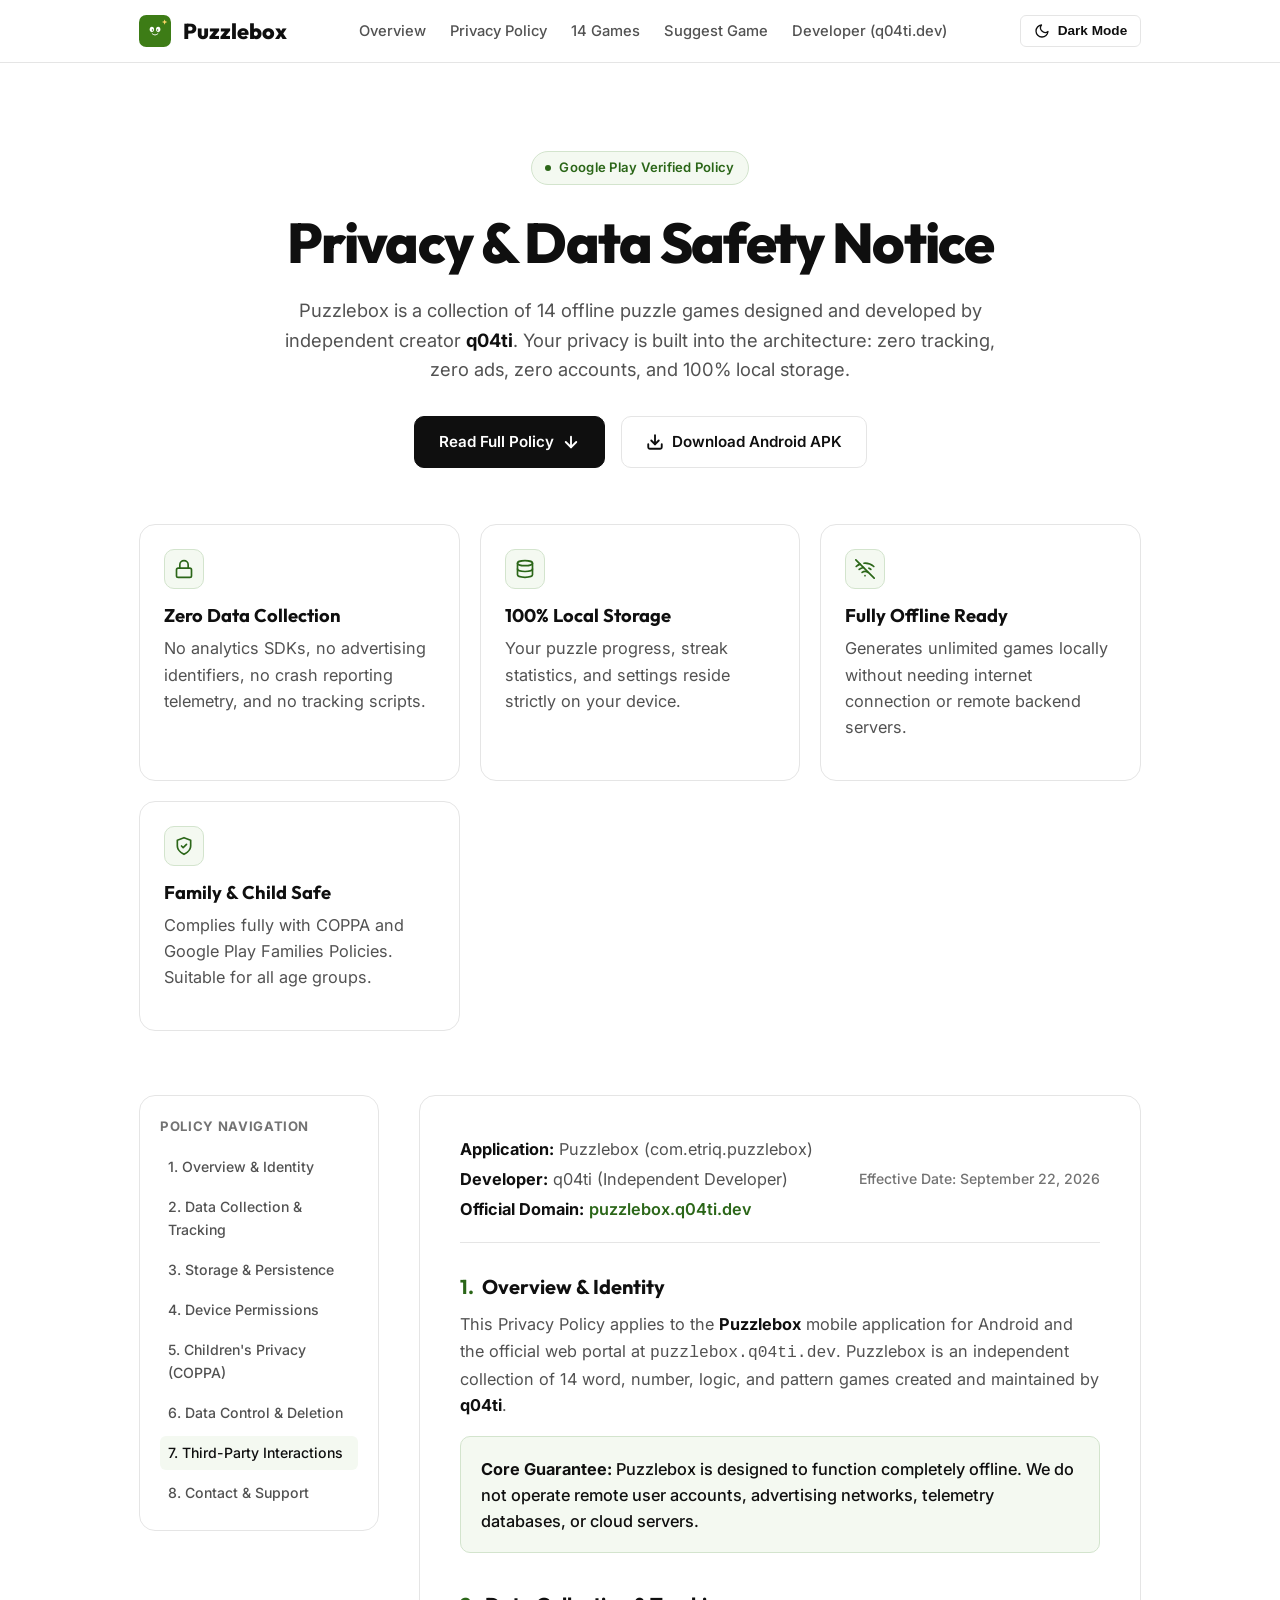
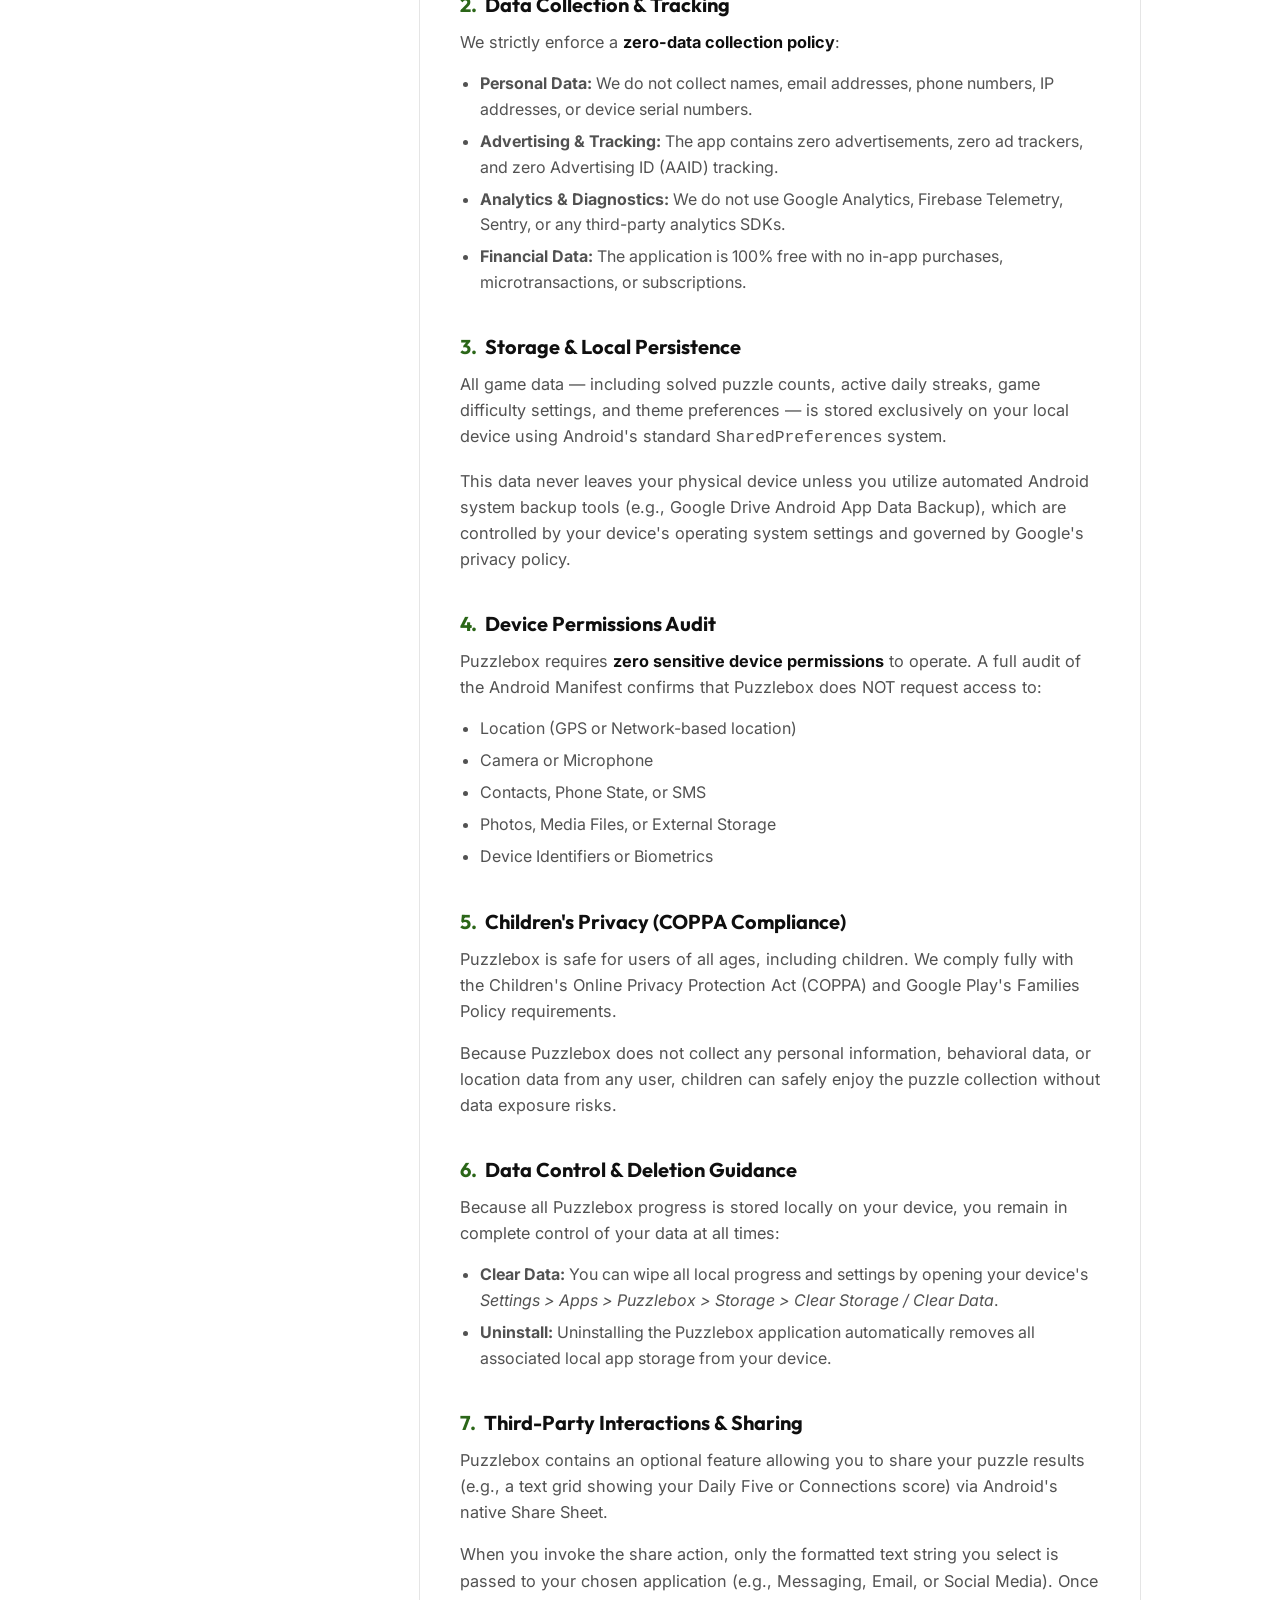
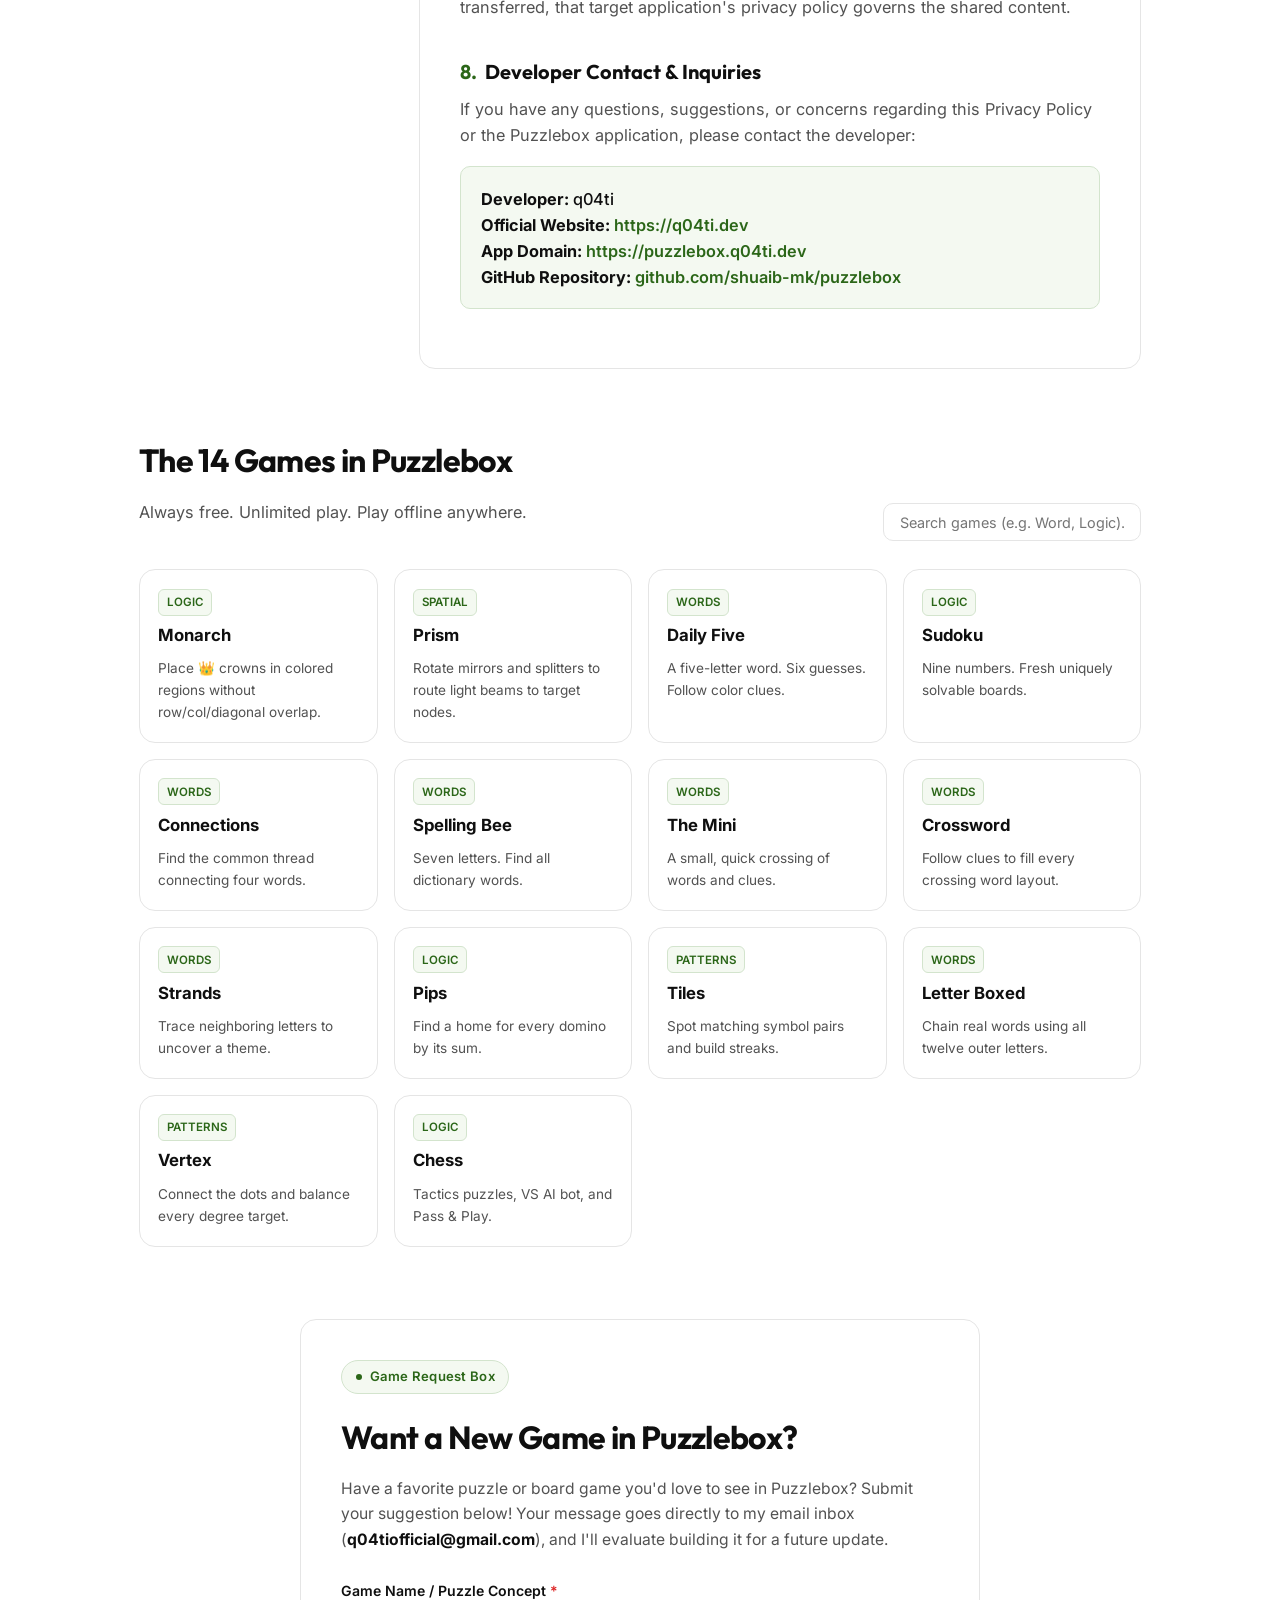
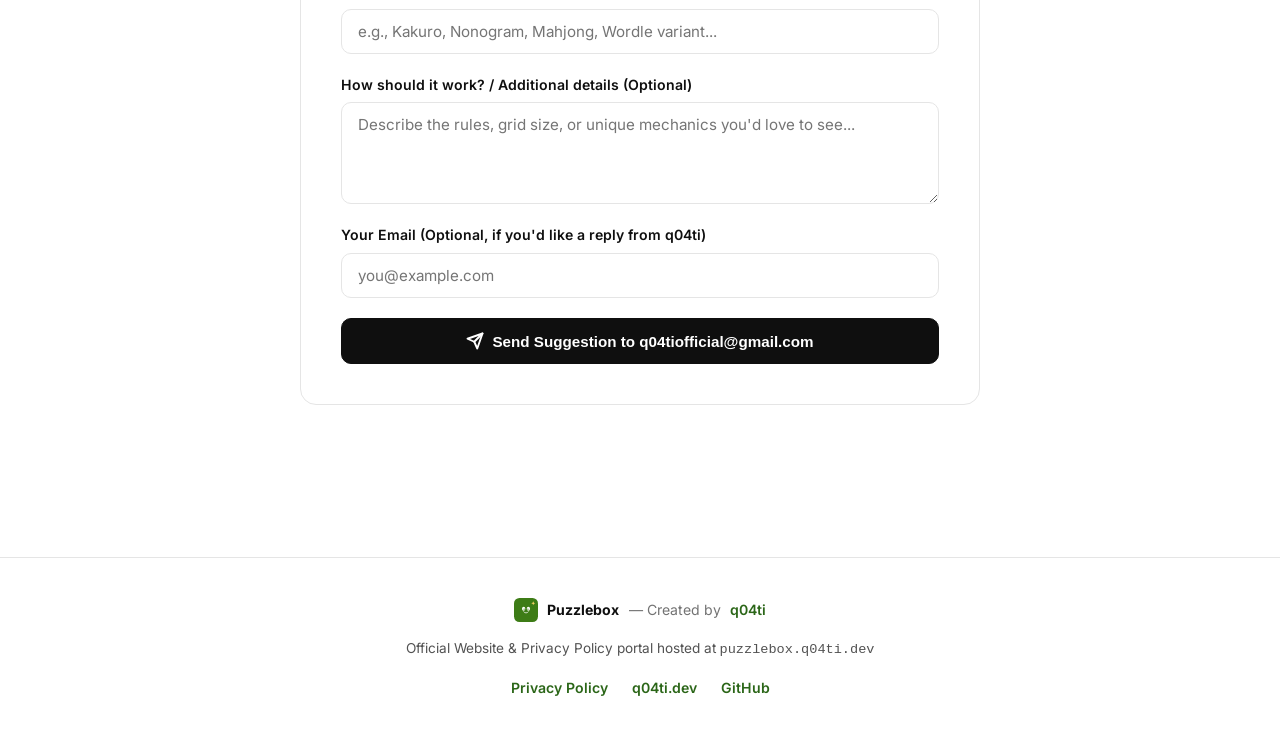
==== index.html @ fc62a551 "feat: keep privacy policy website only and configure for Vercel deployment" ====
﻿<!DOCTYPE html>
<html lang="en">
<head>
  <meta charset="UTF-8">
  <meta name="viewport" content="width=device-width, initial-scale=1.0">
  
  <!-- Primary Meta Tags -->
  <title>Puzzlebox — Official Privacy Policy & Data Safety | puzzlebox.q04ti.dev</title>
  <meta name="title" content="Puzzlebox — Official Privacy Policy & Data Safety | puzzlebox.q04ti.dev">
  <meta name="description" content="Official Privacy Policy for Puzzlebox by q04ti. 14 free offline word, logic, and pattern games with zero tracking, zero ads, and 100% local device storage.">
  <meta name="author" content="q04ti">
  <meta name="robots" content="index, follow">
  <link rel="canonical" href="https://puzzlebox.q04ti.dev/">

  <!-- Open Graph / Facebook -->
  <meta property="og:type" content="website">
  <meta property="og:url" content="https://puzzlebox.q04ti.dev/">
  <meta property="og:title" content="Puzzlebox — Privacy Policy & Data Safety">
  <meta property="og:description" content="14 free offline word, number, and logic games. Zero ads. Zero tracking. 100% local storage.">
  <meta property="og:image" content="https://puzzlebox.q04ti.dev/assets/puzzlebox-logo.svg">

  <!-- Twitter -->
  <meta property="twitter:card" content="summary_large_image">
  <meta property="twitter:url" content="https://puzzlebox.q04ti.dev/">
  <meta property="twitter:title" content="Puzzlebox — Privacy Policy & Data Safety">
  <meta property="twitter:description" content="14 free offline word, number, and logic games. Zero ads. Zero tracking. 100% local storage.">
  <meta property="twitter:image" content="https://puzzlebox.q04ti.dev/assets/puzzlebox-logo.svg">

  <!-- Favicon -->
  <link rel="icon" type="image/svg+xml" href="assets/puzzlebox-logo.svg">
  <link rel="apple-touch-icon" href="assets/puzzlebox-logo.svg">

  <!-- Stylesheet -->
  <link rel="stylesheet" href="style.css">
</head>
<body>

  <!-- Sticky Header Navigation -->
  <header>
    <div class="nav-container">
      <a href="https://puzzlebox.q04ti.dev/" class="brand" id="brand-link">
        <img src="assets/puzzlebox-logo.svg" alt="Puzzlebox Logo" class="brand-logo" id="header-logo">
        <span>Puzzlebox</span>
      </a>

      <nav>
        <ul class="nav-links">
          <li><a href="#overview">Overview</a></li>
          <li><a href="#privacy-policy">Privacy Policy</a></li>
          <li><a href="#games">14 Games</a></li>
          <li><a href="#suggest-game">Suggest Game</a></li>
          <li><a href="https://q04ti.dev" target="_blank" rel="noopener">Developer (q04ti.dev)</a></li>
        </ul>
      </nav>

      <button class="theme-toggle" id="theme-toggle-btn" aria-label="Toggle Light and Dark Mode">
        <svg class="theme-svg sun-icon" width="16" height="16" viewBox="0 0 24 24" fill="none" stroke="currentColor" stroke-width="2" stroke-linecap="round" stroke-linejoin="round"><circle cx="12" cy="12" r="5"/><line x1="12" y1="1" x2="12" y2="3"/><line x1="12" y1="21" x2="12" y2="23"/><line x1="4.22" y1="4.22" x2="5.64" y2="5.64"/><line x1="18.36" y1="18.36" x2="19.78" y2="19.78"/><line x1="1" y1="12" x2="3" y2="12"/><line x1="21" y1="12" x2="23" y2="12"/><line x1="4.22" y1="19.78" x2="5.64" y2="18.36"/><line x1="18.36" y1="5.64" x2="19.78" y2="4.22"/></svg>
        <svg class="theme-svg moon-icon" width="16" height="16" viewBox="0 0 24 24" fill="none" stroke="currentColor" stroke-width="2" stroke-linecap="round" stroke-linejoin="round" style="display:none;"><path d="M21 12.79A9 9 0 1 1 11.21 3 7 7 0 0 0 21 12.79z"/></svg>
        <span id="theme-text">Dark Mode</span>
      </button>
    </div>
  </header>

  <main>
    <!-- Hero Section -->
    <section class="hero" id="overview">
      <div class="badge">
        <span class="badge-dot"></span>
        Google Play Verified Policy
      </div>
      <h1>Privacy & Data Safety Notice</h1>
      <p>
        Puzzlebox is a collection of 14 offline puzzle games designed and developed by independent creator <strong>q04ti</strong>.
        Your privacy is built into the architecture: zero tracking, zero ads, zero accounts, and 100% local storage.
      </p>

      <div class="hero-actions">
        <a href="#privacy-policy" class="btn btn-primary" id="btn-read-policy">
          <span>Read Full Policy</span>
          <svg width="18" height="18" viewBox="0 0 24 24" fill="none" stroke="currentColor" stroke-width="2.5" stroke-linecap="round" stroke-linejoin="round"><line x1="12" y1="5" x2="12" y2="19"></line><polyline points="19 12 12 19 5 12"></polyline></svg>
        </a>
        <a href="https://github.com/shuaib-mk/puzzlebox/releases/latest/download/puzzlebox.apk" class="btn btn-secondary" id="btn-download-apk">
          <svg width="18" height="18" viewBox="0 0 24 24" fill="none" stroke="currentColor" stroke-width="2.5" stroke-linecap="round" stroke-linejoin="round"><path d="M21 15v4a2 2 0 0 1-2 2H5a2 2 0 0 1-2-2v-4"></path><polyline points="7 10 12 15 17 10"></polyline><line x1="12" y1="15" x2="12" y2="3"></line></svg>
          <span>Download Android APK</span>
        </a>
      </div>
    </section>

    <!-- Key Privacy Highlights Grid -->
    <section class="features-grid">
      <div class="feature-card">
        <div class="feature-icon">
          <svg width="20" height="20" viewBox="0 0 24 24" fill="none" stroke="currentColor" stroke-width="2" stroke-linecap="round" stroke-linejoin="round"><rect x="3" y="11" width="18" height="11" rx="2" ry="2"/><path d="M7 11V7a5 5 0 0 1 10 0v4"/></svg>
        </div>
        <h3>Zero Data Collection</h3>
        <p>No analytics SDKs, no advertising identifiers, no crash reporting telemetry, and no tracking scripts.</p>
      </div>

      <div class="feature-card">
        <div class="feature-icon">
          <svg width="20" height="20" viewBox="0 0 24 24" fill="none" stroke="currentColor" stroke-width="2" stroke-linecap="round" stroke-linejoin="round"><ellipse cx="12" cy="5" rx="9" ry="3"/><path d="M21 12c0 1.66-4 3-9 3s-9-1.34-9-3"/><path d="M3 5v14c0 1.66 4 3 9 3s9-1.34 9-3V5"/></svg>
        </div>
        <h3>100% Local Storage</h3>
        <p>Your puzzle progress, streak statistics, and settings reside strictly on your device.</p>
      </div>

      <div class="feature-card">
        <div class="feature-icon">
          <svg width="20" height="20" viewBox="0 0 24 24" fill="none" stroke="currentColor" stroke-width="2" stroke-linecap="round" stroke-linejoin="round"><path d="M1 1l22 22"/><path d="M16.72 11.06A10.94 10.94 0 0 1 19 12.55"/><path d="M5 12.55a10.94 10.94 0 0 1 5.17-2.39"/><path d="M10.71 5.05A16 16 0 0 1 22.58 9"/><path d="M1.42 9a15.91 15.91 0 0 1 4.7-2.88"/><path d="M8.53 16.11a6 6 0 0 1 6.95 0"/><line x1="12" y1="20" x2="12.01" y2="20"/></svg>
        </div>
        <h3>Fully Offline Ready</h3>
        <p>Generates unlimited games locally without needing internet connection or remote backend servers.</p>
      </div>

      <div class="feature-card">
        <div class="feature-icon">
          <svg width="20" height="20" viewBox="0 0 24 24" fill="none" stroke="currentColor" stroke-width="2" stroke-linecap="round" stroke-linejoin="round"><path d="M12 22s8-4 8-10V5l-8-3-8 3v7c0 6 8 10 8 10z"/><polyline points="9 12 11 14 15 10"/></svg>
        </div>
        <h3>Family & Child Safe</h3>
        <p>Complies fully with COPPA and Google Play Families Policies. Suitable for all age groups.</p>
      </div>
    </section>

    <!-- Main Policy Section Layout -->
    <div class="policy-layout">
      
      <!-- Sticky Table of Contents Sidebar -->
      <aside class="toc-sidebar">
        <div class="toc-title">Policy Navigation</div>
        <ul class="toc-links">
          <li><a href="#sec-overview" class="active">1. Overview & Identity</a></li>
          <li><a href="#sec-data-collection">2. Data Collection & Tracking</a></li>
          <li><a href="#sec-storage">3. Storage & Persistence</a></li>
          <li><a href="#sec-permissions">4. Device Permissions</a></li>
          <li><a href="#sec-children">5. Children's Privacy (COPPA)</a></li>
          <li><a href="#sec-deletion">6. Data Control & Deletion</a></li>
          <li><a href="#sec-third-party">7. Third-Party Interactions</a></li>
          <li><a href="#sec-contact">8. Contact & Support</a></li>
        </ul>
      </aside>

      <!-- Main Privacy Policy Document -->
      <article class="policy-content" id="privacy-policy">
        <div class="meta-info">
          <div>
            <p style="margin-bottom:0.25rem;"><strong>Application:</strong> Puzzlebox (com.etriq.puzzlebox)</p>
            <p style="margin-bottom:0.25rem;"><strong>Developer:</strong> q04ti (Independent Developer)</p>
            <p style="margin-bottom:0;"><strong>Official Domain:</strong> <a href="https://puzzlebox.q04ti.dev">puzzlebox.q04ti.dev</a></p>
          </div>
          <div class="meta-date">
            Effective Date: September 22, 2026
          </div>
        </div>

        <!-- Section 1 -->
        <section class="policy-section" id="sec-overview">
          <h3><span class="section-number">1.</span> Overview & Identity</h3>
          <p>
            This Privacy Policy applies to the <strong>Puzzlebox</strong> mobile application for Android and the official web portal at <code>puzzlebox.q04ti.dev</code>.
            Puzzlebox is an independent collection of 14 word, number, logic, and pattern games created and maintained by <strong>q04ti</strong>.
          </p>
          <div class="policy-box">
            <p><strong>Core Guarantee:</strong> Puzzlebox is designed to function completely offline. We do not operate remote user accounts, advertising networks, telemetry databases, or cloud servers.</p>
          </div>
        </section>

        <!-- Section 2 -->
        <section class="policy-section" id="sec-data-collection">
          <h3><span class="section-number">2.</span> Data Collection & Tracking</h3>
          <p>
            We strictly enforce a <strong>zero-data collection policy</strong>:
          </p>
          <ul class="policy-list">
            <li><strong>Personal Data:</strong> We do not collect names, email addresses, phone numbers, IP addresses, or device serial numbers.</li>
            <li><strong>Advertising & Tracking:</strong> The app contains zero advertisements, zero ad trackers, and zero Advertising ID (AAID) tracking.</li>
            <li><strong>Analytics & Diagnostics:</strong> We do not use Google Analytics, Firebase Telemetry, Sentry, or any third-party analytics SDKs.</li>
            <li><strong>Financial Data:</strong> The application is 100% free with no in-app purchases, microtransactions, or subscriptions.</li>
          </ul>
        </section>

        <!-- Section 3 -->
        <section class="policy-section" id="sec-storage">
          <h3><span class="section-number">3.</span> Storage & Local Persistence</h3>
          <p>
            All game data — including solved puzzle counts, active daily streaks, game difficulty settings, and theme preferences — is stored exclusively on your local device using Android's standard <code>SharedPreferences</code> system.
          </p>
          <p>
            This data never leaves your physical device unless you utilize automated Android system backup tools (e.g., Google Drive Android App Data Backup), which are controlled by your device's operating system settings and governed by Google's privacy policy.
          </p>
        </section>

        <!-- Section 4 -->
        <section class="policy-section" id="sec-permissions">
          <h3><span class="section-number">4.</span> Device Permissions Audit</h3>
          <p>
            Puzzlebox requires <strong>zero sensitive device permissions</strong> to operate. A full audit of the Android Manifest confirms that Puzzlebox does NOT request access to:
          </p>
          <ul class="policy-list">
            <li>Location (GPS or Network-based location)</li>
            <li>Camera or Microphone</li>
            <li>Contacts, Phone State, or SMS</li>
            <li>Photos, Media Files, or External Storage</li>
            <li>Device Identifiers or Biometrics</li>
          </ul>
        </section>

        <!-- Section 5 -->
        <section class="policy-section" id="sec-children">
          <h3><span class="section-number">5.</span> Children's Privacy (COPPA Compliance)</h3>
          <p>
            Puzzlebox is safe for users of all ages, including children. We comply fully with the Children's Online Privacy Protection Act (COPPA) and Google Play's Families Policy requirements.
          </p>
          <p>
            Because Puzzlebox does not collect any personal information, behavioral data, or location data from any user, children can safely enjoy the puzzle collection without data exposure risks.
          </p>
        </section>

        <!-- Section 6 -->
        <section class="policy-section" id="sec-deletion">
          <h3><span class="section-number">6.</span> Data Control & Deletion Guidance</h3>
          <p>
            Because all Puzzlebox progress is stored locally on your device, you remain in complete control of your data at all times:
          </p>
          <ul class="policy-list">
            <li><strong>Clear Data:</strong> You can wipe all local progress and settings by opening your device's <em>Settings &gt; Apps &gt; Puzzlebox &gt; Storage &gt; Clear Storage / Clear Data</em>.</li>
            <li><strong>Uninstall:</strong> Uninstalling the Puzzlebox application automatically removes all associated local app storage from your device.</li>
          </ul>
        </section>

        <!-- Section 7 -->
        <section class="policy-section" id="sec-third-party">
          <h3><span class="section-number">7.</span> Third-Party Interactions & Sharing</h3>
          <p>
            Puzzlebox contains an optional feature allowing you to share your puzzle results (e.g., a text grid showing your Daily Five or Connections score) via Android's native Share Sheet.
          </p>
          <p>
            When you invoke the share action, only the formatted text string you select is passed to your chosen application (e.g., Messaging, Email, or Social Media). Once transferred, that target application's privacy policy governs the shared content.
          </p>
        </section>

        <!-- Section 8 -->
        <section class="policy-section" id="sec-contact">
          <h3><span class="section-number">8.</span> Developer Contact & Inquiries</h3>
          <p>
            If you have any questions, suggestions, or concerns regarding this Privacy Policy or the Puzzlebox application, please contact the developer:
          </p>
          <div class="policy-box">
            <p><strong>Developer:</strong> q04ti</p>
            <p><strong>Official Website:</strong> <a href="https://q04ti.dev" target="_blank" rel="noopener">https://q04ti.dev</a></p>
            <p><strong>App Domain:</strong> <a href="https://puzzlebox.q04ti.dev">https://puzzlebox.q04ti.dev</a></p>
            <p><strong>GitHub Repository:</strong> <a href="https://github.com/shuaib-mk/puzzlebox" target="_blank" rel="noopener">github.com/shuaib-mk/puzzlebox</a></p>
          </div>
        </section>

      </article>

    </div>

    <!-- 14 Games Showcase Section -->
    <section class="games-section" id="games">
      <div style="display:flex; justify-content:space-between; align-items:flex-end; flex-wrap:wrap; gap:1rem; margin-bottom:1.5rem;">
        <div>
          <h2>The 14 Games in Puzzlebox</h2>
          <p>Always free. Unlimited play. Play offline anywhere.</p>
        </div>
        <div style="min-width: 240px;">
          <input type="text" id="game-search-input" placeholder="Search games (e.g. Word, Logic)..." style="width:100%; padding:0.6rem 1rem; border-radius:var(--radius-md); border:1px solid var(--surface-border); background:var(--card-bg); color:var(--text-main); font-family:var(--font-body); font-size:0.9rem;">
        </div>
      </div>

            <div class="games-grid">
        <div class="game-card">
          <div class="game-header">
            <span class="game-tag">Logic</span>
          </div>
          <div class="game-title">Monarch</div>
          <div class="game-desc">Place 👑 crowns in colored regions without row/col/diagonal overlap.</div>
        </div>

        <div class="game-card">
          <div class="game-header">
            <span class="game-tag">Spatial</span>
          </div>
          <div class="game-title">Prism</div>
          <div class="game-desc">Rotate mirrors and splitters to route light beams to target nodes.</div>
        </div>
        <div class="game-card">
          <div class="game-header">
            <span class="game-tag">Words</span>
          </div>
          <div class="game-title">Daily Five</div>
          <div class="game-desc">A five-letter word. Six guesses. Follow color clues.</div>
        </div>

        <div class="game-card">
          <div class="game-header">
            <span class="game-tag">Logic</span>
          </div>
          <div class="game-title">Sudoku</div>
          <div class="game-desc">Nine numbers. Fresh uniquely solvable boards.</div>
        </div>

        <div class="game-card">
          <div class="game-header">
            <span class="game-tag">Words</span>
          </div>
          <div class="game-title">Connections</div>
          <div class="game-desc">Find the common thread connecting four words.</div>
        </div>

        <div class="game-card">
          <div class="game-header">
            <span class="game-tag">Words</span>
          </div>
          <div class="game-title">Spelling Bee</div>
          <div class="game-desc">Seven letters. Find all dictionary words.</div>
        </div>

        <div class="game-card">
          <div class="game-header">
            <span class="game-tag">Words</span>
          </div>
          <div class="game-title">The Mini</div>
          <div class="game-desc">A small, quick crossing of words and clues.</div>
        </div>

        <div class="game-card">
          <div class="game-header">
            <span class="game-tag">Words</span>
          </div>
          <div class="game-title">Crossword</div>
          <div class="game-desc">Follow clues to fill every crossing word layout.</div>
        </div>

        <div class="game-card">
          <div class="game-header">
            <span class="game-tag">Words</span>
          </div>
          <div class="game-title">Strands</div>
          <div class="game-desc">Trace neighboring letters to uncover a theme.</div>
        </div>

        <div class="game-card">
          <div class="game-header">
            <span class="game-tag">Logic</span>
          </div>
          <div class="game-title">Pips</div>
          <div class="game-desc">Find a home for every domino by its sum.</div>
        </div>

        <div class="game-card">
          <div class="game-header">
            <span class="game-tag">Patterns</span>
          </div>
          <div class="game-title">Tiles</div>
          <div class="game-desc">Spot matching symbol pairs and build streaks.</div>
        </div>

        <div class="game-card">
          <div class="game-header">
            <span class="game-tag">Words</span>
          </div>
          <div class="game-title">Letter Boxed</div>
          <div class="game-desc">Chain real words using all twelve outer letters.</div>
        </div>

        <div class="game-card">
          <div class="game-header">
            <span class="game-tag">Patterns</span>
          </div>
          <div class="game-title">Vertex</div>
          <div class="game-desc">Connect the dots and balance every degree target.</div>
        </div>

        <div class="game-card">
          <div class="game-header">
            <span class="game-tag">Logic</span>
          </div>
          <div class="game-title">Chess</div>
          <div class="game-desc">Tactics puzzles, VS AI bot, and Pass &amp; Play.</div>
        </div>
      </div>
    </section>

    <!-- Game Suggestion Box Section -->
    <section class="suggestion-section" id="suggest-game">
      <div class="suggestion-card">
        <div class="suggestion-header">
          <div class="badge">
            <span class="badge-dot"></span>
            Game Request Box
          </div>
          <h2>Want a New Game in Puzzlebox?</h2>
          <p>
            Have a favorite puzzle or board game you'd love to see in Puzzlebox? Submit your suggestion below! 
            Your message goes directly to my email inbox (<strong>q04tiofficial@gmail.com</strong>), and I'll evaluate building it for a future update.
          </p>
        </div>

        <form id="suggestion-form" action="https://formsubmit.co/q04tiofficial@gmail.com" method="POST">
          <!-- FormSubmit Configuration -->
          <input type="hidden" name="_subject" value="Puzzlebox Game Suggestion">
          <input type="hidden" name="_captcha" value="false">
          <input type="hidden" name="_template" value="table">

          <div class="form-group">
            <label for="game-name">Game Name / Puzzle Concept <span class="required">*</span></label>
            <input type="text" id="game-name" name="Game Suggestion" placeholder="e.g., Kakuro, Nonogram, Mahjong, Wordle variant..." required>
          </div>

          <div class="form-group">
            <label for="suggestion-details">How should it work? / Additional details (Optional)</label>
            <textarea id="suggestion-details" name="Game Details" rows="4" placeholder="Describe the rules, grid size, or unique mechanics you'd love to see..."></textarea>
          </div>

          <div class="form-group">
            <label for="user-email">Your Email (Optional, if you'd like a reply from q04ti)</label>
            <input type="email" id="user-email" name="User Email" placeholder="you@example.com">
          </div>

          <button type="submit" class="btn btn-primary" id="btn-submit-suggestion" style="width: 100%;">
            <svg width="18" height="18" viewBox="0 0 24 24" fill="none" stroke="currentColor" stroke-width="2.5" stroke-linecap="round" stroke-linejoin="round"><line x1="22" y1="2" x2="11" y2="13"></line><polygon points="22 2 15 22 11 13 2 9 22 2"></polygon></svg>
            <span>Send Suggestion to q04tiofficial@gmail.com</span>
          </button>

          <div id="form-status-message" class="form-status" style="display: none;"></div>
        </form>
      </div>
    </section>

  </main>

  <!-- Footer -->
  <footer>
    <div class="footer-container">
      <div style="display:flex; align-items:center; gap:0.6rem;">
        <img src="assets/puzzlebox-logo.svg" alt="Puzzlebox" style="width:24px; height:24px;">
        <strong style="color:var(--text-main);">Puzzlebox</strong> — Created by <a href="https://q04ti.dev" target="_blank" rel="noopener">q04ti</a>
      </div>
      <p style="margin-bottom:0; font-size:0.85rem;">
        Official Website &amp; Privacy Policy portal hosted at <code>puzzlebox.q04ti.dev</code>
      </p>
      <ul class="footer-links">
        <li><a href="#privacy-policy">Privacy Policy</a></li>
        <li><a href="https://q04ti.dev" target="_blank" rel="noopener">q04ti.dev</a></li>
        <li><a href="https://github.com/shuaib-mk/puzzlebox" target="_blank" rel="noopener">GitHub</a></li>
      </ul>
    </div>
  </footer>

  <!-- Interactivity Script -->
  <script src="script.js"></script>
</body>
</html>
---- style.css ----
﻿/* Puzzlebox Official Website & Privacy Policy Stylesheet */

@import url('https://fonts.googleapis.com/css2?family=Inter:wght@400;500;600;700&family=Outfit:wght@600;700;800;900&display=swap');

:root {
  /* Minimal Color Palette - Light Theme */
  --bg-color: #FFFFFF;
  --bg-gradient: none;
  --surface-color: #FFFFFF;
  --surface-border: #E5E5E5;
  --surface-shadow: 0 1px 3px rgba(0, 0, 0, 0.04);
  
  --text-main: #0F0F0F;
  --text-muted: #525252;
  --text-subtle: #737373;

  --primary: #2B6618;
  --primary-hover: #1F4A11;
  --primary-light: #F4F9F1;
  --primary-border: #D3E4CD;
  
  --accent-badge: #2B6618;
  --accent-badge-bg: #F4F9F1;

  --card-bg: #FFFFFF;
  --card-hover-border: #171717;
  
  --glass-bg: rgba(255, 255, 255, 0.9);
  --glass-border: #E5E5E5;

  --radius-sm: 6px;
  --radius-md: 10px;
  --radius-lg: 16px;
  --radius-xl: 20px;

  --font-display: 'Outfit', -apple-system, BlinkMacSystemFont, 'Segoe UI', Roboto, sans-serif;
  --font-body: 'Inter', -apple-system, BlinkMacSystemFont, 'Segoe UI', Roboto, sans-serif;

  --transition-fast: 0.15s ease;
  --transition-normal: 0.2s ease;
}

[data-theme="dark"] {
  /* Minimal Color Palette - Dark Theme */
  --bg-color: #0A0A0A;
  --bg-gradient: none;
  --surface-color: #121212;
  --surface-border: #262626;
  --surface-shadow: 0 1px 3px rgba(0, 0, 0, 0.2);

  --text-main: #F5F5F5;
  --text-muted: #A3A3A3;
  --text-subtle: #737373;

  --primary: #4EAD2A;
  --primary-hover: #5FCA35;
  --primary-light: #142410;
  --primary-border: #244417;

  --card-bg: #121212;
  --card-hover-border: #525252;

  --glass-bg: rgba(10, 10, 10, 0.9);
  --glass-border: #262626;

  --accent-badge-bg: #142410;
  --accent-badge: #4EAD2A;
}

/* Reset & Base Styles */
*, *::before, *::after {
  box-sizing: border-box;
  margin: 0;
  padding: 0;
}

html {
  scroll-behavior: smooth;
  font-size: 16px;
}

body {
  font-family: var(--font-body);
  background: var(--bg-color);
  color: var(--text-main);
  line-height: 1.6;
  min-height: 100vh;
  -webkit-font-smoothing: antialiased;
  -moz-osx-font-smoothing: grayscale;
}

/* Typography */
h1, h2, h3, h4, h5, h6 {
  font-family: var(--font-display);
  color: var(--text-main);
  line-height: 1.2;
}

h1 {
  font-size: clamp(2.4rem, 4.5vw, 3.5rem);
  font-weight: 800;
  letter-spacing: -0.03em;
}

h2 {
  font-size: clamp(1.5rem, 3vw, 2rem);
  font-weight: 700;
  letter-spacing: -0.02em;
  margin-bottom: 1.25rem;
}

h3 {
  font-size: 1.15rem;
  font-weight: 700;
  margin-bottom: 0.5rem;
}

p {
  color: var(--text-muted);
  margin-bottom: 1rem;
  font-size: 1.02rem;
}

p strong {
  color: var(--text-main);
}

a {
  color: var(--primary);
  text-decoration: none;
  font-weight: 600;
  transition: color var(--transition-fast);
}

a:hover {
  text-decoration: underline;
}

/* Header & Navigation */
header {
  position: sticky;
  top: 0;
  z-index: 100;
  background: var(--glass-bg);
  backdrop-filter: blur(12px);
  -webkit-backdrop-filter: blur(12px);
  border-bottom: 1px solid var(--glass-border);
}

.nav-container {
  max-width: 1050px;
  margin: 0 auto;
  padding: 0.85rem 1.5rem;
  display: flex;
  align-items: center;
  justify-content: space-between;
}

.brand {
  display: flex;
  align-items: center;
  gap: 0.75rem;
  font-family: var(--font-display);
  font-size: 1.35rem;
  font-weight: 800;
  color: var(--text-main);
  text-decoration: none !important;
}

.brand-logo {
  width: 32px;
  height: 32px;
  object-fit: contain;
}

.nav-links {
  display: flex;
  align-items: center;
  gap: 1.5rem;
  list-style: none;
}

.nav-links a {
  color: var(--text-muted);
  font-size: 0.92rem;
  font-weight: 500;
}

.nav-links a:hover, .nav-links a.active {
  color: var(--text-main);
  text-decoration: none;
}

/* Theme Toggle Button */
.theme-toggle {
  background: transparent;
  border: 1px solid var(--surface-border);
  color: var(--text-main);
  padding: 0.45rem 0.8rem;
  border-radius: var(--radius-sm);
  cursor: pointer;
  display: flex;
  align-items: center;
  gap: 0.5rem;
  font-size: 0.85rem;
  font-weight: 600;
  transition: all var(--transition-fast);
}

.theme-toggle:hover {
  background: var(--primary-light);
  border-color: var(--primary-border);
}

/* Main Container */
main {
  max-width: 1050px;
  margin: 0 auto;
  padding: 2.5rem 1.5rem 5rem;
}

/* Hero Section */
.hero {
  text-align: center;
  padding: 3rem 1rem 3.5rem;
  max-width: 780px;
  margin: 0 auto;
}

.badge {
  display: inline-flex;
  align-items: center;
  gap: 0.5rem;
  padding: 0.35rem 0.85rem;
  background: var(--accent-badge-bg);
  color: var(--accent-badge);
  border: 1px solid var(--primary-border);
  border-radius: 999px;
  font-size: 0.82rem;
  font-weight: 600;
  letter-spacing: 0.02em;
  margin-bottom: 1.5rem;
}

.badge-dot {
  width: 6px;
  height: 6px;
  border-radius: 50%;
  background-color: currentColor;
  display: inline-block;
}

.hero p {
  font-size: 1.15rem;
  margin-top: 1.25rem;
  color: var(--text-muted);
}

.hero-actions {
  display: flex;
  align-items: center;
  justify-content: center;
  gap: 1rem;
  margin-top: 2rem;
  flex-wrap: wrap;
}

.btn {
  display: inline-flex;
  align-items: center;
  justify-content: center;
  gap: 0.5rem;
  padding: 0.8rem 1.5rem;
  border-radius: var(--radius-md);
  font-weight: 600;
  font-size: 0.95rem;
  transition: all var(--transition-normal);
  cursor: pointer;
  text-decoration: none !important;
}

.btn-primary {
  background: var(--text-main);
  color: var(--bg-color) !important;
  border: 1px solid var(--text-main);
}

.btn-primary:hover {
  opacity: 0.9;
  transform: translateY(-1px);
}

.btn-secondary {
  background: transparent;
  color: var(--text-main) !important;
  border: 1px solid var(--surface-border);
}

.btn-secondary:hover {
  border-color: var(--text-main);
  transform: translateY(-1px);
}

/* Feature Highlights Grid */
.features-grid {
  display: grid;
  grid-template-columns: repeat(auto-fit, minmax(240px, 1fr));
  gap: 1.25rem;
  margin-bottom: 4rem;
}

.feature-card {
  background: var(--card-bg);
  border: 1px solid var(--surface-border);
  border-radius: var(--radius-lg);
  padding: 1.5rem;
  transition: border-color var(--transition-normal);
}

.feature-card:hover {
  border-color: var(--card-hover-border);
}

.feature-icon {
  width: 40px;
  height: 40px;
  border-radius: var(--radius-md);
  background: var(--primary-light);
  border: 1px solid var(--primary-border);
  color: var(--primary);
  display: flex;
  align-items: center;
  justify-content: center;
  font-size: 1.25rem;
  margin-bottom: 1rem;
}

/* Layout Split for Privacy Policy & TOC */
.policy-layout {
  display: grid;
  grid-template-columns: 240px 1fr;
  gap: 2.5rem;
  align-items: start;
}

/* Table of Contents Sticky Sidebar */
.toc-sidebar {
  position: sticky;
  top: 85px;
  background: var(--card-bg);
  border: 1px solid var(--surface-border);
  border-radius: var(--radius-lg);
  padding: 1.25rem;
}

.toc-title {
  font-size: 0.82rem;
  font-weight: 700;
  text-transform: uppercase;
  letter-spacing: 0.05em;
  color: var(--text-subtle);
  margin-bottom: 0.85rem;
}

.toc-links {
  list-style: none;
  display: flex;
  flex-direction: column;
  gap: 0.4rem;
}

.toc-links a {
  font-size: 0.88rem;
  color: var(--text-muted);
  font-weight: 500;
  display: block;
  padding: 0.35rem 0.5rem;
  border-radius: var(--radius-sm);
  transition: all var(--transition-fast);
}

.toc-links a:hover, .toc-links a.active {
  color: var(--text-main);
  background: var(--primary-light);
  text-decoration: none;
}

/* Policy Content Document */
.policy-content {
  background: var(--card-bg);
  border: 1px solid var(--surface-border);
  border-radius: var(--radius-lg);
  padding: 2.5rem;
}

.meta-info {
  display: flex;
  align-items: center;
  justify-content: space-between;
  padding-bottom: 1.25rem;
  margin-bottom: 2rem;
  border-bottom: 1px solid var(--surface-border);
  flex-wrap: wrap;
  gap: 1rem;
}

.meta-date {
  font-size: 0.88rem;
  font-weight: 500;
  color: var(--text-subtle);
}

.policy-section {
  margin-bottom: 2.5rem;
  scroll-margin-top: 90px;
}

.policy-section:last-child {
  margin-bottom: 0;
}

.policy-section h3 {
  font-size: 1.25rem;
  font-weight: 700;
  margin-bottom: 0.75rem;
  color: var(--text-main);
  display: flex;
  align-items: center;
  gap: 0.5rem;
}

.section-number {
  color: var(--primary);
  font-weight: 700;
}

.policy-box {
  background: var(--primary-light);
  border: 1px solid var(--primary-border);
  border-radius: var(--radius-md);
  padding: 1.15rem 1.25rem;
  margin: 1.15rem 0;
}

.policy-box p {
  margin-bottom: 0;
  color: var(--text-main);
  font-weight: 500;
}

ul.policy-list {
  margin: 0.85rem 0 1.15rem 1.25rem;
  color: var(--text-muted);
}

ul.policy-list li {
  margin-bottom: 0.4rem;
}

/* Games Grid Section */
.games-section {
  margin-top: 4.5rem;
}

.games-grid {
  display: grid;
  grid-template-columns: repeat(auto-fill, minmax(220px, 1fr));
  gap: 1rem;
  margin-top: 1.75rem;
}

.game-card {
  background: var(--card-bg);
  border: 1px solid var(--surface-border);
  border-radius: var(--radius-lg);
  padding: 1.15rem;
  display: flex;
  flex-direction: column;
  gap: 0.4rem;
  transition: border-color var(--transition-normal);
}

.game-card:hover {
  border-color: var(--card-hover-border);
}

.game-header {
  display: flex;
  align-items: center;
  justify-content: space-between;
}

.game-tag {
  font-size: 0.72rem;
  font-weight: 600;
  padding: 0.2rem 0.5rem;
  background: var(--primary-light);
  color: var(--primary);
  border: 1px solid var(--primary-border);
  border-radius: var(--radius-sm);
  text-transform: uppercase;
}

.game-title {
  font-size: 1.05rem;
  font-weight: 700;
  margin-bottom: 0.2rem;
}

.game-desc {
  font-size: 0.85rem;
  color: var(--text-muted);
  margin-bottom: 0;
}

/* Suggestion Section & Form */
.suggestion-section {
  margin-top: 4.5rem;
  scroll-margin-top: 90px;
}

.suggestion-card {
  background: var(--card-bg);
  border: 1px solid var(--surface-border);
  border-radius: var(--radius-lg);
  padding: 2.5rem;
  max-width: 680px;
  margin: 0 auto;
}

.suggestion-header {
  margin-bottom: 1.75rem;
}

.suggestion-header p {
  font-size: 0.98rem;
  margin-top: 0.5rem;
}

.form-group {
  margin-bottom: 1.25rem;
  display: flex;
  flex-direction: column;
  gap: 0.4rem;
}

.form-group label {
  font-size: 0.88rem;
  font-weight: 600;
  color: var(--text-main);
}

.required {
  color: #DC2626;
}

.form-group input[type="text"],
.form-group input[type="email"],
.form-group textarea {
  width: 100%;
  padding: 0.75rem 1rem;
  border-radius: var(--radius-md);
  border: 1px solid var(--surface-border);
  background: var(--bg-color);
  color: var(--text-main);
  font-family: var(--font-body);
  font-size: 0.95rem;
  transition: border-color var(--transition-fast);
}

.form-group input[type="text"]:focus,
.form-group input[type="email"]:focus,
.form-group textarea:focus {
  outline: none;
  border-color: var(--text-main);
}

.form-status {
  margin-top: 1rem;
  padding: 0.85rem 1rem;
  border-radius: var(--radius-md);
  font-size: 0.9rem;
  font-weight: 600;
  text-align: center;
}

.form-status.success {
  background: var(--primary-light);
  color: var(--primary);
  border: 1px solid var(--primary-border);
}

.form-status.error {
  background: #FEF2F2;
  color: #DC2626;
  border: 1px solid #FCA5A5;
}

/* Footer */
footer {
  margin-top: 4.5rem;
  padding: 2.5rem 1.5rem;
  border-top: 1px solid var(--surface-border);
  text-align: center;
  color: var(--text-subtle);
  font-size: 0.88rem;
}

.footer-container {
  max-width: 1050px;
  margin: 0 auto;
  display: flex;
  flex-direction: column;
  align-items: center;
  gap: 1rem;
}

.footer-links {
  display: flex;
  gap: 1.5rem;
  list-style: none;
}

/* Responsive Media Queries */
@media (max-width: 900px) {
  .policy-layout {
    grid-template-columns: 1fr;
    gap: 2rem;
  }

  .toc-sidebar {
    position: relative;
    top: 0;
  }

  .policy-content {
    padding: 1.75rem 1.25rem;
  }
}

@media (max-width: 600px) {
  .nav-links {
    display: none;
  }

  .hero {
    padding: 2rem 0 2.5rem;
  }

  .btn {
    width: 100%;
  }

  .games-grid {
    grid-template-columns: 1fr;
  }
}

/* Print Optimization */
@media print {
  header, footer, .toc-sidebar, .hero-actions, .theme-toggle {
    display: none !important;
  }

  body {
    background: #FFFFFF !important;
    color: #000000 !important;
  }

  .policy-content {
    border: none !important;
    box-shadow: none !important;
    padding: 0 !important;
  }

  .policy-layout {
    grid-template-columns: 1fr !important;
  }
}
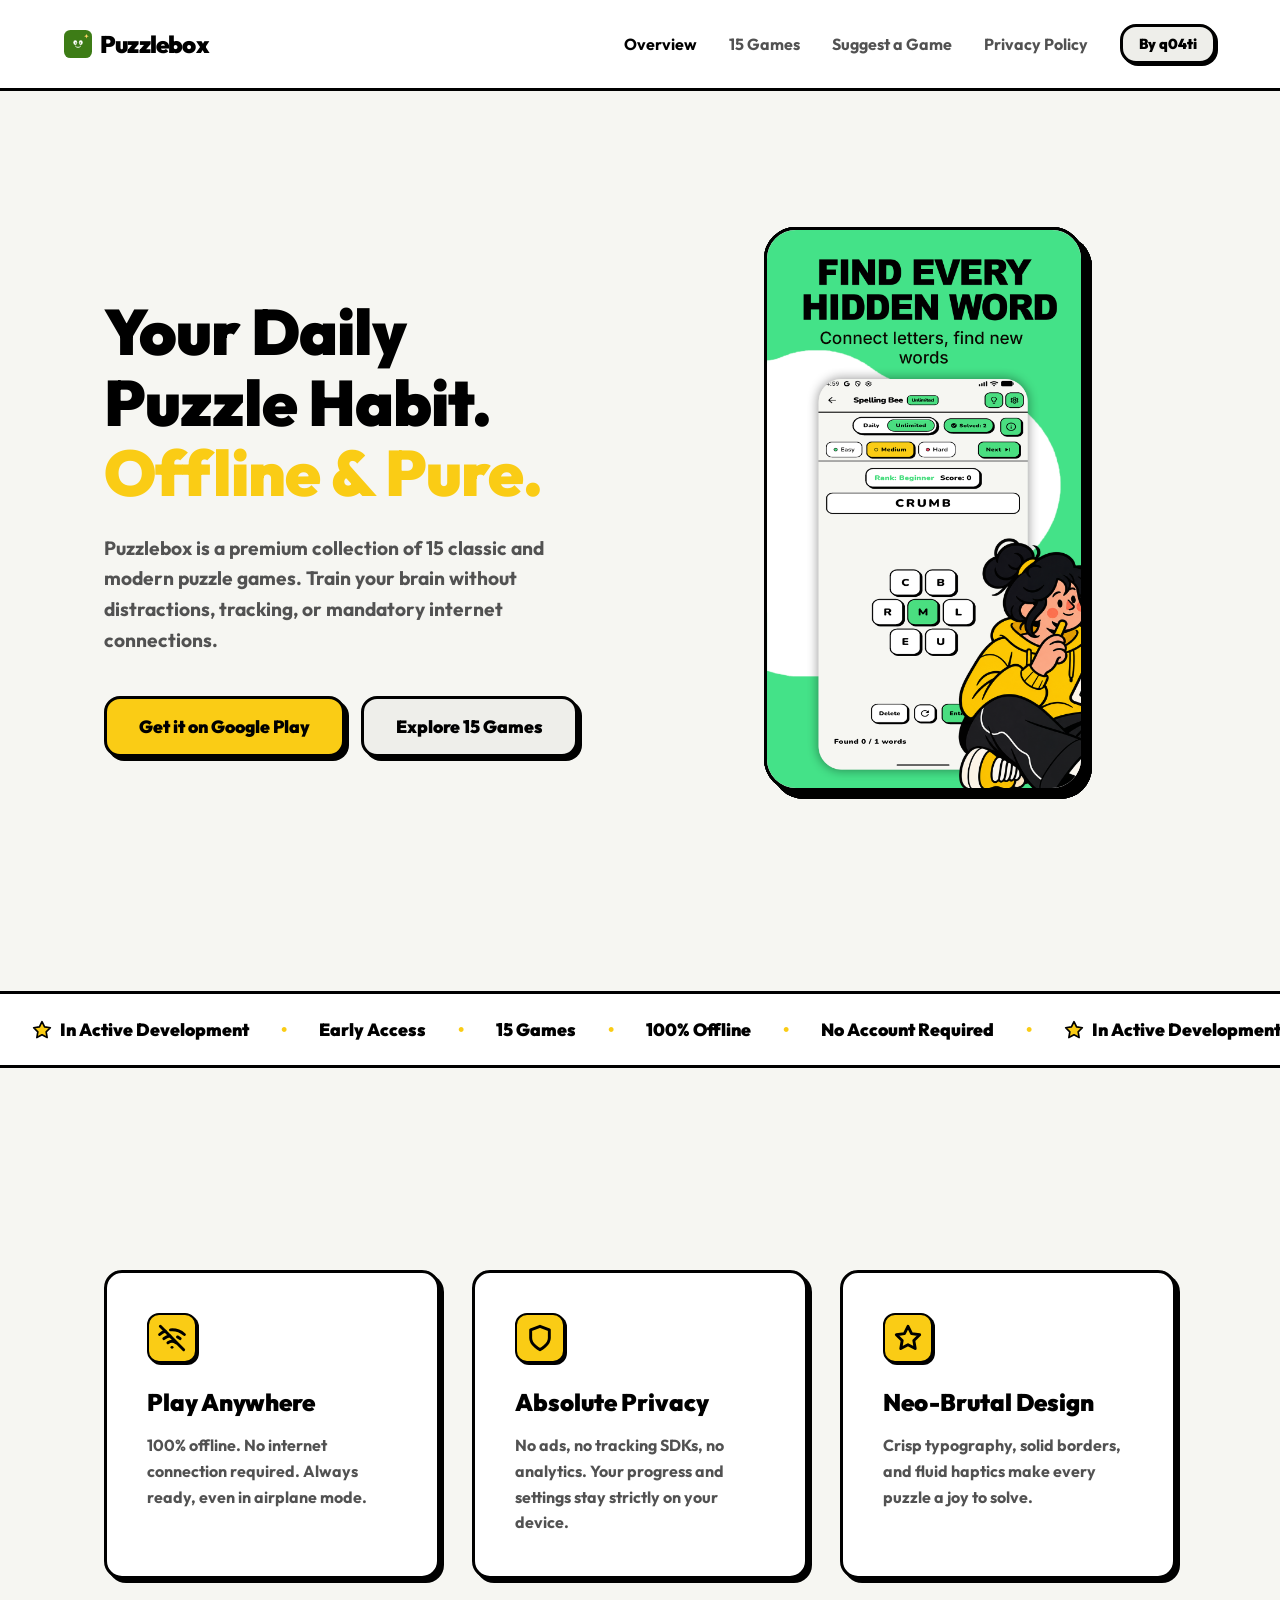
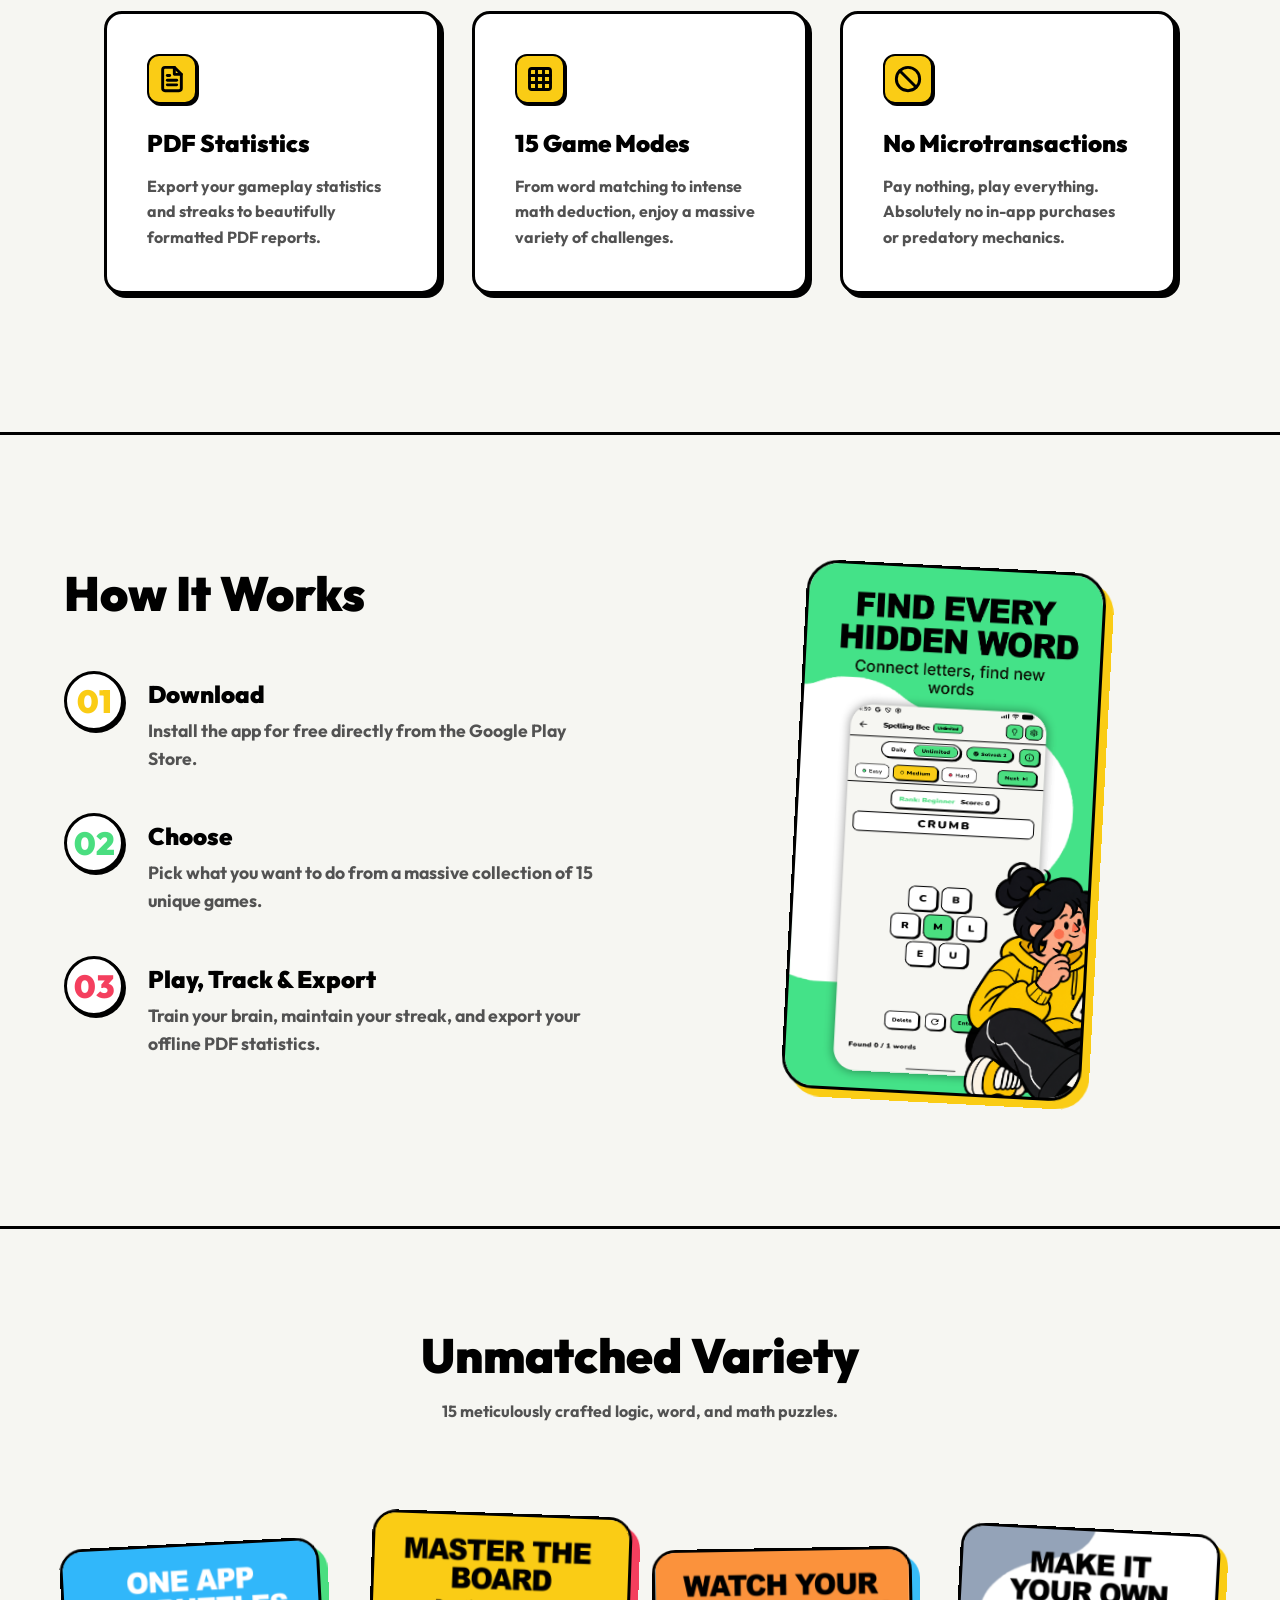
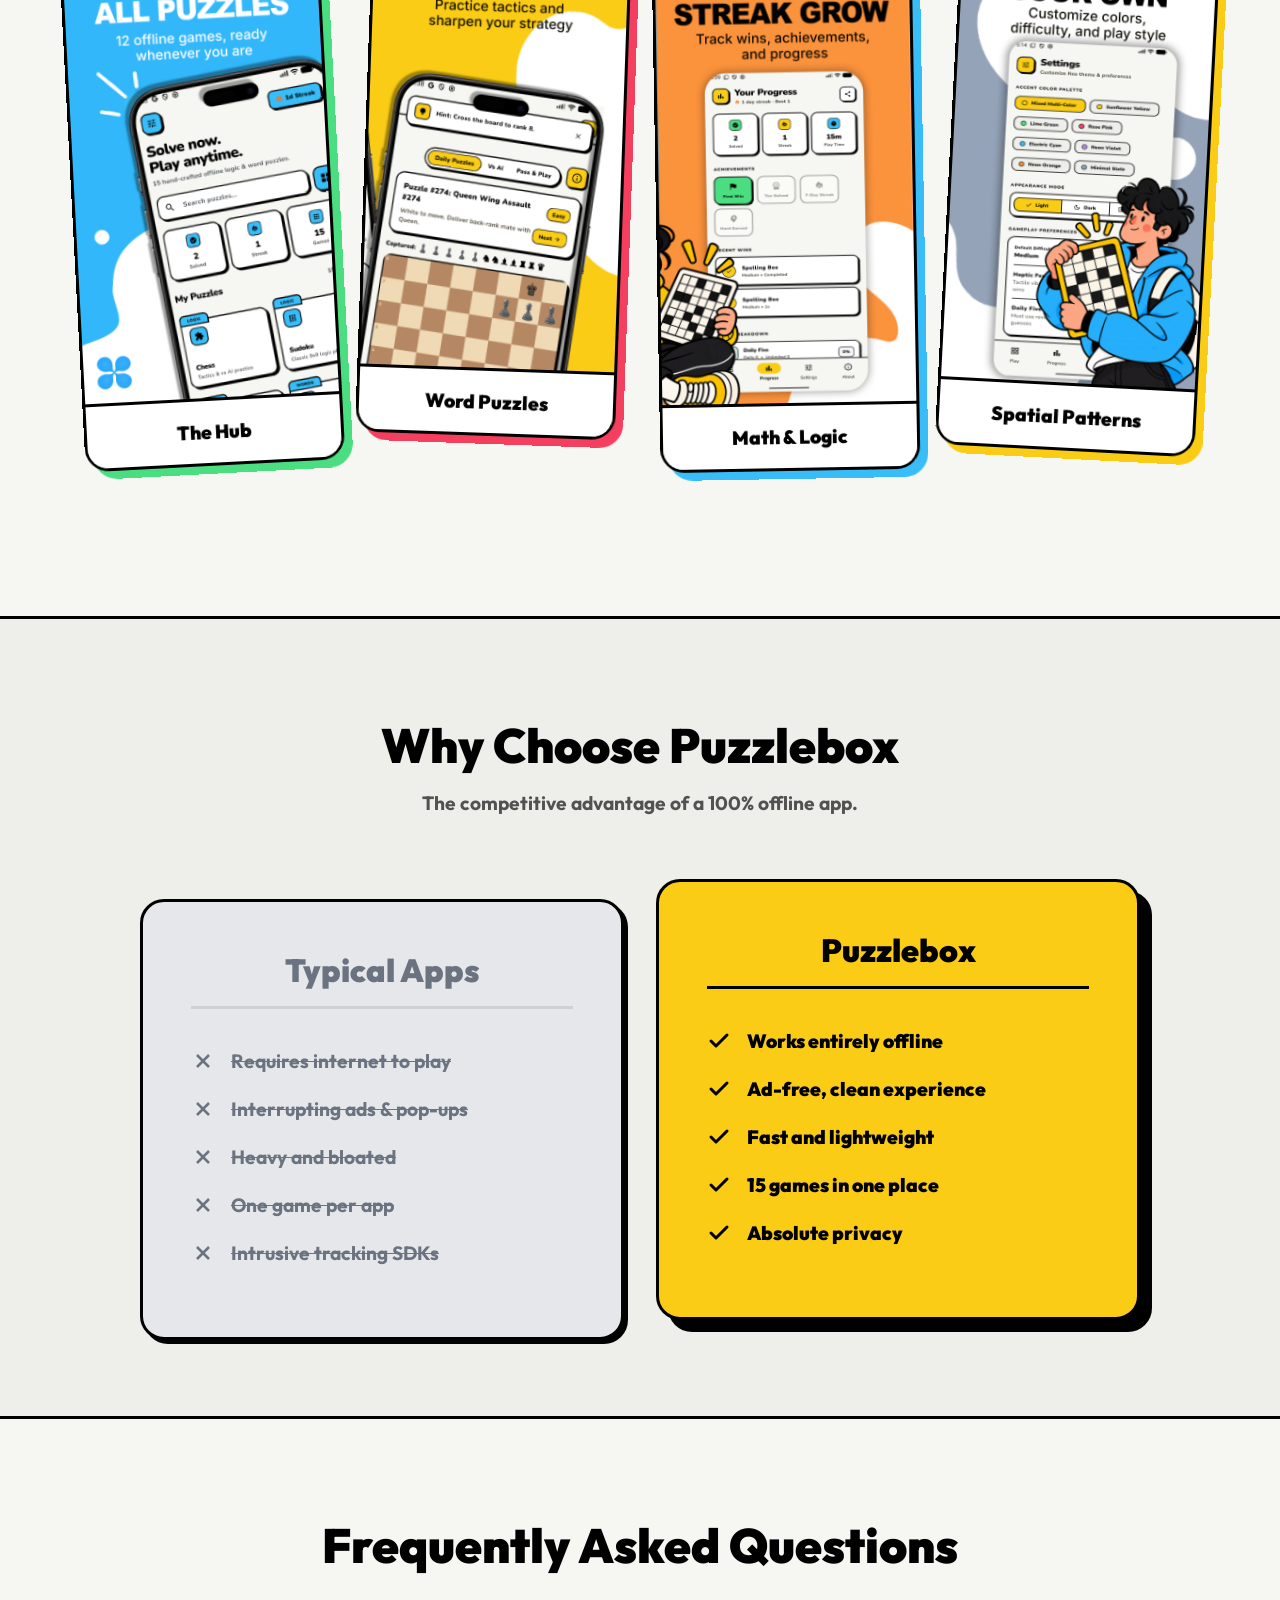
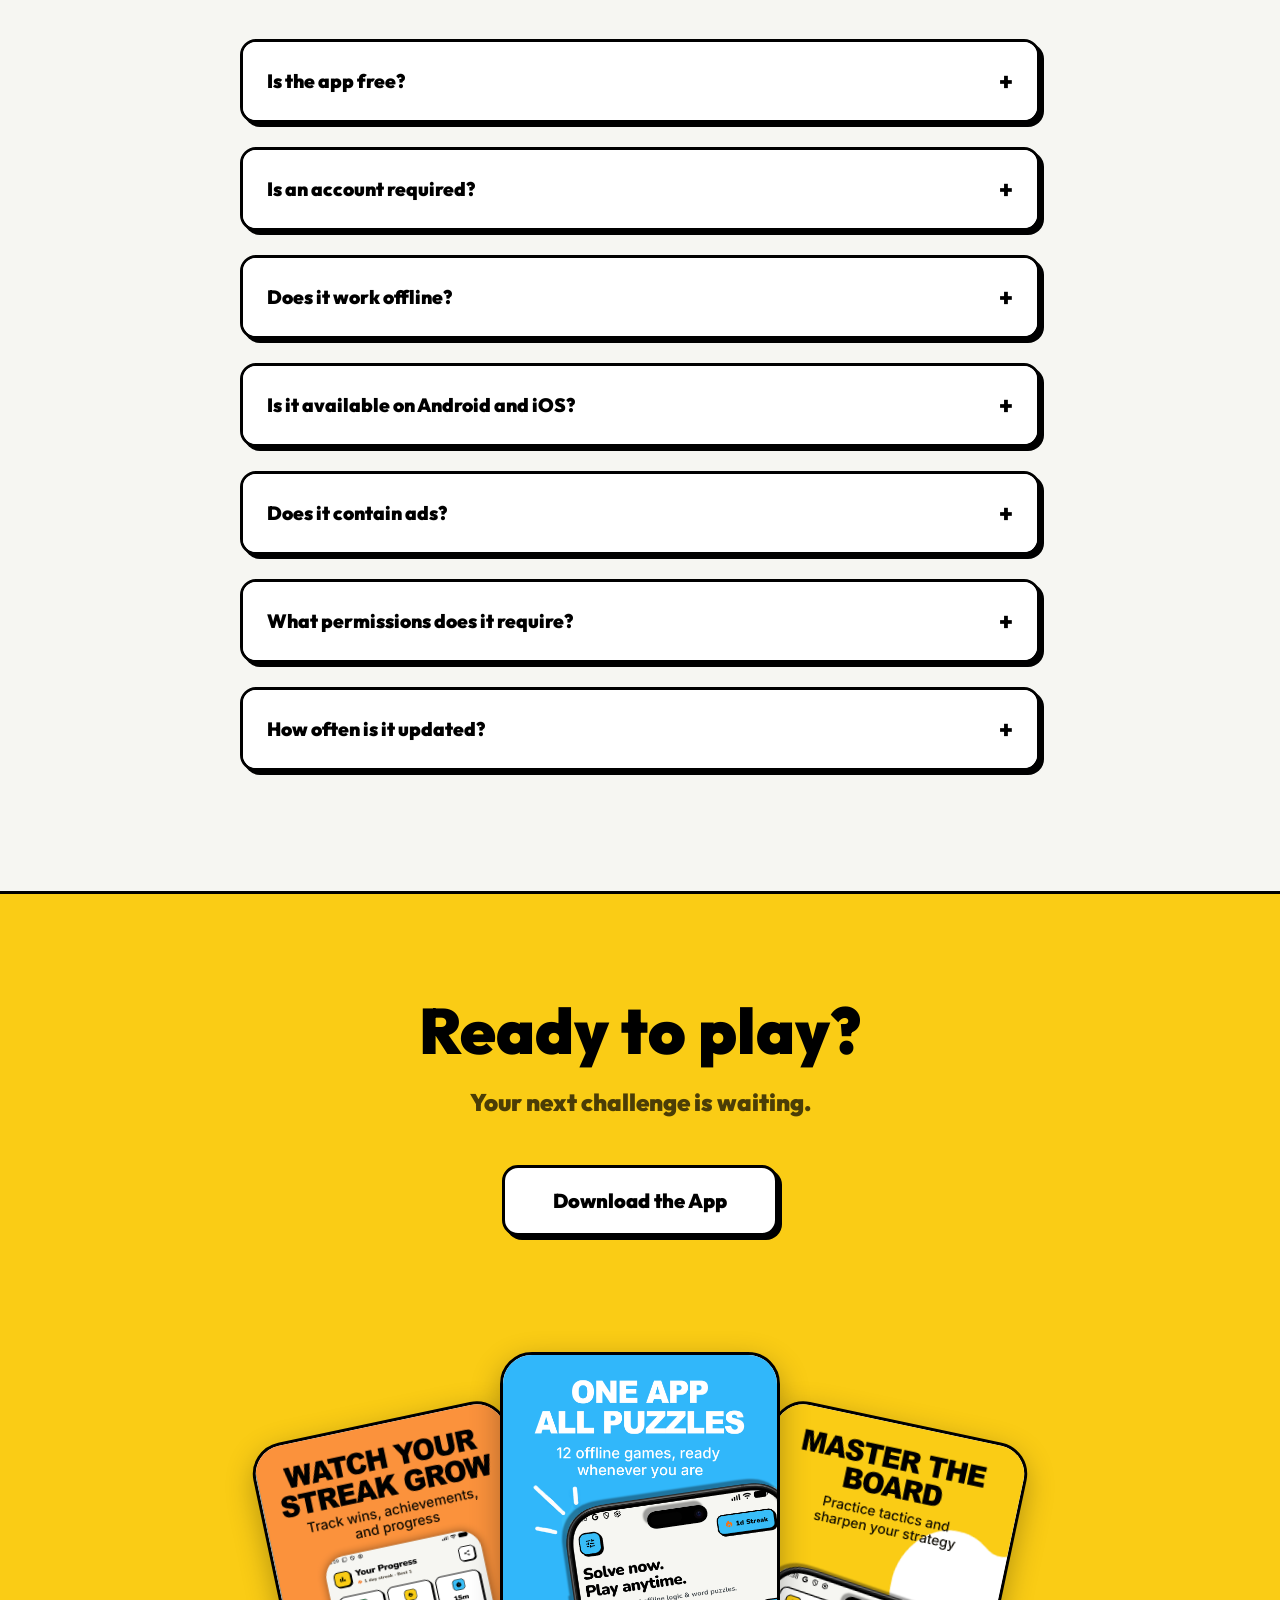
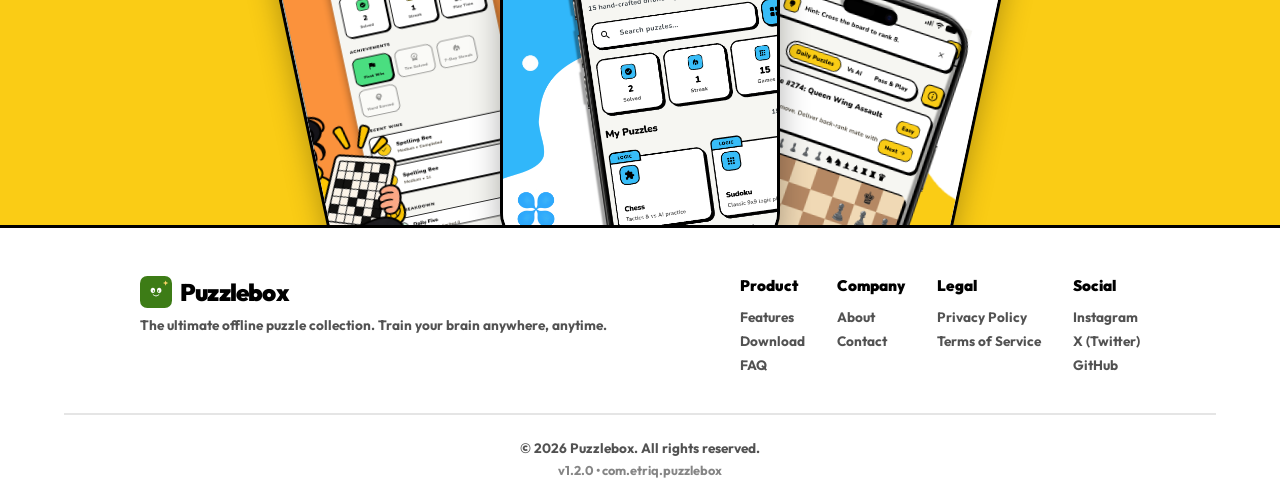
==== commit 8449652d: "feat: update to redesigned 15-game neo-brutalist website from web folder" ====
--- a/index.html
+++ b/index.html
@@ -1,455 +1,345 @@
-﻿<!DOCTYPE html>
+<!DOCTYPE html>
 <html lang="en">
 <head>
   <meta charset="UTF-8">
   <meta name="viewport" content="width=device-width, initial-scale=1.0">
-  
-  <!-- Primary Meta Tags -->
-  <title>Puzzlebox — Official Privacy Policy & Data Safety | puzzlebox.q04ti.dev</title>
-  <meta name="title" content="Puzzlebox — Official Privacy Policy & Data Safety | puzzlebox.q04ti.dev">
-  <meta name="description" content="Official Privacy Policy for Puzzlebox by q04ti. 14 free offline word, logic, and pattern games with zero tracking, zero ads, and 100% local device storage.">
-  <meta name="author" content="q04ti">
-  <meta name="robots" content="index, follow">
-  <link rel="canonical" href="https://puzzlebox.q04ti.dev/">
-
-  <!-- Open Graph / Facebook -->
-  <meta property="og:type" content="website">
-  <meta property="og:url" content="https://puzzlebox.q04ti.dev/">
-  <meta property="og:title" content="Puzzlebox — Privacy Policy & Data Safety">
-  <meta property="og:description" content="14 free offline word, number, and logic games. Zero ads. Zero tracking. 100% local storage.">
-  <meta property="og:image" content="https://puzzlebox.q04ti.dev/assets/puzzlebox-logo.svg">
-
-  <!-- Twitter -->
-  <meta property="twitter:card" content="summary_large_image">
-  <meta property="twitter:url" content="https://puzzlebox.q04ti.dev/">
-  <meta property="twitter:title" content="Puzzlebox — Privacy Policy & Data Safety">
-  <meta property="twitter:description" content="14 free offline word, number, and logic games. Zero ads. Zero tracking. 100% local storage.">
-  <meta property="twitter:image" content="https://puzzlebox.q04ti.dev/assets/puzzlebox-logo.svg">
-
-  <!-- Favicon -->
-  <link rel="icon" type="image/svg+xml" href="assets/puzzlebox-logo.svg">
-  <link rel="apple-touch-icon" href="assets/puzzlebox-logo.svg">
-
-  <!-- Stylesheet -->
-  <link rel="stylesheet" href="style.css">
+  <title>Puzzlebox - Offline Neo-Brutal Puzzles</title>
+  <meta name="description" content="Discover 15 powerful, clean, offline logic and word puzzles in one application.">
+  <link rel="icon" type="image/svg+xml" href="favicon.svg"/>
+  <link rel="stylesheet" href="styles.css">
 </head>
 <body>
-
-  <!-- Sticky Header Navigation -->
   <header>
-    <div class="nav-container">
-      <a href="https://puzzlebox.q04ti.dev/" class="brand" id="brand-link">
-        <img src="assets/puzzlebox-logo.svg" alt="Puzzlebox Logo" class="brand-logo" id="header-logo">
-        <span>Puzzlebox</span>
-      </a>
-
-      <nav>
-        <ul class="nav-links">
-          <li><a href="#overview">Overview</a></li>
-          <li><a href="#privacy-policy">Privacy Policy</a></li>
-          <li><a href="#games">14 Games</a></li>
-          <li><a href="#suggest-game">Suggest Game</a></li>
-          <li><a href="https://q04ti.dev" target="_blank" rel="noopener">Developer (q04ti.dev)</a></li>
+    <a href="index.html" class="logo">
+      <img src="assets/puzzlebox-logo.svg" alt="Puzzlebox Logo" style="width: 28px; height: 28px;">
+      Puzzlebox
+    </a>
+    <nav>
+      <a href="index.html" class="active">Overview</a>
+      <a href="games.html">15 Games</a>
+      <a href="suggest.html">Suggest a Game</a>
+      <a href="privacy-policy.html">Privacy Policy</a>
+      <a href="https://q04ti.dev" target="_blank" class="developer-link">By q04ti</a>
+    </nav>
+  </header>
+
+  <main>
+    <section class="hero">
+      <div class="hero-text">
+        <h1>Your Daily Puzzle Habit. <br><span style="color: var(--primary);">Offline & Pure.</span></h1>
+        <p>Puzzlebox is a premium collection of 15 classic and modern puzzle games. Train your brain without distractions, tracking, or mandatory internet connections.</p>
+        <div class="cta-group">
+          <a href="https://play.google.com/store/apps/details?id=com.etriq.puzzlebox" class="btn-primary">Get it on Google Play</a>
+          <a href="games.html" class="btn-secondary">Explore 15 Games</a>
+        </div>
+      </div>
+      <div class="hero-visual">
+        <div class="stacked-mockup mockup-1">
+          <img src="assets/screenshots/Artboard 1.png" alt="Puzzlebox Home Screen">
+        </div>
+        <div class="stacked-mockup mockup-2">
+          <img src="assets/screenshots/Artboard 4.png" alt="Math Puzzle Gameplay">
+        </div>
+        <div class="stacked-mockup mockup-3">
+          <img src="assets/screenshots/Artboard 2.png" alt="Word Puzzle Gameplay">
+        </div>
+        <div class="stacked-mockup mockup-4">
+          <img src="assets/screenshots/Artboard 5.png" alt="Connections Puzzle">
+        </div>
+        <div class="stacked-mockup mockup-5">
+          <img src="assets/screenshots/Artboard 3.png" alt="Tile Puzzle Gameplay">
+        </div>
+      </div>
+    </section>
+
+    <div class="trust-bar">
+      <div class="trust-bar-content">
+        <!-- First set -->
+        <div class="trust-item">
+          <svg width="20" height="20" viewBox="0 0 24 24" fill="var(--primary)" stroke="var(--border-color)" stroke-width="2" stroke-linecap="round" stroke-linejoin="round"><polygon points="12 2 15.09 8.26 22 9.27 17 14.14 18.18 21.02 12 17.77 5.82 21.02 7 14.14 2 9.27 8.91 8.26 12 2"></polygon></svg>
+          In Active Development
+        </div>
+        <div class="trust-dot">•</div>
+        <div class="trust-item">Early Access</div>
+        <div class="trust-dot">•</div>
+        <div class="trust-item">15 Games</div>
+        <div class="trust-dot">•</div>
+        <div class="trust-item">100% Offline</div>
+        <div class="trust-dot">•</div>
+        <div class="trust-item">No Account Required</div>
+        <div class="trust-dot">•</div>
+        
+        <!-- Second set for infinite loop -->
+        <div class="trust-item">
+          <svg width="20" height="20" viewBox="0 0 24 24" fill="var(--primary)" stroke="var(--border-color)" stroke-width="2" stroke-linecap="round" stroke-linejoin="round"><polygon points="12 2 15.09 8.26 22 9.27 17 14.14 18.18 21.02 12 17.77 5.82 21.02 7 14.14 2 9.27 8.91 8.26 12 2"></polygon></svg>
+          In Active Development
+        </div>
+        <div class="trust-dot">•</div>
+        <div class="trust-item">Early Access</div>
+        <div class="trust-dot">•</div>
+        <div class="trust-item">15 Games</div>
+        <div class="trust-dot">•</div>
+        <div class="trust-item">100% Offline</div>
+        <div class="trust-dot">•</div>
+        <div class="trust-item">No Account Required</div>
+        <div class="trust-dot">•</div>
+      </div>
+    </div>
+
+    <section class="features">
+      <div class="features-container">
+        <div class="feature-card">
+          <div class="feature-icon">
+            <svg width="28" height="28" viewBox="0 0 24 24" fill="none" stroke="currentColor" stroke-width="2.5" stroke-linecap="round" stroke-linejoin="round"><line x1="2" y1="2" x2="22" y2="22"></line><path d="M16.72 11.06A10.94 10.94 0 0 1 19 12.55"></path><path d="M5 12.55a10.94 10.94 0 0 1 5.17-2.39"></path><path d="M10.71 5.05A16 16 0 0 1 22.58 9"></path><path d="M1.42 9a15.91 15.91 0 0 1 4.7-2.88"></path><path d="M8.53 16.11a6 6 0 0 1 6.95 0"></path><line x1="12" y1="20" x2="12.01" y2="20"></line></svg>
+          </div>
+          <h3>Play Anywhere</h3>
+          <p>100% offline. No internet connection required. Always ready, even in airplane mode.</p>
+        </div>
+        <div class="feature-card">
+          <div class="feature-icon">
+            <svg width="28" height="28" viewBox="0 0 24 24" fill="none" stroke="currentColor" stroke-width="2.5" stroke-linecap="round" stroke-linejoin="round"><path d="M12 22s8-4 8-10V5l-8-3-8 3v7c0 6 8 10 8 10z"></path></svg>
+          </div>
+          <h3>Absolute Privacy</h3>
+          <p>No ads, no tracking SDKs, no analytics. Your progress and settings stay strictly on your device.</p>
+        </div>
+        <div class="feature-card">
+          <div class="feature-icon">
+            <svg width="28" height="28" viewBox="0 0 24 24" fill="none" stroke="currentColor" stroke-width="2.5" stroke-linecap="round" stroke-linejoin="round"><polygon points="12 2 15.09 8.26 22 9.27 17 14.14 18.18 21.02 12 17.77 5.82 21.02 7 14.14 2 9.27 8.91 8.26 12 2"></polygon></svg>
+          </div>
+          <h3>Neo-Brutal Design</h3>
+          <p>Crisp typography, solid borders, and fluid haptics make every puzzle a joy to solve.</p>
+        </div>
+        <div class="feature-card">
+          <div class="feature-icon">
+            <svg width="28" height="28" viewBox="0 0 24 24" fill="none" stroke="currentColor" stroke-width="2.5" stroke-linecap="round" stroke-linejoin="round"><path d="M14 2H6a2 2 0 0 0-2 2v16a2 2 0 0 0 2 2h12a2 2 0 0 0 2-2V8z"></path><polyline points="14 2 14 8 20 8"></polyline><line x1="16" y1="13" x2="8" y2="13"></line><line x1="16" y1="17" x2="8" y2="17"></line><polyline points="10 9 9 9 8 9"></polyline></svg>
+          </div>
+          <h3>PDF Statistics</h3>
+          <p>Export your gameplay statistics and streaks to beautifully formatted PDF reports.</p>
+        </div>
+        <div class="feature-card">
+          <div class="feature-icon">
+            <svg width="28" height="28" viewBox="0 0 24 24" fill="none" stroke="currentColor" stroke-width="2.5" stroke-linecap="round" stroke-linejoin="round"><rect x="3" y="3" width="18" height="18" rx="2" ry="2"></rect><line x1="9" y1="3" x2="9" y2="21"></line><line x1="15" y1="3" x2="15" y2="21"></line><line x1="3" y1="9" x2="21" y2="9"></line><line x1="3" y1="15" x2="21" y2="15"></line></svg>
+          </div>
+          <h3>15 Game Modes</h3>
+          <p>From word matching to intense math deduction, enjoy a massive variety of challenges.</p>
+        </div>
+        <div class="feature-card">
+          <div class="feature-icon">
+            <svg width="28" height="28" viewBox="0 0 24 24" fill="none" stroke="currentColor" stroke-width="2.5" stroke-linecap="round" stroke-linejoin="round"><circle cx="12" cy="12" r="10"></circle><line x1="4.93" y1="4.93" x2="19.07" y2="19.07"></line></svg>
+          </div>
+          <h3>No Microtransactions</h3>
+          <p>Pay nothing, play everything. Absolutely no in-app purchases or predatory mechanics.</p>
+        </div>
+      </div>
+    </section>
+
+    <section class="how-it-works">
+      <div class="how-container">
+        <div class="how-steps">
+          <h2>How It Works</h2>
+          
+          <div class="step">
+            <div class="step-number">01</div>
+            <div class="step-content">
+              <h3>Download</h3>
+              <p>Install the app for free directly from the Google Play Store.</p>
+            </div>
+          </div>
+
+          <div class="step">
+            <div class="step-number" style="color: #4ADE80;">02</div>
+            <div class="step-content">
+              <h3>Choose</h3>
+              <p>Pick what you want to do from a massive collection of 15 unique games.</p>
+            </div>
+          </div>
+
+          <div class="step">
+            <div class="step-number" style="color: #F43F5E;">03</div>
+            <div class="step-content">
+              <h3>Play, Track & Export</h3>
+              <p>Train your brain, maintain your streak, and export your offline PDF statistics.</p>
+            </div>
+          </div>
+        </div>
+        
+        <div class="how-visual">
+          <div class="how-mockup">
+            <img src="assets/screenshots/Artboard 3.png" alt="How It Works Screen">
+          </div>
+        </div>
+      </div>
+    </section>
+
+    <section class="showcase">
+      <div class="showcase-header">
+        <h2>Unmatched Variety</h2>
+        <p style="color: var(--text-secondary); font-weight: 700;">15 meticulously crafted logic, word, and math puzzles.</p>
+      </div>
+      
+      <div class="showcase-gallery">
+        <div class="showcase-item" style="--accent: #4ADE80; --rot: -3deg; --y: 10px;">
+          <img src="assets/screenshots/Artboard 1.png" alt="Game Select">
+          <div class="showcase-caption">The Hub</div>
+        </div>
+        
+        <div class="showcase-item" style="--accent: #F43F5E; --rot: 2deg; --y: -20px;">
+          <img src="assets/screenshots/Artboard 2.png" alt="Word Games">
+          <div class="showcase-caption">Word Puzzles</div>
+        </div>
+        
+        <div class="showcase-item" style="--accent: #38BDF8; --rot: -1deg; --y: 15px;">
+          <img src="assets/screenshots/Artboard 4.png" alt="Math Games">
+          <div class="showcase-caption">Math & Logic</div>
+        </div>
+        
+        <div class="showcase-item" style="--accent: #FACC15; --rot: 3deg; --y: -5px;">
+          <img src="assets/screenshots/Artboard 5.png" alt="Spatial Games">
+          <div class="showcase-caption">Spatial Patterns</div>
+        </div>
+      </div>
+    </section>
+
+    <section class="comparison-section">
+      <div class="comparison-container">
+        <div class="comparison-header">
+          <h2>Why Choose Puzzlebox</h2>
+          <p>The competitive advantage of a 100% offline app.</p>
+        </div>
+        
+        <div class="comparison-cards">
+          <div class="comp-card typical-card">
+            <h3>Typical Apps</h3>
+            <ul class="comp-list">
+              <li><svg class="comp-icon" width="24" height="24" viewBox="0 0 24 24" fill="none" stroke="currentColor" stroke-width="2.5"><line x1="18" y1="6" x2="6" y2="18"></line><line x1="6" y1="6" x2="18" y2="18"></line></svg> Requires internet to play</li>
+              <li><svg class="comp-icon" width="24" height="24" viewBox="0 0 24 24" fill="none" stroke="currentColor" stroke-width="2.5"><line x1="18" y1="6" x2="6" y2="18"></line><line x1="6" y1="6" x2="18" y2="18"></line></svg> Interrupting ads & pop-ups</li>
+              <li><svg class="comp-icon" width="24" height="24" viewBox="0 0 24 24" fill="none" stroke="currentColor" stroke-width="2.5"><line x1="18" y1="6" x2="6" y2="18"></line><line x1="6" y1="6" x2="18" y2="18"></line></svg> Heavy and bloated</li>
+              <li><svg class="comp-icon" width="24" height="24" viewBox="0 0 24 24" fill="none" stroke="currentColor" stroke-width="2.5"><line x1="18" y1="6" x2="6" y2="18"></line><line x1="6" y1="6" x2="18" y2="18"></line></svg> One game per app</li>
+              <li><svg class="comp-icon" width="24" height="24" viewBox="0 0 24 24" fill="none" stroke="currentColor" stroke-width="2.5"><line x1="18" y1="6" x2="6" y2="18"></line><line x1="6" y1="6" x2="18" y2="18"></line></svg> Intrusive tracking SDKs</li>
+            </ul>
+          </div>
+          
+          <div class="comp-card puzzlebox-card">
+            <h3>Puzzlebox</h3>
+            <ul class="comp-list">
+              <li><svg class="comp-icon" width="24" height="24" viewBox="0 0 24 24" fill="none" stroke="currentColor" stroke-width="3" stroke-linecap="round" stroke-linejoin="round"><polyline points="20 6 9 17 4 12"></polyline></svg> Works entirely offline</li>
+              <li><svg class="comp-icon" width="24" height="24" viewBox="0 0 24 24" fill="none" stroke="currentColor" stroke-width="3" stroke-linecap="round" stroke-linejoin="round"><polyline points="20 6 9 17 4 12"></polyline></svg> Ad-free, clean experience</li>
+              <li><svg class="comp-icon" width="24" height="24" viewBox="0 0 24 24" fill="none" stroke="currentColor" stroke-width="3" stroke-linecap="round" stroke-linejoin="round"><polyline points="20 6 9 17 4 12"></polyline></svg> Fast and lightweight</li>
+              <li><svg class="comp-icon" width="24" height="24" viewBox="0 0 24 24" fill="none" stroke="currentColor" stroke-width="3" stroke-linecap="round" stroke-linejoin="round"><polyline points="20 6 9 17 4 12"></polyline></svg> 15 games in one place</li>
+              <li><svg class="comp-icon" width="24" height="24" viewBox="0 0 24 24" fill="none" stroke="currentColor" stroke-width="3" stroke-linecap="round" stroke-linejoin="round"><polyline points="20 6 9 17 4 12"></polyline></svg> Absolute privacy</li>
+            </ul>
+          </div>
+        </div>
+      </div>
+    </section>
+
+    <section class="faq-section">
+      <div class="faq-container">
+        <div class="faq-header">
+          <h2>Frequently Asked Questions</h2>
+        </div>
+        
+        <details class="faq-item">
+          <summary>Is the app free?</summary>
+          <div class="faq-content">Yes. Puzzlebox is completely free to download and play. There are no hidden fees, subscriptions, or microtransactions.</div>
+        </details>
+        
+        <details class="faq-item">
+          <summary>Is an account required?</summary>
+          <div class="faq-content">No. You can open the app and start playing instantly. We don't ask for your email, and there are no login screens.</div>
+        </details>
+        
+        <details class="faq-item">
+          <summary>Does it work offline?</summary>
+          <div class="faq-content">Absolutely. Puzzlebox is a 100% offline experience. You can play anywhere, whether you're on an airplane or deep underground on the subway.</div>
+        </details>
+        
+        <details class="faq-item">
+          <summary>Is it available on Android and iOS?</summary>
+          <div class="faq-content">Puzzlebox is currently available exclusively for Android devices via the Google Play Store.</div>
+        </details>
+        
+        <details class="faq-item">
+          <summary>Does it contain ads?</summary>
+          <div class="faq-content">No. We believe puzzle games require deep focus. There are no banner ads, video ads, or interrupting pop-ups anywhere in the app.</div>
+        </details>
+        
+        <details class="faq-item">
+          <summary>What permissions does it require?</summary>
+          <div class="faq-content">Puzzlebox respects your privacy and requires zero sensitive permissions (no camera, location, or contacts). The only standard permission it uses is vibration for tactile haptic feedback.</div>
+        </details>
+        
+        <details class="faq-item">
+          <summary>How often is it updated?</summary>
+          <div class="faq-content">We are in active development and update the app regularly with new puzzle games, performance improvements, and community suggestions.</div>
+        </details>
+      </div>
+    </section>
+
+    <section class="final-cta">
+      <h2>Ready to play?</h2>
+      <p>Your next challenge is waiting.</p>
+      
+      <a href="https://play.google.com/store/apps/details?id=com.etriq.puzzlebox" class="btn-primary">Download the App</a>
+      
+      <div class="final-mockup-wrapper">
+        <div class="final-mockup mockup-left">
+          <img src="assets/screenshots/Artboard 4.png" alt="Math Puzzle Gameplay">
+        </div>
+        <div class="final-mockup mockup-center">
+          <img src="assets/screenshots/Artboard 1.png" alt="Puzzlebox Games Hub">
+        </div>
+        <div class="final-mockup mockup-right">
+          <img src="assets/screenshots/Artboard 2.png" alt="Word Puzzle Gameplay">
+        </div>
+      </div>
+    </section>
+
+  </main>
+
+  <footer>
+    <div class="footer-links">
+      <div class="footer-col footer-brand" style="flex: 1 1 250px; margin-bottom: 2rem;">
+        <a href="#" class="logo" style="display: flex; align-items: center; gap: 8px; font-weight: 900; font-size: 1.5rem; color: #000; text-decoration: none; margin-bottom: 0.5rem;">
+          <img src="assets/puzzlebox-logo.svg" alt="Puzzlebox Logo" style="width: 32px; height: 32px;">
+          Puzzlebox
+        </a>
+        <p style="color: var(--text-secondary); font-weight: 700;">The ultimate offline puzzle collection. Train your brain anywhere, anytime.</p>
+      </div>
+      <div class="footer-col">
+        <h4>Product</h4>
+        <ul>
+          <li><a href="#">Features</a></li>
+          <li><a href="https://play.google.com/store/apps/details?id=com.etriq.puzzlebox">Download</a></li>
+          <li><a href="#">FAQ</a></li>
         </ul>
-      </nav>
-
-      <button class="theme-toggle" id="theme-toggle-btn" aria-label="Toggle Light and Dark Mode">
-        <svg class="theme-svg sun-icon" width="16" height="16" viewBox="0 0 24 24" fill="none" stroke="currentColor" stroke-width="2" stroke-linecap="round" stroke-linejoin="round"><circle cx="12" cy="12" r="5"/><line x1="12" y1="1" x2="12" y2="3"/><line x1="12" y1="21" x2="12" y2="23"/><line x1="4.22" y1="4.22" x2="5.64" y2="5.64"/><line x1="18.36" y1="18.36" x2="19.78" y2="19.78"/><line x1="1" y1="12" x2="3" y2="12"/><line x1="21" y1="12" x2="23" y2="12"/><line x1="4.22" y1="19.78" x2="5.64" y2="18.36"/><line x1="18.36" y1="5.64" x2="19.78" y2="4.22"/></svg>
-        <svg class="theme-svg moon-icon" width="16" height="16" viewBox="0 0 24 24" fill="none" stroke="currentColor" stroke-width="2" stroke-linecap="round" stroke-linejoin="round" style="display:none;"><path d="M21 12.79A9 9 0 1 1 11.21 3 7 7 0 0 0 21 12.79z"/></svg>
-        <span id="theme-text">Dark Mode</span>
-      </button>
+      </div>
+      <div class="footer-col">
+        <h4>Company</h4>
+        <ul>
+          <li><a href="#">About</a></li>
+          <li><a href="#">Contact</a></li>
+        </ul>
+      </div>
+      <div class="footer-col">
+        <h4>Legal</h4>
+        <ul>
+          <li><a href="privacy-policy.html">Privacy Policy</a></li>
+          <li><a href="#">Terms of Service</a></li>
+        </ul>
+      </div>
+      <div class="footer-col">
+        <h4>Social</h4>
+        <ul>
+          <li><a href="#">Instagram</a></li>
+          <li><a href="#">X (Twitter)</a></li>
+          <li><a href="https://github.com/etriq/puzzlebox">GitHub</a></li>
+        </ul>
+      </div>
     </div>
-  </header>
-
-  <main>
-    <!-- Hero Section -->
-    <section class="hero" id="overview">
-      <div class="badge">
-        <span class="badge-dot"></span>
-        Google Play Verified Policy
-      </div>
-      <h1>Privacy & Data Safety Notice</h1>
-      <p>
-        Puzzlebox is a collection of 14 offline puzzle games designed and developed by independent creator <strong>q04ti</strong>.
-        Your privacy is built into the architecture: zero tracking, zero ads, zero accounts, and 100% local storage.
-      </p>
-
-      <div class="hero-actions">
-        <a href="#privacy-policy" class="btn btn-primary" id="btn-read-policy">
-          <span>Read Full Policy</span>
-          <svg width="18" height="18" viewBox="0 0 24 24" fill="none" stroke="currentColor" stroke-width="2.5" stroke-linecap="round" stroke-linejoin="round"><line x1="12" y1="5" x2="12" y2="19"></line><polyline points="19 12 12 19 5 12"></polyline></svg>
-        </a>
-        <a href="https://github.com/shuaib-mk/puzzlebox/releases/latest/download/puzzlebox.apk" class="btn btn-secondary" id="btn-download-apk">
-          <svg width="18" height="18" viewBox="0 0 24 24" fill="none" stroke="currentColor" stroke-width="2.5" stroke-linecap="round" stroke-linejoin="round"><path d="M21 15v4a2 2 0 0 1-2 2H5a2 2 0 0 1-2-2v-4"></path><polyline points="7 10 12 15 17 10"></polyline><line x1="12" y1="15" x2="12" y2="3"></line></svg>
-          <span>Download Android APK</span>
-        </a>
-      </div>
-    </section>
-
-    <!-- Key Privacy Highlights Grid -->
-    <section class="features-grid">
-      <div class="feature-card">
-        <div class="feature-icon">
-          <svg width="20" height="20" viewBox="0 0 24 24" fill="none" stroke="currentColor" stroke-width="2" stroke-linecap="round" stroke-linejoin="round"><rect x="3" y="11" width="18" height="11" rx="2" ry="2"/><path d="M7 11V7a5 5 0 0 1 10 0v4"/></svg>
-        </div>
-        <h3>Zero Data Collection</h3>
-        <p>No analytics SDKs, no advertising identifiers, no crash reporting telemetry, and no tracking scripts.</p>
-      </div>
-
-      <div class="feature-card">
-        <div class="feature-icon">
-          <svg width="20" height="20" viewBox="0 0 24 24" fill="none" stroke="currentColor" stroke-width="2" stroke-linecap="round" stroke-linejoin="round"><ellipse cx="12" cy="5" rx="9" ry="3"/><path d="M21 12c0 1.66-4 3-9 3s-9-1.34-9-3"/><path d="M3 5v14c0 1.66 4 3 9 3s9-1.34 9-3V5"/></svg>
-        </div>
-        <h3>100% Local Storage</h3>
-        <p>Your puzzle progress, streak statistics, and settings reside strictly on your device.</p>
-      </div>
-
-      <div class="feature-card">
-        <div class="feature-icon">
-          <svg width="20" height="20" viewBox="0 0 24 24" fill="none" stroke="currentColor" stroke-width="2" stroke-linecap="round" stroke-linejoin="round"><path d="M1 1l22 22"/><path d="M16.72 11.06A10.94 10.94 0 0 1 19 12.55"/><path d="M5 12.55a10.94 10.94 0 0 1 5.17-2.39"/><path d="M10.71 5.05A16 16 0 0 1 22.58 9"/><path d="M1.42 9a15.91 15.91 0 0 1 4.7-2.88"/><path d="M8.53 16.11a6 6 0 0 1 6.95 0"/><line x1="12" y1="20" x2="12.01" y2="20"/></svg>
-        </div>
-        <h3>Fully Offline Ready</h3>
-        <p>Generates unlimited games locally without needing internet connection or remote backend servers.</p>
-      </div>
-
-      <div class="feature-card">
-        <div class="feature-icon">
-          <svg width="20" height="20" viewBox="0 0 24 24" fill="none" stroke="currentColor" stroke-width="2" stroke-linecap="round" stroke-linejoin="round"><path d="M12 22s8-4 8-10V5l-8-3-8 3v7c0 6 8 10 8 10z"/><polyline points="9 12 11 14 15 10"/></svg>
-        </div>
-        <h3>Family & Child Safe</h3>
-        <p>Complies fully with COPPA and Google Play Families Policies. Suitable for all age groups.</p>
-      </div>
-    </section>
-
-    <!-- Main Policy Section Layout -->
-    <div class="policy-layout">
-      
-      <!-- Sticky Table of Contents Sidebar -->
-      <aside class="toc-sidebar">
-        <div class="toc-title">Policy Navigation</div>
-        <ul class="toc-links">
-          <li><a href="#sec-overview" class="active">1. Overview & Identity</a></li>
-          <li><a href="#sec-data-collection">2. Data Collection & Tracking</a></li>
-          <li><a href="#sec-storage">3. Storage & Persistence</a></li>
-          <li><a href="#sec-permissions">4. Device Permissions</a></li>
-          <li><a href="#sec-children">5. Children's Privacy (COPPA)</a></li>
-          <li><a href="#sec-deletion">6. Data Control & Deletion</a></li>
-          <li><a href="#sec-third-party">7. Third-Party Interactions</a></li>
-          <li><a href="#sec-contact">8. Contact & Support</a></li>
-        </ul>
-      </aside>
-
-      <!-- Main Privacy Policy Document -->
-      <article class="policy-content" id="privacy-policy">
-        <div class="meta-info">
-          <div>
-            <p style="margin-bottom:0.25rem;"><strong>Application:</strong> Puzzlebox (com.etriq.puzzlebox)</p>
-            <p style="margin-bottom:0.25rem;"><strong>Developer:</strong> q04ti (Independent Developer)</p>
-            <p style="margin-bottom:0;"><strong>Official Domain:</strong> <a href="https://puzzlebox.q04ti.dev">puzzlebox.q04ti.dev</a></p>
-          </div>
-          <div class="meta-date">
-            Effective Date: September 22, 2026
-          </div>
-        </div>
-
-        <!-- Section 1 -->
-        <section class="policy-section" id="sec-overview">
-          <h3><span class="section-number">1.</span> Overview & Identity</h3>
-          <p>
-            This Privacy Policy applies to the <strong>Puzzlebox</strong> mobile application for Android and the official web portal at <code>puzzlebox.q04ti.dev</code>.
-            Puzzlebox is an independent collection of 14 word, number, logic, and pattern games created and maintained by <strong>q04ti</strong>.
-          </p>
-          <div class="policy-box">
-            <p><strong>Core Guarantee:</strong> Puzzlebox is designed to function completely offline. We do not operate remote user accounts, advertising networks, telemetry databases, or cloud servers.</p>
-          </div>
-        </section>
-
-        <!-- Section 2 -->
-        <section class="policy-section" id="sec-data-collection">
-          <h3><span class="section-number">2.</span> Data Collection & Tracking</h3>
-          <p>
-            We strictly enforce a <strong>zero-data collection policy</strong>:
-          </p>
-          <ul class="policy-list">
-            <li><strong>Personal Data:</strong> We do not collect names, email addresses, phone numbers, IP addresses, or device serial numbers.</li>
-            <li><strong>Advertising & Tracking:</strong> The app contains zero advertisements, zero ad trackers, and zero Advertising ID (AAID) tracking.</li>
-            <li><strong>Analytics & Diagnostics:</strong> We do not use Google Analytics, Firebase Telemetry, Sentry, or any third-party analytics SDKs.</li>
-            <li><strong>Financial Data:</strong> The application is 100% free with no in-app purchases, microtransactions, or subscriptions.</li>
-          </ul>
-        </section>
-
-        <!-- Section 3 -->
-        <section class="policy-section" id="sec-storage">
-          <h3><span class="section-number">3.</span> Storage & Local Persistence</h3>
-          <p>
-            All game data — including solved puzzle counts, active daily streaks, game difficulty settings, and theme preferences — is stored exclusively on your local device using Android's standard <code>SharedPreferences</code> system.
-          </p>
-          <p>
-            This data never leaves your physical device unless you utilize automated Android system backup tools (e.g., Google Drive Android App Data Backup), which are controlled by your device's operating system settings and governed by Google's privacy policy.
-          </p>
-        </section>
-
-        <!-- Section 4 -->
-        <section class="policy-section" id="sec-permissions">
-          <h3><span class="section-number">4.</span> Device Permissions Audit</h3>
-          <p>
-            Puzzlebox requires <strong>zero sensitive device permissions</strong> to operate. A full audit of the Android Manifest confirms that Puzzlebox does NOT request access to:
-          </p>
-          <ul class="policy-list">
-            <li>Location (GPS or Network-based location)</li>
-            <li>Camera or Microphone</li>
-            <li>Contacts, Phone State, or SMS</li>
-            <li>Photos, Media Files, or External Storage</li>
-            <li>Device Identifiers or Biometrics</li>
-          </ul>
-        </section>
-
-        <!-- Section 5 -->
-        <section class="policy-section" id="sec-children">
-          <h3><span class="section-number">5.</span> Children's Privacy (COPPA Compliance)</h3>
-          <p>
-            Puzzlebox is safe for users of all ages, including children. We comply fully with the Children's Online Privacy Protection Act (COPPA) and Google Play's Families Policy requirements.
-          </p>
-          <p>
-            Because Puzzlebox does not collect any personal information, behavioral data, or location data from any user, children can safely enjoy the puzzle collection without data exposure risks.
-          </p>
-        </section>
-
-        <!-- Section 6 -->
-        <section class="policy-section" id="sec-deletion">
-          <h3><span class="section-number">6.</span> Data Control & Deletion Guidance</h3>
-          <p>
-            Because all Puzzlebox progress is stored locally on your device, you remain in complete control of your data at all times:
-          </p>
-          <ul class="policy-list">
-            <li><strong>Clear Data:</strong> You can wipe all local progress and settings by opening your device's <em>Settings &gt; Apps &gt; Puzzlebox &gt; Storage &gt; Clear Storage / Clear Data</em>.</li>
-            <li><strong>Uninstall:</strong> Uninstalling the Puzzlebox application automatically removes all associated local app storage from your device.</li>
-          </ul>
-        </section>
-
-        <!-- Section 7 -->
-        <section class="policy-section" id="sec-third-party">
-          <h3><span class="section-number">7.</span> Third-Party Interactions & Sharing</h3>
-          <p>
-            Puzzlebox contains an optional feature allowing you to share your puzzle results (e.g., a text grid showing your Daily Five or Connections score) via Android's native Share Sheet.
-          </p>
-          <p>
-            When you invoke the share action, only the formatted text string you select is passed to your chosen application (e.g., Messaging, Email, or Social Media). Once transferred, that target application's privacy policy governs the shared content.
-          </p>
-        </section>
-
-        <!-- Section 8 -->
-        <section class="policy-section" id="sec-contact">
-          <h3><span class="section-number">8.</span> Developer Contact & Inquiries</h3>
-          <p>
-            If you have any questions, suggestions, or concerns regarding this Privacy Policy or the Puzzlebox application, please contact the developer:
-          </p>
-          <div class="policy-box">
-            <p><strong>Developer:</strong> q04ti</p>
-            <p><strong>Official Website:</strong> <a href="https://q04ti.dev" target="_blank" rel="noopener">https://q04ti.dev</a></p>
-            <p><strong>App Domain:</strong> <a href="https://puzzlebox.q04ti.dev">https://puzzlebox.q04ti.dev</a></p>
-            <p><strong>GitHub Repository:</strong> <a href="https://github.com/shuaib-mk/puzzlebox" target="_blank" rel="noopener">github.com/shuaib-mk/puzzlebox</a></p>
-          </div>
-        </section>
-
-      </article>
-
-    </div>
-
-    <!-- 14 Games Showcase Section -->
-    <section class="games-section" id="games">
-      <div style="display:flex; justify-content:space-between; align-items:flex-end; flex-wrap:wrap; gap:1rem; margin-bottom:1.5rem;">
-        <div>
-          <h2>The 14 Games in Puzzlebox</h2>
-          <p>Always free. Unlimited play. Play offline anywhere.</p>
-        </div>
-        <div style="min-width: 240px;">
-          <input type="text" id="game-search-input" placeholder="Search games (e.g. Word, Logic)..." style="width:100%; padding:0.6rem 1rem; border-radius:var(--radius-md); border:1px solid var(--surface-border); background:var(--card-bg); color:var(--text-main); font-family:var(--font-body); font-size:0.9rem;">
-        </div>
-      </div>
-
-            <div class="games-grid">
-        <div class="game-card">
-          <div class="game-header">
-            <span class="game-tag">Logic</span>
-          </div>
-          <div class="game-title">Monarch</div>
-          <div class="game-desc">Place 👑 crowns in colored regions without row/col/diagonal overlap.</div>
-        </div>
-
-        <div class="game-card">
-          <div class="game-header">
-            <span class="game-tag">Spatial</span>
-          </div>
-          <div class="game-title">Prism</div>
-          <div class="game-desc">Rotate mirrors and splitters to route light beams to target nodes.</div>
-        </div>
-        <div class="game-card">
-          <div class="game-header">
-            <span class="game-tag">Words</span>
-          </div>
-          <div class="game-title">Daily Five</div>
-          <div class="game-desc">A five-letter word. Six guesses. Follow color clues.</div>
-        </div>
-
-        <div class="game-card">
-          <div class="game-header">
-            <span class="game-tag">Logic</span>
-          </div>
-          <div class="game-title">Sudoku</div>
-          <div class="game-desc">Nine numbers. Fresh uniquely solvable boards.</div>
-        </div>
-
-        <div class="game-card">
-          <div class="game-header">
-            <span class="game-tag">Words</span>
-          </div>
-          <div class="game-title">Connections</div>
-          <div class="game-desc">Find the common thread connecting four words.</div>
-        </div>
-
-        <div class="game-card">
-          <div class="game-header">
-            <span class="game-tag">Words</span>
-          </div>
-          <div class="game-title">Spelling Bee</div>
-          <div class="game-desc">Seven letters. Find all dictionary words.</div>
-        </div>
-
-        <div class="game-card">
-          <div class="game-header">
-            <span class="game-tag">Words</span>
-          </div>
-          <div class="game-title">The Mini</div>
-          <div class="game-desc">A small, quick crossing of words and clues.</div>
-        </div>
-
-        <div class="game-card">
-          <div class="game-header">
-            <span class="game-tag">Words</span>
-          </div>
-          <div class="game-title">Crossword</div>
-          <div class="game-desc">Follow clues to fill every crossing word layout.</div>
-        </div>
-
-        <div class="game-card">
-          <div class="game-header">
-            <span class="game-tag">Words</span>
-          </div>
-          <div class="game-title">Strands</div>
-          <div class="game-desc">Trace neighboring letters to uncover a theme.</div>
-        </div>
-
-        <div class="game-card">
-          <div class="game-header">
-            <span class="game-tag">Logic</span>
-          </div>
-          <div class="game-title">Pips</div>
-          <div class="game-desc">Find a home for every domino by its sum.</div>
-        </div>
-
-        <div class="game-card">
-          <div class="game-header">
-            <span class="game-tag">Patterns</span>
-          </div>
-          <div class="game-title">Tiles</div>
-          <div class="game-desc">Spot matching symbol pairs and build streaks.</div>
-        </div>
-
-        <div class="game-card">
-          <div class="game-header">
-            <span class="game-tag">Words</span>
-          </div>
-          <div class="game-title">Letter Boxed</div>
-          <div class="game-desc">Chain real words using all twelve outer letters.</div>
-        </div>
-
-        <div class="game-card">
-          <div class="game-header">
-            <span class="game-tag">Patterns</span>
-          </div>
-          <div class="game-title">Vertex</div>
-          <div class="game-desc">Connect the dots and balance every degree target.</div>
-        </div>
-
-        <div class="game-card">
-          <div class="game-header">
-            <span class="game-tag">Logic</span>
-          </div>
-          <div class="game-title">Chess</div>
-          <div class="game-desc">Tactics puzzles, VS AI bot, and Pass &amp; Play.</div>
-        </div>
-      </div>
-    </section>
-
-    <!-- Game Suggestion Box Section -->
-    <section class="suggestion-section" id="suggest-game">
-      <div class="suggestion-card">
-        <div class="suggestion-header">
-          <div class="badge">
-            <span class="badge-dot"></span>
-            Game Request Box
-          </div>
-          <h2>Want a New Game in Puzzlebox?</h2>
-          <p>
-            Have a favorite puzzle or board game you'd love to see in Puzzlebox? Submit your suggestion below! 
-            Your message goes directly to my email inbox (<strong>q04tiofficial@gmail.com</strong>), and I'll evaluate building it for a future update.
-          </p>
-        </div>
-
-        <form id="suggestion-form" action="https://formsubmit.co/q04tiofficial@gmail.com" method="POST">
-          <!-- FormSubmit Configuration -->
-          <input type="hidden" name="_subject" value="Puzzlebox Game Suggestion">
-          <input type="hidden" name="_captcha" value="false">
-          <input type="hidden" name="_template" value="table">
-
-          <div class="form-group">
-            <label for="game-name">Game Name / Puzzle Concept <span class="required">*</span></label>
-            <input type="text" id="game-name" name="Game Suggestion" placeholder="e.g., Kakuro, Nonogram, Mahjong, Wordle variant..." required>
-          </div>
-
-          <div class="form-group">
-            <label for="suggestion-details">How should it work? / Additional details (Optional)</label>
-            <textarea id="suggestion-details" name="Game Details" rows="4" placeholder="Describe the rules, grid size, or unique mechanics you'd love to see..."></textarea>
-          </div>
-
-          <div class="form-group">
-            <label for="user-email">Your Email (Optional, if you'd like a reply from q04ti)</label>
-            <input type="email" id="user-email" name="User Email" placeholder="you@example.com">
-          </div>
-
-          <button type="submit" class="btn btn-primary" id="btn-submit-suggestion" style="width: 100%;">
-            <svg width="18" height="18" viewBox="0 0 24 24" fill="none" stroke="currentColor" stroke-width="2.5" stroke-linecap="round" stroke-linejoin="round"><line x1="22" y1="2" x2="11" y2="13"></line><polygon points="22 2 15 22 11 13 2 9 22 2"></polygon></svg>
-            <span>Send Suggestion to q04tiofficial@gmail.com</span>
-          </button>
-
-          <div id="form-status-message" class="form-status" style="display: none;"></div>
-        </form>
-      </div>
-    </section>
-
-  </main>
-
-  <!-- Footer -->
-  <footer>
-    <div class="footer-container">
-      <div style="display:flex; align-items:center; gap:0.6rem;">
-        <img src="assets/puzzlebox-logo.svg" alt="Puzzlebox" style="width:24px; height:24px;">
-        <strong style="color:var(--text-main);">Puzzlebox</strong> — Created by <a href="https://q04ti.dev" target="_blank" rel="noopener">q04ti</a>
-      </div>
-      <p style="margin-bottom:0; font-size:0.85rem;">
-        Official Website &amp; Privacy Policy portal hosted at <code>puzzlebox.q04ti.dev</code>
-      </p>
-      <ul class="footer-links">
-        <li><a href="#privacy-policy">Privacy Policy</a></li>
-        <li><a href="https://q04ti.dev" target="_blank" rel="noopener">q04ti.dev</a></li>
-        <li><a href="https://github.com/shuaib-mk/puzzlebox" target="_blank" rel="noopener">GitHub</a></li>
-      </ul>
+    <div class="footer-bottom">
+      <p>&copy; 2026 Puzzlebox. All rights reserved. <br><span style="font-size: 0.8rem; margin-top: 5px; display: inline-block; color: var(--text-secondary); opacity: 0.7;">v1.2.0 • com.etriq.puzzlebox</span></p>
     </div>
   </footer>
-
-  <!-- Interactivity Script -->
-  <script src="script.js"></script>
 </body>
 </html>
-
--- a/styles.css
+++ b/styles.css
@@ -0,0 +1,897 @@
+@import url('https://fonts.googleapis.com/css2?family=Outfit:wght@400;700;900&display=swap');
+
+@property --primary {
+  syntax: '<color>';
+  inherits: true;
+  initial-value: #FACC15;
+}
+
+@keyframes cyclePrimary {
+  0% { --primary: #FACC15; }
+  20% { --primary: #4ADE80; }
+  40% { --primary: #38BDF8; }
+  60% { --primary: #A78BFA; }
+  80% { --primary: #F43F5E; }
+  100% { --primary: #FACC15; }
+}
+
+:root {
+  --primary: #FACC15; /* Fallback and base */
+  --bg-color: #F6F6F2;
+  --surface: #FFFFFF;
+  --surface-high: #EEEEEA;
+  --border-color: #000000;
+  --text-primary: #000000;
+  --text-secondary: #525252;
+  --border-width: 3px;
+  --border-radius: 18px;
+  --shadow: 4px 4px 0px #000000;
+  --shadow-hover: 6px 6px 0px #000000;
+  animation: cyclePrimary 40s linear infinite;
+}
+
+* { margin: 0; padding: 0; box-sizing: border-box; }
+
+body {
+  font-family: 'Outfit', sans-serif;
+  background-color: var(--bg-color);
+  color: var(--text-primary);
+  min-height: 100vh;
+  display: flex;
+  flex-direction: column;
+}
+
+/* Header */
+header {
+  display: flex;
+  justify-content: space-between;
+  align-items: center;
+  padding: 1.5rem 5%;
+  background: var(--surface);
+  border-bottom: var(--border-width) solid var(--border-color);
+  position: sticky;
+  top: 0;
+  z-index: 1000;
+}
+
+.logo {
+  font-size: 1.5rem;
+  font-weight: 900;
+  display: flex;
+  align-items: center;
+  gap: 8px;
+  color: var(--text-primary);
+  text-decoration: none;
+  letter-spacing: -0.8px;
+}
+
+nav { display: flex; gap: 2rem; align-items: center; }
+nav a {
+  color: var(--text-secondary);
+  text-decoration: none;
+  font-weight: 700;
+  font-size: 1rem;
+  transition: color 0.2s;
+}
+nav a:hover, nav a.active { color: var(--text-primary); }
+
+.developer-link {
+  padding: 0.5rem 1rem;
+  border-radius: 16px;
+  background: var(--surface-high);
+  border: var(--border-width) solid var(--border-color);
+  color: var(--text-primary);
+  font-weight: 900;
+  font-size: 0.9rem;
+  box-shadow: 2px 2px 0px #000;
+  transition: transform 0.1s, box-shadow 0.1s;
+}
+.developer-link:hover {
+  transform: translate(-2px, -2px);
+  box-shadow: 4px 4px 0px #000;
+  color: var(--text-primary);
+}
+.developer-link:active {
+  transform: translate(2px, 2px);
+  box-shadow: 0px 0px 0px #000;
+}
+
+/* Animations */
+@keyframes popIn {
+  0% { transform: scale(0.9) translateY(20px); opacity: 0; }
+  70% { transform: scale(1.02) translateY(-5px); opacity: 1; }
+  100% { transform: scale(1) translateY(0); opacity: 1; }
+}
+@keyframes slideDown {
+  0% { transform: translateY(-30px); opacity: 0; }
+  100% { transform: translateY(0); opacity: 1; }
+}
+@keyframes float {
+  0%, 100% { transform: translateY(0); }
+  50% { transform: translateY(-10px); }
+}
+
+/* Main Content */
+main { flex: 1; padding-top: 80px; }
+
+/* Hero Section */
+.hero {
+  display: flex;
+  align-items: center;
+  justify-content: space-between;
+  gap: 4rem;
+  max-width: 1200px;
+  margin: 0 auto;
+  min-height: calc(100vh - 80px);
+  padding: 0 5% 12vh;
+}
+.hero-text {
+  flex: 1;
+  animation: slideDown 0.6s cubic-bezier(0.175, 0.885, 0.32, 1.275) both;
+}
+.hero-text h1 {
+  font-size: 4rem;
+  font-weight: 900;
+  line-height: 1.1;
+  margin-bottom: 1.5rem;
+  letter-spacing: -1px;
+}
+.hero p {
+  font-size: 1.2rem;
+  color: var(--text-secondary);
+  margin-bottom: 2.5rem;
+  line-height: 1.6;
+  font-weight: 700;
+}
+.cta-group { display: flex; gap: 1rem; align-items: center; }
+.btn-primary {
+  background: var(--primary);
+  color: #000;
+  padding: 1rem 2rem;
+  border-radius: 16px;
+  text-decoration: none;
+  font-weight: 900;
+  font-size: 1.1rem;
+  border: var(--border-width) solid var(--border-color);
+  box-shadow: var(--shadow);
+  transition: transform 0.1s, box-shadow 0.1s;
+}
+.btn-primary:hover {
+  transform: translate(-2px, -2px);
+  box-shadow: var(--shadow-hover);
+}
+.btn-primary:active {
+  transform: translate(4px, 4px);
+  box-shadow: 0px 0px 0px #000;
+}
+.btn-secondary {
+  background: var(--surface-high);
+  color: var(--text-primary);
+  padding: 1rem 2rem;
+  border-radius: 16px;
+  text-decoration: none;
+  font-weight: 900;
+  font-size: 1.1rem;
+  border: var(--border-width) solid var(--border-color);
+  box-shadow: var(--shadow);
+  transition: transform 0.1s, box-shadow 0.1s;
+}
+.btn-secondary:hover {
+  transform: translate(-2px, -2px);
+  box-shadow: var(--shadow-hover);
+}
+.btn-secondary:active {
+  transform: translate(4px, 4px);
+  box-shadow: 0px 0px 0px #000;
+}
+
+.hero-visual {
+  flex: 1;
+  display: flex;
+  justify-content: center;
+  align-items: flex-start;
+  position: relative;
+  height: 600px; /* Fixed height for absolute positioned children */
+  animation: popIn 0.8s cubic-bezier(0.175, 0.885, 0.32, 1.275) 0.2s both;
+}
+
+@keyframes stackCycle {
+  0%, 15% { transform: translate(0, 0) scale(1); z-index: 3; opacity: 1; }
+  18%, 55% { transform: translate(-40px, -50px) scale(1.05); z-index: 3; opacity: 0; }
+  56% { transform: translate(120px, 60px) scale(0.85); z-index: 1; opacity: 0; }
+  60%, 75% { transform: translate(80px, 40px) scale(0.9); z-index: 1; opacity: 1; }
+  80%, 95% { transform: translate(40px, 20px) scale(0.95); z-index: 2; opacity: 1; }
+  100% { transform: translate(0, 0) scale(1); z-index: 3; opacity: 1; }
+}
+
+.stacked-mockup {
+  position: absolute;
+  top: 0;
+  width: 320px;
+  border-radius: 32px;
+  border: var(--border-width) solid var(--border-color);
+  overflow: hidden;
+  box-shadow: 8px 8px 0px #000;
+  background: var(--surface);
+  animation: stackCycle 20s infinite cubic-bezier(0.25, 1, 0.5, 1);
+}
+.stacked-mockup img { width: 100%; display: block; }
+
+.mockup-1 { animation-delay: 0s; }
+.mockup-2 { animation-delay: -16s; }
+.mockup-3 { animation-delay: -12s; }
+.mockup-4 { animation-delay: -8s; }
+.mockup-5 { animation-delay: -4s; }
+
+@keyframes marquee {
+  0% { transform: translateX(0); }
+  100% { transform: translateX(-50%); }
+}
+
+/* Trust Bar */
+.trust-bar {
+  display: flex;
+  align-items: center;
+  padding: 1.5rem 0;
+  background: var(--surface);
+  border-top: var(--border-width) solid var(--border-color);
+  border-bottom: var(--border-width) solid var(--border-color);
+  margin-bottom: 4rem;
+  font-weight: 900;
+  font-size: 1.1rem;
+  color: var(--text-primary);
+  overflow: hidden;
+  white-space: nowrap;
+}
+.trust-bar-content {
+  display: flex;
+  align-items: center;
+  gap: 2rem;
+  animation: marquee 20s linear infinite;
+  padding-left: 2rem;
+}
+.trust-bar:hover .trust-bar-content {
+  animation-play-state: paused;
+}
+.trust-item {
+  display: flex;
+  align-items: center;
+  gap: 0.5rem;
+}
+.trust-dot {
+  color: var(--primary);
+}
+
+/* Features */
+.features {
+  min-height: 100vh;
+  display: flex;
+  align-items: center;
+  justify-content: center;
+  padding: 4rem 0;
+}
+.features-container {
+  display: grid;
+  grid-template-columns: repeat(auto-fit, minmax(300px, 1fr));
+  gap: 2rem;
+  width: 100%;
+  max-width: 1200px;
+  margin: 0 auto;
+  padding: 0 5%;
+}
+.feature-card {
+  background: var(--surface);
+  padding: 2.5rem;
+  border-radius: var(--border-radius);
+  border: var(--border-width) solid var(--border-color);
+  box-shadow: var(--shadow);
+  transition: transform 0.2s cubic-bezier(0.175, 0.885, 0.32, 1.275), box-shadow 0.2s;
+}
+.feature-card:hover {
+  transform: translateY(-10px);
+  box-shadow: 8px 8px 0px #000;
+}
+.feature-icon {
+  width: 50px;
+  height: 50px;
+  background: var(--primary);
+  color: #000;
+  border-radius: 12px;
+  border: 2px solid var(--border-color);
+  display: flex;
+  align-items: center;
+  justify-content: center;
+  font-size: 1.5rem;
+  margin-bottom: 1.5rem;
+  box-shadow: 2px 2px 0px #000;
+  transition: transform 0.2s;
+}
+.feature-card:hover .feature-icon {
+  transform: scale(1.1) rotate(5deg);
+}
+.feature-card h3 { font-size: 1.5rem; margin-bottom: 1rem; font-weight: 900; }
+.feature-card p { color: var(--text-secondary); line-height: 1.6; font-weight: 700; }
+
+/* How It Works */
+.how-it-works {
+  padding: 8rem 5%;
+  background: var(--bg-color);
+  border-top: var(--border-width) solid var(--border-color);
+  border-bottom: var(--border-width) solid var(--border-color);
+}
+.how-container {
+  max-width: 1200px;
+  margin: 0 auto;
+  display: flex;
+  align-items: center;
+  justify-content: space-between;
+  gap: 4rem;
+}
+.how-steps {
+  flex: 1;
+}
+.how-steps h2 {
+  font-size: 3rem;
+  font-weight: 900;
+  margin-bottom: 3rem;
+}
+.step {
+  display: flex;
+  align-items: flex-start;
+  margin-bottom: 2.5rem;
+}
+.step:hover .step-number {
+  transform: scale(1.1) translateY(-5px);
+  box-shadow: 4px 4px 0px #000;
+}
+.step-number {
+  font-size: 2rem;
+  font-weight: 900;
+  color: var(--primary);
+  margin-right: 1.5rem;
+  width: 60px;
+  height: 60px;
+  display: flex;
+  align-items: center;
+  justify-content: center;
+  border: 3px solid var(--border-color);
+  background: var(--surface);
+  border-radius: 50%;
+  box-shadow: 2px 2px 0px #000;
+  flex-shrink: 0;
+  transition: transform 0.2s cubic-bezier(0.175, 0.885, 0.32, 1.275), box-shadow 0.2s;
+}
+.step-content h3 {
+  font-size: 1.5rem;
+  font-weight: 900;
+  margin-bottom: 0.5rem;
+  margin-top: 0.5rem;
+}
+.step-content p {
+  color: var(--text-secondary);
+  font-size: 1.1rem;
+  font-weight: 700;
+  line-height: 1.6;
+}
+.how-visual {
+  flex: 1;
+  display: flex;
+  justify-content: center;
+}
+.how-mockup {
+  width: 300px;
+  border-radius: 32px;
+  border: var(--border-width) solid var(--border-color);
+  overflow: hidden;
+  box-shadow: 8px 8px 0px var(--primary);
+  background: var(--surface);
+  transform: rotate(3deg);
+  transition: transform 0.3s;
+}
+.how-mockup:hover {
+  transform: rotate(0deg);
+}
+.how-mockup img { width: 100%; display: block; }
+
+@media (max-width: 900px) {
+  .how-container { flex-direction: column; }
+}
+
+/* Showcase / Games */
+.showcase {
+  padding: 6rem 0;
+  overflow: hidden;
+}
+.showcase-header, .games-header {
+  text-align: center;
+  margin-bottom: 5rem;
+  padding: 0 5%;
+}
+.showcase-header h2, .games-header h1 {
+  font-size: 3rem;
+  font-weight: 900;
+  margin-bottom: 1rem;
+}
+.showcase-gallery {
+  display: flex;
+  justify-content: center;
+  align-items: center;
+  gap: 2rem;
+  padding: 2rem 5% 4rem;
+  flex-wrap: wrap;
+}
+.showcase-item {
+  width: 260px;
+  background: var(--surface);
+  border: var(--border-width) solid var(--border-color);
+  border-radius: 24px;
+  box-shadow: 8px 8px 0px var(--accent, #000);
+  transform: translateY(var(--y)) rotate(var(--rot));
+  transition: transform 0.4s cubic-bezier(0.175, 0.885, 0.32, 1.275), box-shadow 0.4s;
+  display: flex;
+  flex-direction: column;
+}
+.showcase-item:hover {
+  transform: translateY(calc(var(--y) - 20px)) rotate(0deg) scale(1.05);
+  box-shadow: 12px 12px 0px var(--accent, #000);
+  z-index: 10;
+}
+.showcase-item img {
+  width: 100%;
+  border-bottom: var(--border-width) solid var(--border-color);
+  border-radius: 20px 20px 0 0;
+  display: block;
+}
+.showcase-caption {
+  padding: 1.2rem;
+  font-weight: 900;
+  font-size: 1.2rem;
+  text-align: center;
+  color: var(--text-primary);
+  background: var(--surface);
+  border-radius: 0 0 20px 20px;
+}
+
+/* Comparison Section */
+.comparison-section {
+  padding: 6rem 5%;
+  background: var(--surface-high);
+  border-top: var(--border-width) solid var(--border-color);
+  border-bottom: var(--border-width) solid var(--border-color);
+}
+.comparison-container {
+  max-width: 1000px;
+  margin: 0 auto;
+}
+.comparison-header {
+  text-align: center;
+  margin-bottom: 4rem;
+}
+.comparison-header h2 {
+  font-size: 3rem;
+  font-weight: 900;
+  margin-bottom: 1rem;
+}
+.comparison-header p {
+  font-size: 1.2rem;
+  font-weight: 700;
+  color: var(--text-secondary);
+}
+.comparison-cards {
+  display: flex;
+  justify-content: center;
+  gap: 2rem;
+  flex-wrap: wrap;
+}
+.comp-card {
+  flex: 1;
+  min-width: 300px;
+  background: var(--surface);
+  border: var(--border-width) solid var(--border-color);
+  border-radius: 24px;
+  padding: 3rem;
+  box-shadow: var(--shadow);
+  transition: transform 0.2s cubic-bezier(0.175, 0.885, 0.32, 1.275), box-shadow 0.2s;
+}
+.typical-card {
+  background: #E5E7EB;
+  color: #6B7280;
+  transform: translateY(20px);
+}
+.typical-card:hover {
+  transform: translateY(15px);
+}
+.puzzlebox-card {
+  background: var(--primary);
+  color: #000;
+  box-shadow: 12px 12px 0px #000;
+  z-index: 2;
+}
+.puzzlebox-card:hover {
+  transform: translateY(-10px) scale(1.02);
+  box-shadow: 16px 16px 0px #000;
+}
+.comp-card h3 {
+  font-size: 2rem;
+  font-weight: 900;
+  text-align: center;
+  margin-bottom: 2.5rem;
+  padding-bottom: 1rem;
+  border-bottom: 3px solid rgba(0,0,0,0.1);
+}
+.puzzlebox-card h3 {
+  border-bottom: 3px solid #000;
+}
+.comp-list {
+  list-style: none;
+}
+.comp-list li {
+  display: flex;
+  align-items: center;
+  gap: 1rem;
+  font-size: 1.2rem;
+  font-weight: 700;
+  margin-bottom: 1.5rem;
+}
+.typical-card .comp-list li {
+  text-decoration: line-through;
+}
+.puzzlebox-card .comp-list li {
+  font-weight: 900;
+}
+.comp-icon {
+  flex-shrink: 0;
+}
+
+/* FAQ Section */
+.faq-section {
+  padding: 6rem 5%;
+  background: var(--bg-color);
+}
+.faq-container {
+  max-width: 800px;
+  margin: 0 auto;
+}
+.faq-header {
+  text-align: center;
+  margin-bottom: 4rem;
+}
+.faq-header h2 {
+  font-size: 3rem;
+  font-weight: 900;
+}
+details.faq-item {
+  background: var(--surface);
+  border: var(--border-width) solid var(--border-color);
+  border-radius: 16px;
+  margin-bottom: 1.5rem;
+  box-shadow: 4px 4px 0px #000;
+  overflow: hidden;
+  transition: transform 0.1s, box-shadow 0.1s;
+}
+details.faq-item:hover {
+  transform: translate(-2px, -2px);
+  box-shadow: 6px 6px 0px #000;
+}
+details.faq-item summary {
+  padding: 1.5rem;
+  font-size: 1.2rem;
+  font-weight: 900;
+  cursor: pointer;
+  list-style: none;
+  display: flex;
+  justify-content: space-between;
+  align-items: center;
+  background: var(--surface);
+}
+details.faq-item summary::-webkit-details-marker {
+  display: none;
+}
+details.faq-item summary::after {
+  content: "+";
+  font-size: 1.5rem;
+}
+details.faq-item[open] summary::after {
+  content: "-";
+}
+details.faq-item[open] summary {
+  border-bottom: var(--border-width) solid var(--border-color);
+  background: var(--primary);
+}
+.faq-content {
+  padding: 1.5rem;
+  font-size: 1.1rem;
+  font-weight: 700;
+  color: var(--text-secondary);
+  line-height: 1.6;
+}
+
+/* Final CTA Section */
+.final-cta {
+  background: var(--primary);
+  border-top: var(--border-width) solid var(--border-color);
+  padding: 6rem 5% 0; /* No bottom padding so mockup touches the bottom */
+  text-align: center;
+  position: relative;
+  overflow: hidden;
+  display: flex;
+  flex-direction: column;
+  align-items: center;
+}
+.final-cta h2 {
+  font-size: 4rem;
+  font-weight: 900;
+  color: #000;
+  margin-bottom: 1rem;
+}
+.final-cta p {
+  font-size: 1.5rem;
+  font-weight: 900;
+  color: rgba(0, 0, 0, 0.7);
+  margin-bottom: 3rem;
+}
+.final-cta .btn-primary {
+  background: var(--surface);
+  color: var(--text-primary);
+  font-size: 1.25rem;
+  padding: 1.25rem 3rem;
+  margin-bottom: 4rem;
+  position: relative;
+  z-index: 2;
+}
+.final-cta .btn-primary:hover {
+  background: var(--surface-high);
+}
+.final-mockup-wrapper {
+  width: 100%;
+  max-width: 800px;
+  position: relative;
+  z-index: 1;
+  display: flex;
+  justify-content: center;
+  align-items: flex-end;
+  margin-top: 2rem;
+}
+.final-mockup {
+  width: 260px;
+  border: var(--border-width) solid var(--border-color);
+  border-radius: 32px;
+  overflow: hidden;
+  box-shadow: 0px 10px 30px rgba(0,0,0,0.3);
+  display: block;
+  background: var(--surface);
+  position: relative;
+  transition: transform 0.3s;
+}
+.mockup-left {
+  transform: rotate(-12deg) translateY(60px) translateX(40px);
+  z-index: 1;
+}
+.mockup-center {
+  transform: rotate(0deg) translateY(20px);
+  z-index: 3;
+  width: 280px;
+}
+.mockup-right {
+  transform: rotate(12deg) translateY(60px) translateX(-40px);
+  z-index: 1;
+}
+.final-mockup:hover {
+  transform: translateY(0px) rotate(0deg) scale(1.05);
+  z-index: 10;
+}
+.final-mockup img {
+  width: 100%;
+  display: block;
+  border-bottom: none;
+}
+
+/* Games Grid */
+.games-grid {
+  display: grid;
+  grid-template-columns: repeat(auto-fill, minmax(260px, 1fr));
+  gap: 2rem;
+  max-width: 1200px;
+  margin: 0 auto;
+  padding: 0 5%;
+}
+@keyframes slideUpFade {
+  0% { transform: translateY(40px); opacity: 0; }
+  100% { transform: translateY(0); opacity: 1; }
+}
+.game-card {
+  background: var(--surface);
+  border: var(--border-width) solid var(--border-color);
+  border-radius: var(--border-radius);
+  padding: 2rem;
+  text-align: center;
+  box-shadow: var(--shadow);
+  transition: transform 0.2s cubic-bezier(0.175, 0.885, 0.32, 1.275), box-shadow 0.2s;
+  animation: slideUpFade 0.6s cubic-bezier(0.175, 0.885, 0.32, 1.275) both;
+}
+.game-card:nth-child(1) { animation-delay: 0.05s; }
+.game-card:nth-child(2) { animation-delay: 0.1s; }
+.game-card:nth-child(3) { animation-delay: 0.15s; }
+.game-card:nth-child(4) { animation-delay: 0.2s; }
+.game-card:nth-child(5) { animation-delay: 0.25s; }
+.game-card:nth-child(6) { animation-delay: 0.3s; }
+.game-card:nth-child(7) { animation-delay: 0.35s; }
+.game-card:nth-child(8) { animation-delay: 0.4s; }
+.game-card:nth-child(9) { animation-delay: 0.45s; }
+.game-card:nth-child(10) { animation-delay: 0.5s; }
+.game-card:nth-child(11) { animation-delay: 0.55s; }
+.game-card:nth-child(12) { animation-delay: 0.6s; }
+.game-card:nth-child(13) { animation-delay: 0.65s; }
+.game-card:nth-child(14) { animation-delay: 0.7s; }
+.game-card:nth-child(15) { animation-delay: 0.75s; }
+
+.game-card:hover {
+  transform: translateY(-8px) scale(1.02);
+  box-shadow: 10px 10px 0px #000;
+  z-index: 5;
+}
+.game-icon {
+  width: 60px;
+  height: 60px;
+  margin: 0 auto 1.5rem;
+  border-radius: 14px;
+  background: var(--surface-high);
+  border: 2px solid var(--border-color);
+  display: flex;
+  align-items: center;
+  justify-content: center;
+  font-size: 2rem;
+  box-shadow: 2px 2px 0px #000;
+  transition: transform 0.2s;
+  color: #000;
+}
+.game-card:hover .game-icon {
+  transform: rotate(5deg) scale(1.1);
+}
+.game-card h3 { font-size: 1.5rem; font-weight: 900; margin-bottom: 0.5rem; }
+.game-card p { font-weight: 700; color: var(--text-secondary); font-size: 0.95rem; }
+
+/* Forms & Policy */
+.suggest-section {
+  padding: 6rem 5%;
+  max-width: 1200px;
+  margin: 0 auto;
+  display: flex;
+  gap: 4rem;
+  align-items: flex-start;
+}
+.suggest-content {
+  flex: 1;
+}
+.suggest-content h1 {
+  font-size: 3.5rem;
+  font-weight: 900;
+  margin-bottom: 1.5rem;
+  line-height: 1.1;
+}
+.suggest-content > p {
+  font-size: 1.2rem;
+  font-weight: 700;
+  color: var(--text-secondary);
+  line-height: 1.6;
+  margin-bottom: 3rem;
+}
+.criteria-box {
+  background: var(--surface-high);
+  border: var(--border-width) solid var(--border-color);
+  border-radius: 16px;
+  padding: 2rem;
+  box-shadow: 4px 4px 0px #000;
+}
+.criteria-box h3 {
+  font-size: 1.5rem;
+  font-weight: 900;
+  margin-bottom: 1rem;
+}
+.criteria-list {
+  list-style: none;
+}
+.criteria-list li {
+  display: flex;
+  align-items: center;
+  gap: 0.8rem;
+  font-weight: 700;
+  margin-bottom: 0.8rem;
+  color: var(--text-secondary);
+}
+.criteria-list li svg {
+  color: var(--primary);
+}
+
+.form-wrapper, .policy-wrapper {
+  background: var(--surface);
+  border: var(--border-width) solid var(--border-color);
+  padding: 3rem;
+  border-radius: var(--border-radius);
+  box-shadow: var(--shadow);
+  max-width: 800px;
+  margin: 0 auto;
+}
+.suggest-form-wrapper {
+  flex: 1;
+  margin: 0;
+  max-width: none;
+}
+@media (max-width: 900px) {
+  .suggest-section { flex-direction: column; }
+}
+.form-wrapper h1, .policy-wrapper h1 { font-size: 3rem; font-weight: 900; margin-bottom: 1rem; }
+.form-group { margin-bottom: 2rem; }
+.form-group label { display: block; margin-bottom: 0.5rem; font-weight: 900; }
+.form-control {
+  width: 100%;
+  padding: 1rem;
+  background: var(--bg-color);
+  border: var(--border-width) solid var(--border-color);
+  border-radius: 12px;
+  color: var(--text-primary);
+  font-family: inherit;
+  font-size: 1rem;
+  font-weight: 700;
+}
+.form-control:focus {
+  outline: none;
+  border-color: var(--primary);
+  box-shadow: 2px 2px 0px var(--primary);
+}
+
+.policy-content h2 { margin-top: 2.5rem; margin-bottom: 1rem; font-weight: 900; }
+.policy-content p, .policy-content ul { color: var(--text-secondary); font-weight: 700; line-height: 1.6; margin-bottom: 1.5rem; }
+.policy-content li { margin-bottom: 0.5rem; margin-left: 2rem; }
+.policy-content code { background: var(--surface-high); padding: 0.2rem 0.6rem; border-radius: 6px; color: var(--primary); }
+
+/* Footer */
+footer {
+  background: var(--surface);
+  border-top: var(--border-width) solid var(--border-color);
+  padding: 3rem 5% 1.5rem;
+  font-size: 0.85rem;
+}
+.footer-links {
+  display: flex;
+  flex-wrap: wrap;
+  justify-content: space-between;
+  gap: 2rem;
+  max-width: 1000px;
+  margin: 0 auto 2rem;
+}
+.footer-col h4 {
+  font-weight: 900;
+  margin-bottom: 0.8rem;
+  font-size: 0.95rem;
+  color: #000;
+}
+.footer-col ul {
+  list-style: none;
+}
+.footer-col ul li {
+  margin-bottom: 0.4rem;
+}
+.footer-col a {
+  color: var(--text-secondary);
+  text-decoration: none;
+  font-weight: 700;
+  transition: color 0.2s;
+}
+.footer-col a:hover {
+  color: #000;
+  text-decoration: underline;
+}
+.footer-bottom {
+  text-align: center;
+  border-top: 2px solid rgba(0,0,0,0.1);
+  padding-top: 1.5rem;
+  color: var(--text-secondary);
+  font-weight: 700;
+}
+
+@media (max-width: 768px) {
+  .hero { flex-direction: column; text-align: center; }
+  .cta-group { justify-content: center; }
+  nav { display: none; }
+}
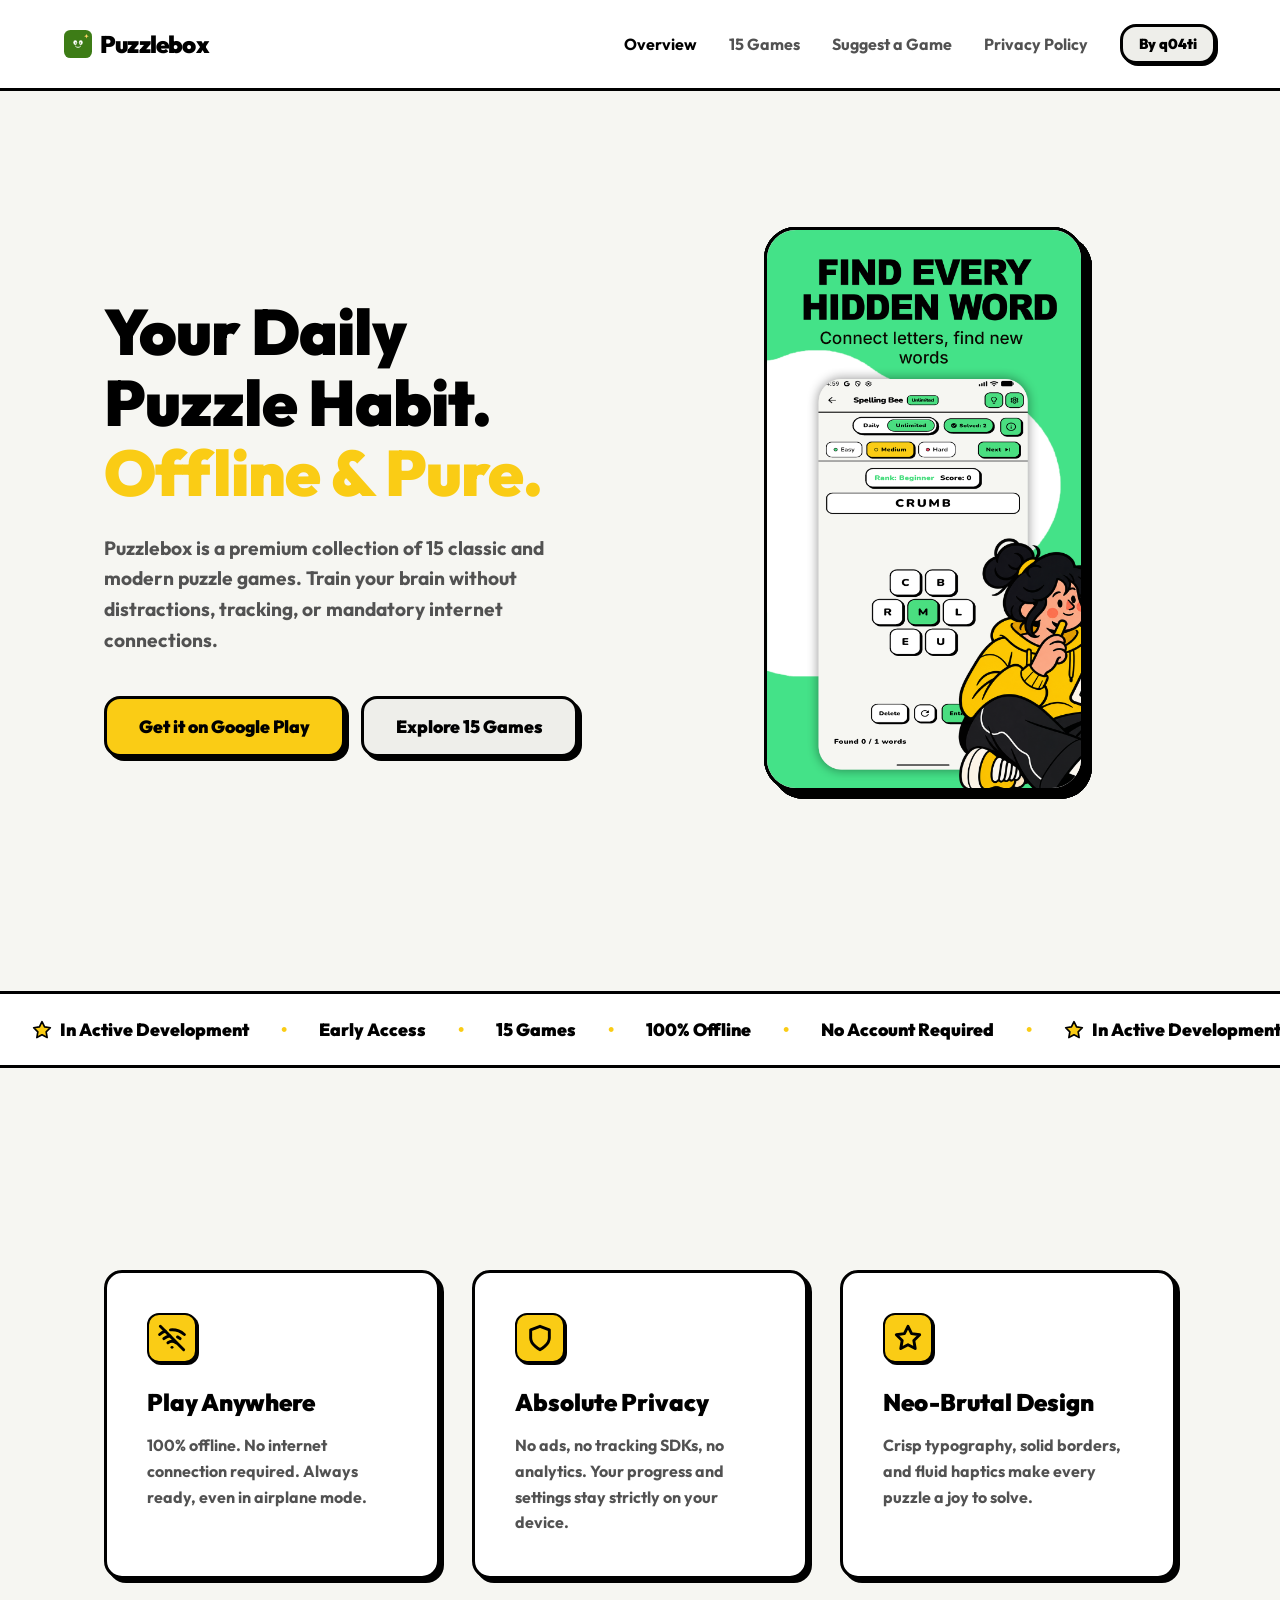
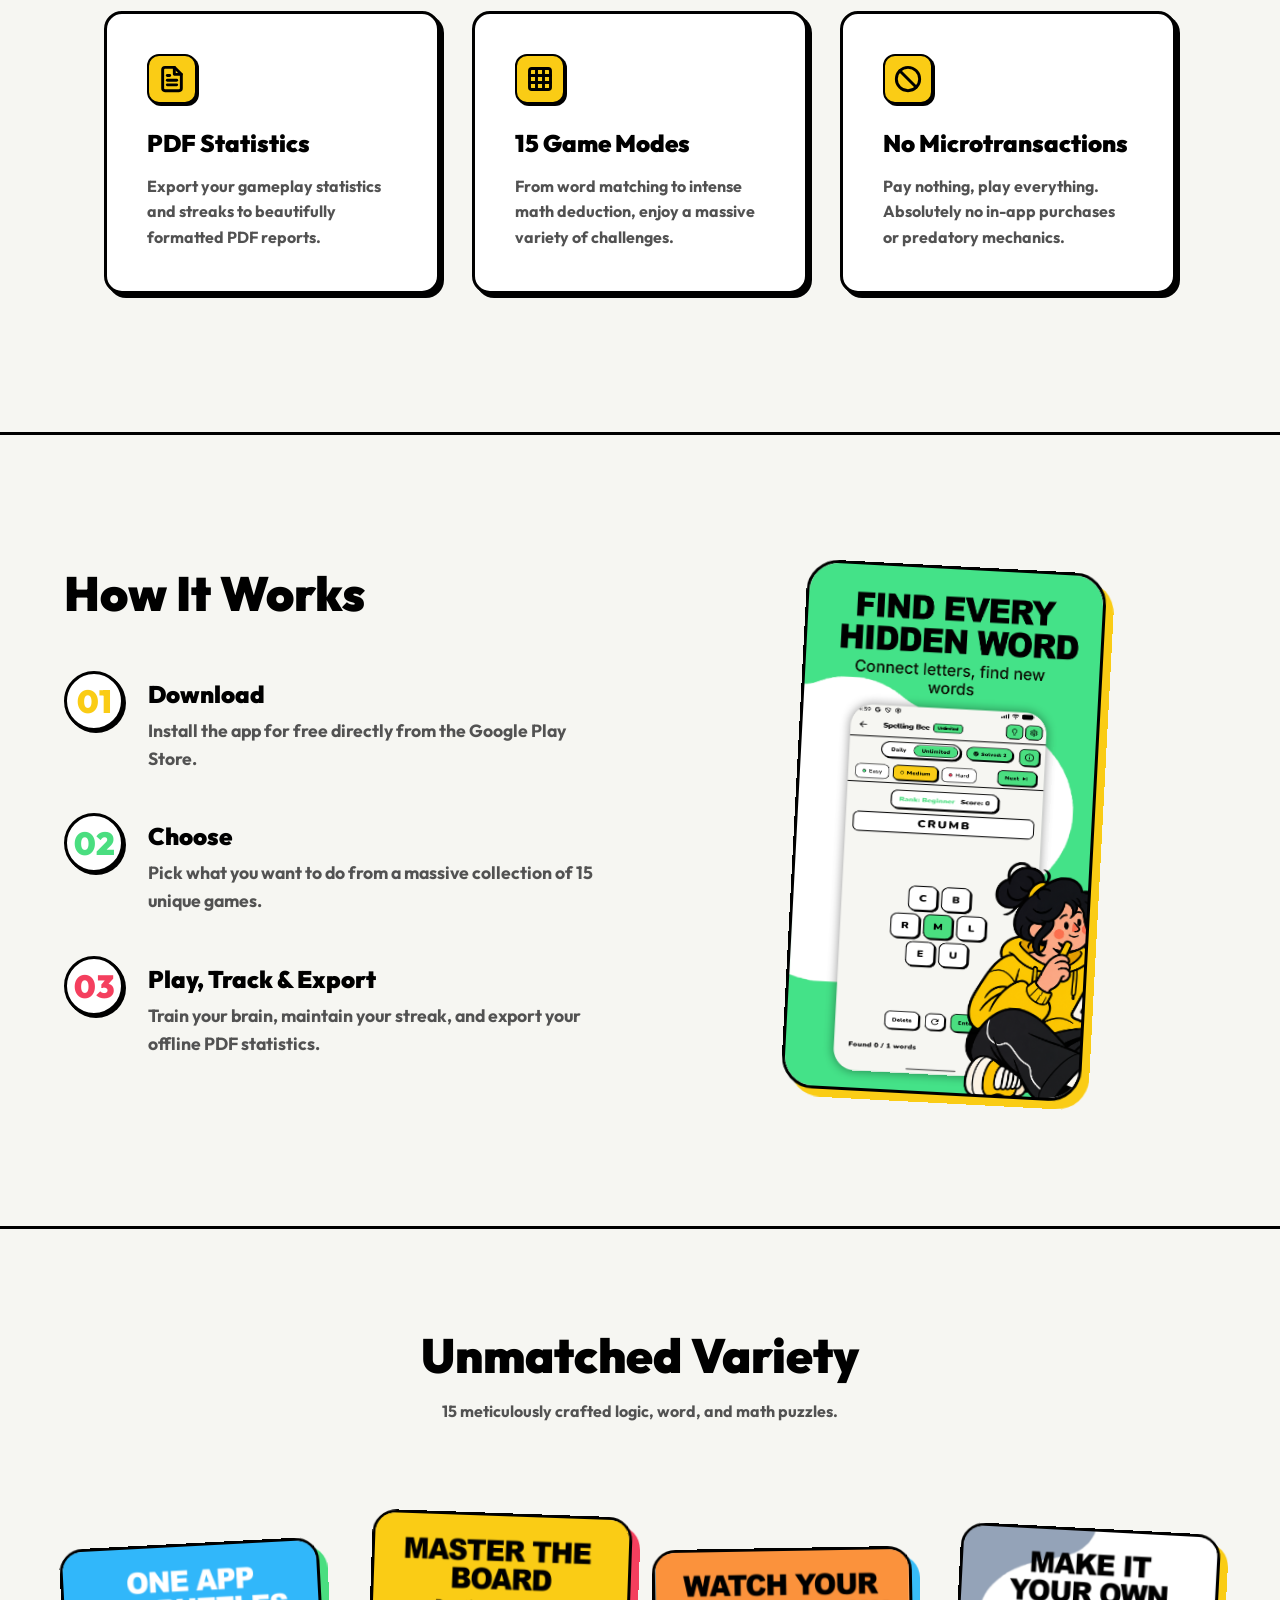
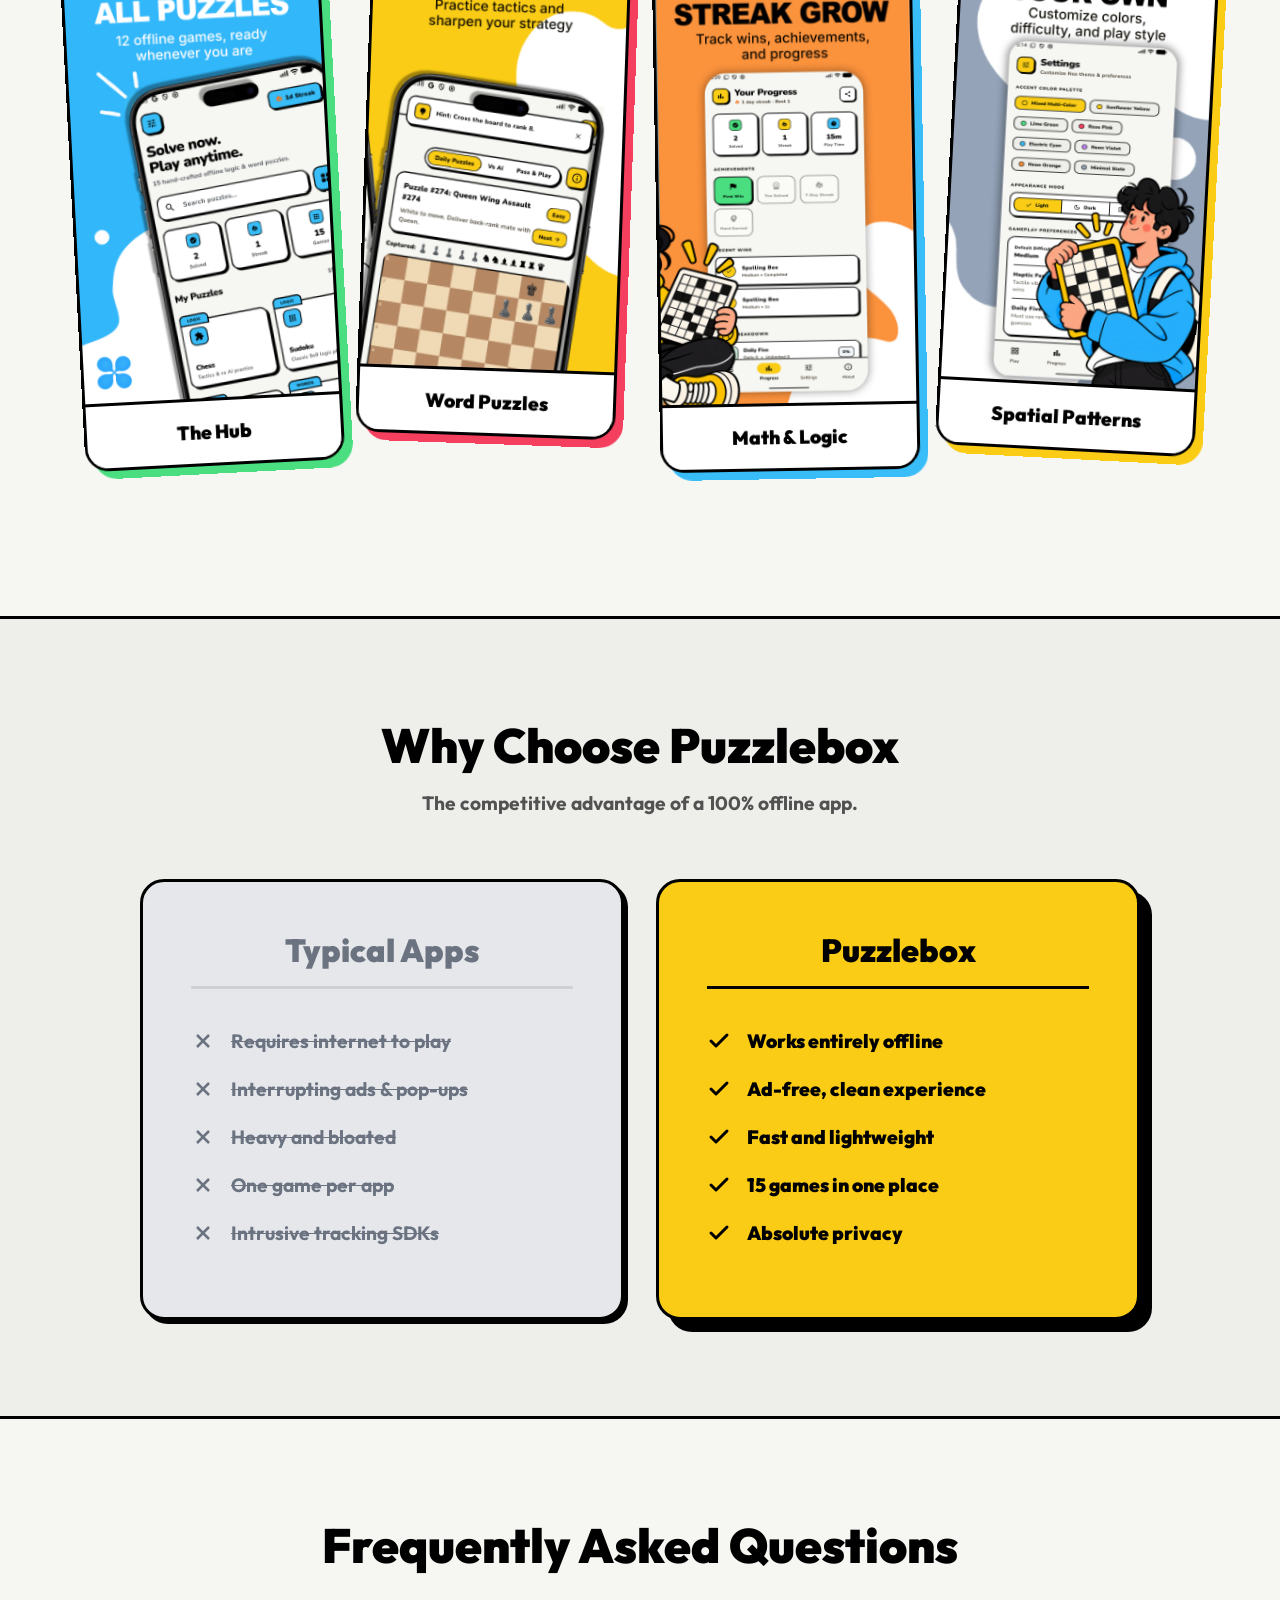
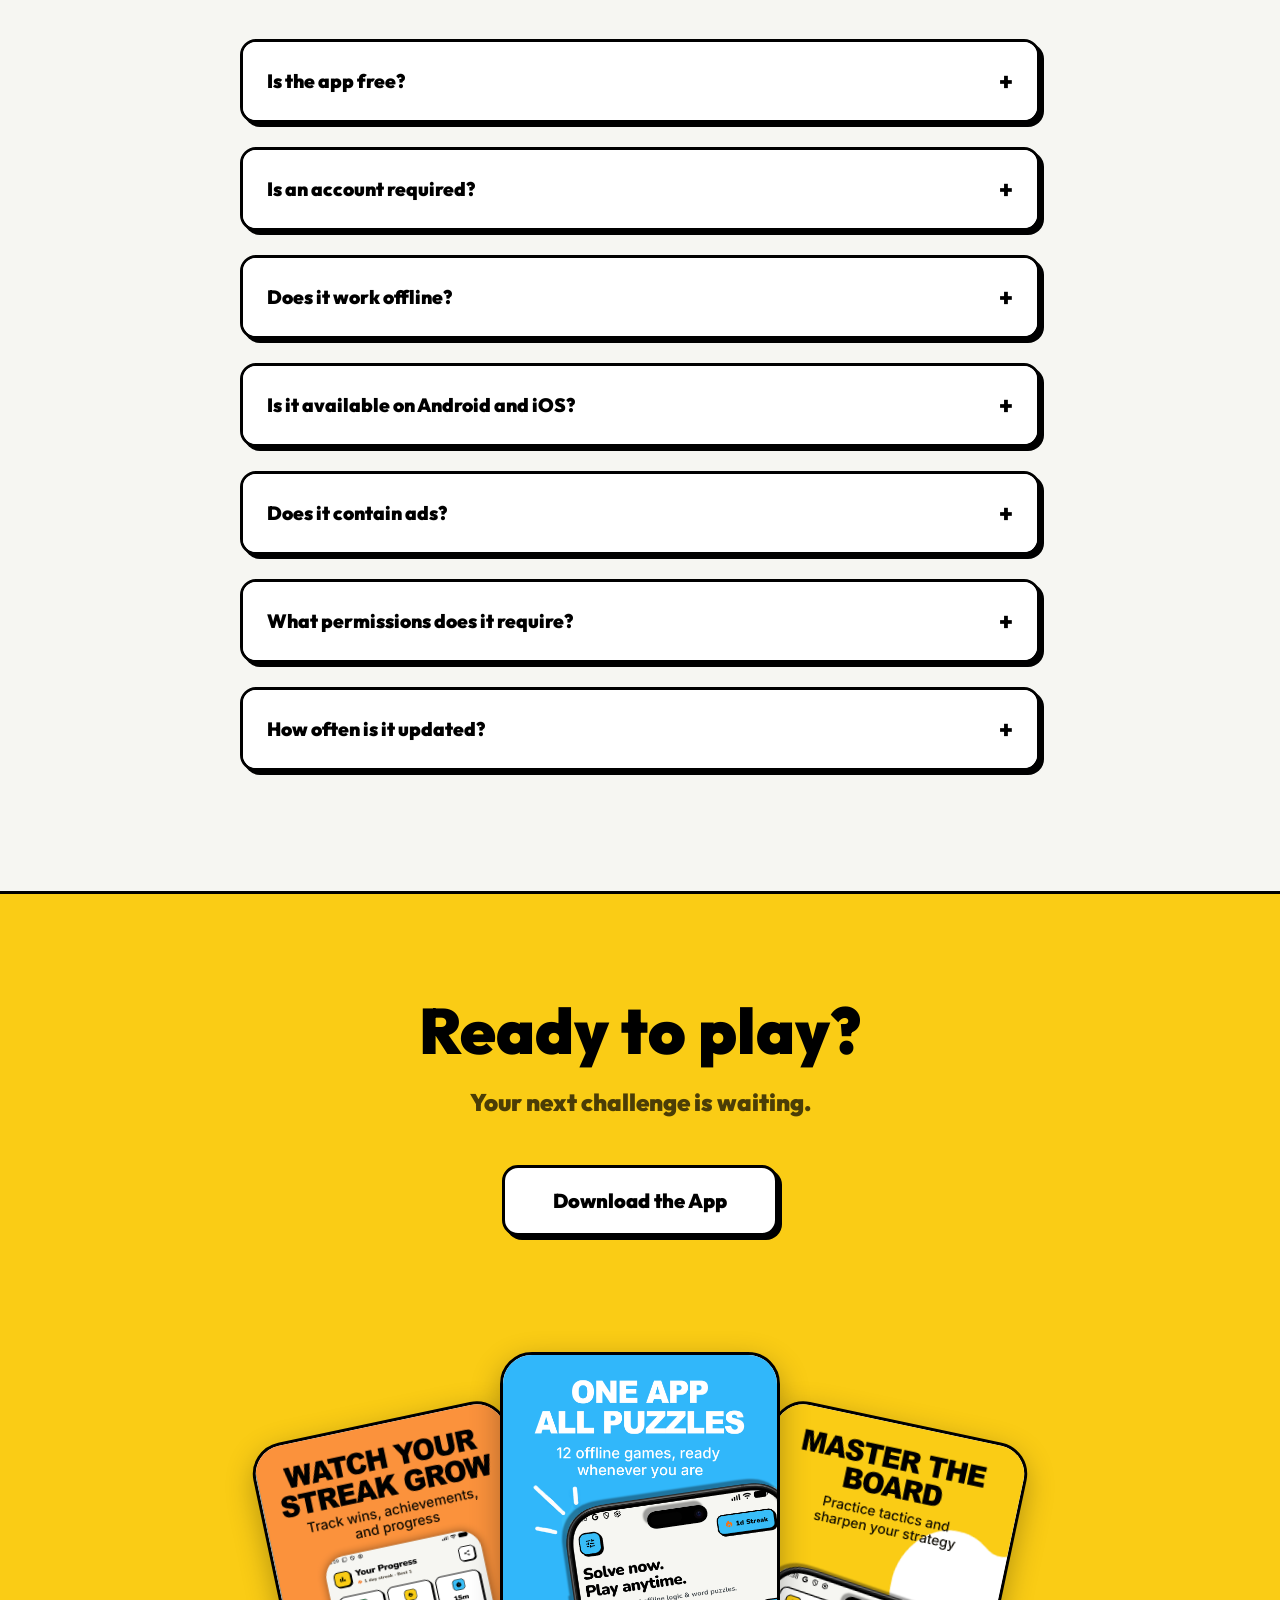
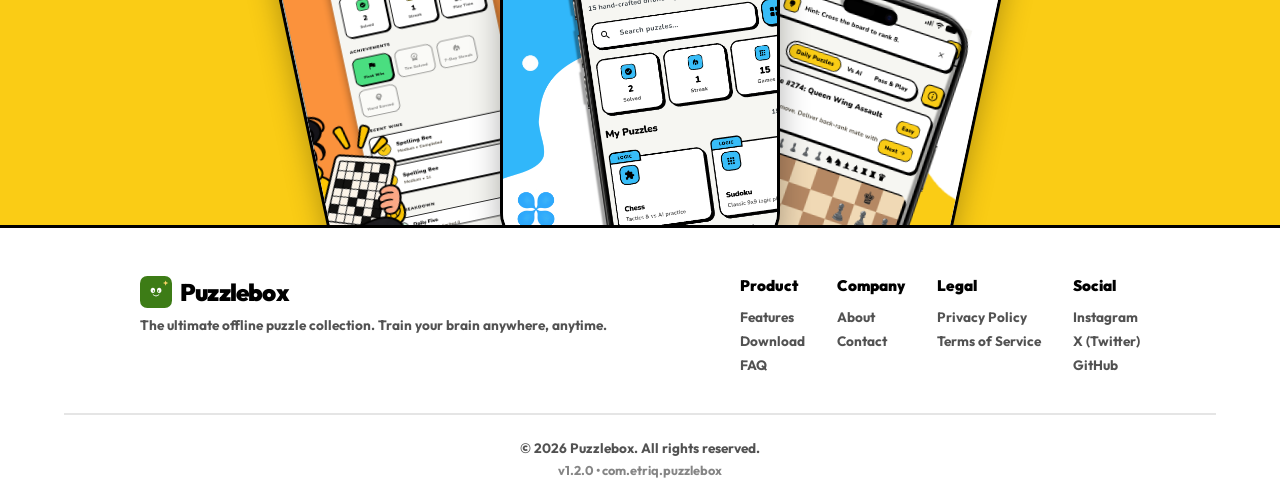
==== commit 3391bc76: "fix(mobile): resolve responsive layout issues, horizontal overflow, and add mobile navigation menu" ====
--- a/index.html
+++ b/index.html
@@ -14,7 +14,12 @@
       <img src="assets/puzzlebox-logo.svg" alt="Puzzlebox Logo" style="width: 28px; height: 28px;">
       Puzzlebox
     </a>
-    <nav>
+    <button class="mobile-menu-btn" aria-label="Toggle navigation" id="mobileMenuBtn">
+      <span></span>
+      <span></span>
+      <span></span>
+    </button>
+    <nav id="mainNav">
       <a href="index.html" class="active">Overview</a>
       <a href="games.html">15 Games</a>
       <a href="suggest.html">Suggest a Game</a>
@@ -341,5 +346,6 @@
       <p>&copy; 2026 Puzzlebox. All rights reserved. <br><span style="font-size: 0.8rem; margin-top: 5px; display: inline-block; color: var(--text-secondary); opacity: 0.7;">v1.2.0 • com.etriq.puzzlebox</span></p>
     </div>
   </footer>
+  <script src="mobile-nav.js"></script>
 </body>
 </html>
--- a/styles.css
+++ b/styles.css
@@ -32,6 +32,12 @@
 
 * { margin: 0; padding: 0; box-sizing: border-box; }
 
+html, body {
+  overflow-x: hidden;
+  width: 100%;
+  max-width: 100vw;
+}
+
 body {
   font-family: 'Outfit', sans-serif;
   background-color: var(--bg-color);
@@ -39,6 +45,10 @@
   min-height: 100vh;
   display: flex;
   flex-direction: column;
+}
+
+.mobile-menu-btn {
+  display: none;
 }
 
 /* Header */
@@ -480,6 +490,7 @@
 .comparison-cards {
   display: flex;
   justify-content: center;
+  align-items: stretch;
   gap: 2rem;
   flex-wrap: wrap;
 }
@@ -496,10 +507,9 @@
 .typical-card {
   background: #E5E7EB;
   color: #6B7280;
-  transform: translateY(20px);
 }
 .typical-card:hover {
-  transform: translateY(15px);
+  transform: translateY(-8px);
 }
 .puzzlebox-card {
   background: var(--primary);
@@ -840,6 +850,26 @@
   box-shadow: 2px 2px 0px var(--primary);
 }
 
+.form-status {
+  margin-top: 1.5rem;
+  padding: 1.25rem;
+  border-radius: 12px;
+  border: var(--border-width) solid var(--border-color);
+  box-shadow: var(--shadow);
+  font-weight: 800;
+  font-size: 1.05rem;
+  text-align: center;
+  line-height: 1.5;
+}
+.form-status.success {
+  background: #DCFCE7;
+  color: #166534;
+}
+.form-status.error {
+  background: #FEE2E2;
+  color: #991B1B;
+}
+
 .policy-content h2 { margin-top: 2.5rem; margin-bottom: 1rem; font-weight: 900; }
 .policy-content p, .policy-content ul { color: var(--text-secondary); font-weight: 700; line-height: 1.6; margin-bottom: 1.5rem; }
 .policy-content li { margin-bottom: 0.5rem; margin-left: 2rem; }
@@ -890,8 +920,338 @@
   font-weight: 700;
 }
 
+@keyframes slideDownNav {
+  0% { opacity: 0; transform: translateY(-10px); }
+  100% { opacity: 1; transform: translateY(0); }
+}
+
 @media (max-width: 768px) {
-  .hero { flex-direction: column; text-align: center; }
-  .cta-group { justify-content: center; }
-  nav { display: none; }
-}
+  /* Header & Navigation */
+  header {
+    padding: 1rem 5%;
+  }
+
+  .mobile-menu-btn {
+    display: flex;
+    flex-direction: column;
+    justify-content: center;
+    align-items: center;
+    gap: 5px;
+    width: 42px;
+    height: 42px;
+    background: var(--surface-high);
+    border: var(--border-width) solid var(--border-color);
+    border-radius: 12px;
+    box-shadow: 2px 2px 0px #000;
+    cursor: pointer;
+    padding: 0;
+    flex-shrink: 0;
+  }
+  .mobile-menu-btn span {
+    display: block;
+    width: 20px;
+    height: 3px;
+    background: var(--text-primary);
+    border-radius: 2px;
+    transition: transform 0.2s, opacity 0.2s;
+  }
+  .mobile-menu-btn.open span:nth-child(1) {
+    transform: translateY(8px) rotate(45deg);
+  }
+  .mobile-menu-btn.open span:nth-child(2) {
+    opacity: 0;
+  }
+  .mobile-menu-btn.open span:nth-child(3) {
+    transform: translateY(-8px) rotate(-45deg);
+  }
+
+  nav {
+    display: none;
+    position: absolute;
+    top: 100%;
+    left: 0;
+    right: 0;
+    background: var(--surface);
+    border-bottom: var(--border-width) solid var(--border-color);
+    box-shadow: 0 10px 25px rgba(0,0,0,0.15);
+    flex-direction: column;
+    align-items: stretch;
+    padding: 1rem 5% 1.5rem;
+    gap: 0.5rem;
+    z-index: 999;
+  }
+  nav.mobile-active {
+    display: flex;
+    animation: slideDownNav 0.2s ease-out;
+  }
+  nav a {
+    padding: 0.85rem 1rem;
+    border-radius: 12px;
+    font-size: 1.1rem;
+    font-weight: 800;
+    border: 2px solid transparent;
+  }
+  nav a:hover, nav a.active {
+    background: var(--surface-high);
+    border-color: var(--border-color);
+  }
+  .developer-link {
+    text-align: center;
+    margin-top: 0.5rem;
+    width: 100%;
+  }
+
+  /* Main & Layout */
+  main {
+    padding-top: 2rem;
+  }
+
+  /* Hero Section */
+  .hero {
+    flex-direction: column;
+    text-align: center;
+    padding: 1rem 5% 3rem;
+    min-height: auto;
+    gap: 3rem;
+  }
+  .hero-text {
+    width: 100%;
+  }
+  .hero-text h1 {
+    font-size: clamp(2.2rem, 8.5vw, 3.2rem);
+    letter-spacing: -0.5px;
+  }
+  .hero p {
+    font-size: 1.05rem;
+    margin-bottom: 2rem;
+  }
+  .cta-group {
+    flex-direction: column;
+    width: 100%;
+    gap: 1rem;
+  }
+  .btn-primary, .btn-secondary {
+    width: 100%;
+    text-align: center;
+    padding: 1rem 1.5rem;
+    font-size: 1.05rem;
+  }
+
+  /* Mockup Stack: constrained & safe on mobile */
+  .hero-visual {
+    width: 100%;
+    max-width: 290px;
+    height: 480px;
+    margin: 0 auto;
+    overflow: hidden;
+    position: relative;
+  }
+  .stacked-mockup {
+    width: 260px;
+    border-radius: 24px;
+    box-shadow: 6px 6px 0px #000;
+  }
+
+  /* Trust Bar */
+  .trust-bar {
+    padding: 1rem 0;
+    font-size: 0.95rem;
+    margin-bottom: 3rem;
+  }
+
+  /* Features */
+  .features {
+    min-height: auto;
+    padding: 3rem 0;
+  }
+  .features-container {
+    grid-template-columns: 1fr;
+    padding: 0 5%;
+    gap: 1.5rem;
+  }
+  .feature-card {
+    padding: 2rem 1.5rem;
+    border-radius: 18px;
+  }
+
+  /* How it works */
+  .how-it-works {
+    padding: 3rem 0;
+  }
+  .how-container {
+    flex-direction: column;
+    gap: 2.5rem;
+    padding: 0 5%;
+  }
+  .how-steps h2 {
+    font-size: clamp(2rem, 7vw, 2.5rem);
+    margin-bottom: 2rem;
+    text-align: center;
+  }
+  .step {
+    margin-bottom: 1.75rem;
+  }
+  .step-number {
+    width: 48px;
+    height: 48px;
+    font-size: 1.5rem;
+    margin-right: 1rem;
+  }
+  .how-mockup {
+    width: min(260px, 80vw);
+    border-radius: 24px;
+    margin: 0 auto;
+    transform: rotate(0deg);
+  }
+
+  /* Showcase */
+  .showcase {
+    padding: 3rem 0;
+  }
+  .showcase-header, .games-header {
+    margin-bottom: 2.5rem;
+  }
+  .showcase-header h2, .games-header h1 {
+    font-size: clamp(2rem, 7vw, 2.5rem);
+  }
+  .showcase-gallery {
+    gap: 1.5rem;
+    padding: 1rem 5% 2rem;
+  }
+  .showcase-item {
+    width: 100%;
+    max-width: 280px;
+    transform: none !important;
+  }
+
+  /* Comparison Section */
+  .comparison-section {
+    padding: 3rem 0;
+  }
+  .comparison-header h2 {
+    font-size: clamp(2rem, 7vw, 2.5rem);
+  }
+  .comparison-cards {
+    flex-direction: column;
+    align-items: center;
+    gap: 2rem;
+    padding: 0 5%;
+  }
+  .comp-card {
+    min-width: 0;
+    width: 100%;
+    max-width: 440px;
+    padding: 2rem 1.5rem;
+    border-radius: 18px;
+  }
+  .comp-card h3 {
+    font-size: 1.6rem;
+    margin-bottom: 1.75rem;
+  }
+  .comp-list li {
+    font-size: 1.05rem;
+    margin-bottom: 1.2rem;
+  }
+
+  /* FAQ */
+  .faq-section {
+    padding: 3rem 5%;
+  }
+  .faq-header h2 {
+    font-size: clamp(2rem, 7vw, 2.5rem);
+    margin-bottom: 2.5rem;
+  }
+  .faq-item summary {
+    padding: 1.25rem;
+    font-size: 1.15rem;
+  }
+  .faq-content {
+    padding: 1.25rem;
+    font-size: 1rem;
+  }
+
+  /* Final CTA: eliminate 800px mockup overflow */
+  .final-cta {
+    padding: 4rem 5% 0;
+  }
+  .final-cta h2 {
+    font-size: clamp(2.2rem, 8vw, 3rem);
+  }
+  .final-cta p {
+    font-size: 1.15rem;
+    margin-bottom: 2rem;
+  }
+  .final-mockup-wrapper {
+    max-width: 260px;
+    margin-top: 1rem;
+  }
+  .mockup-left, .mockup-right {
+    display: none;
+  }
+  .mockup-center {
+    width: 100%;
+    transform: none;
+    border-radius: 24px;
+  }
+
+  /* Games Catalog Grid */
+  .games-grid {
+    grid-template-columns: 1fr;
+    gap: 1.25rem;
+    padding: 0 5%;
+  }
+  .game-card {
+    padding: 1.5rem;
+  }
+
+  /* Suggest & Policy pages */
+  .suggest-section {
+    padding: 2.5rem 5%;
+    gap: 2.5rem;
+  }
+  .suggest-content h1 {
+    font-size: clamp(2rem, 7vw, 2.8rem);
+  }
+  .criteria-box {
+    padding: 1.5rem;
+  }
+  .form-wrapper, .policy-wrapper {
+    padding: 2rem 1.25rem;
+    border-radius: 18px;
+  }
+
+  /* Footer */
+  footer {
+    padding: 2.5rem 5% 1.5rem;
+  }
+  .footer-links {
+    gap: 1.5rem;
+  }
+  .footer-col {
+    flex: 1 1 130px;
+  }
+  .footer-col.footer-brand {
+    flex: 1 1 100%;
+  }
+}
+
+/* Extra small devices (<= 400px) */
+@media (max-width: 400px) {
+  header {
+    padding: 0.85rem 4%;
+  }
+  .logo {
+    font-size: 1.3rem;
+  }
+  .hero-visual {
+    max-width: 250px;
+    height: 420px;
+  }
+  .stacked-mockup {
+    width: 230px;
+    border-radius: 20px;
+  }
+  .form-wrapper, .policy-wrapper, .comp-card {
+    padding: 1.5rem 1rem;
+  }
+}
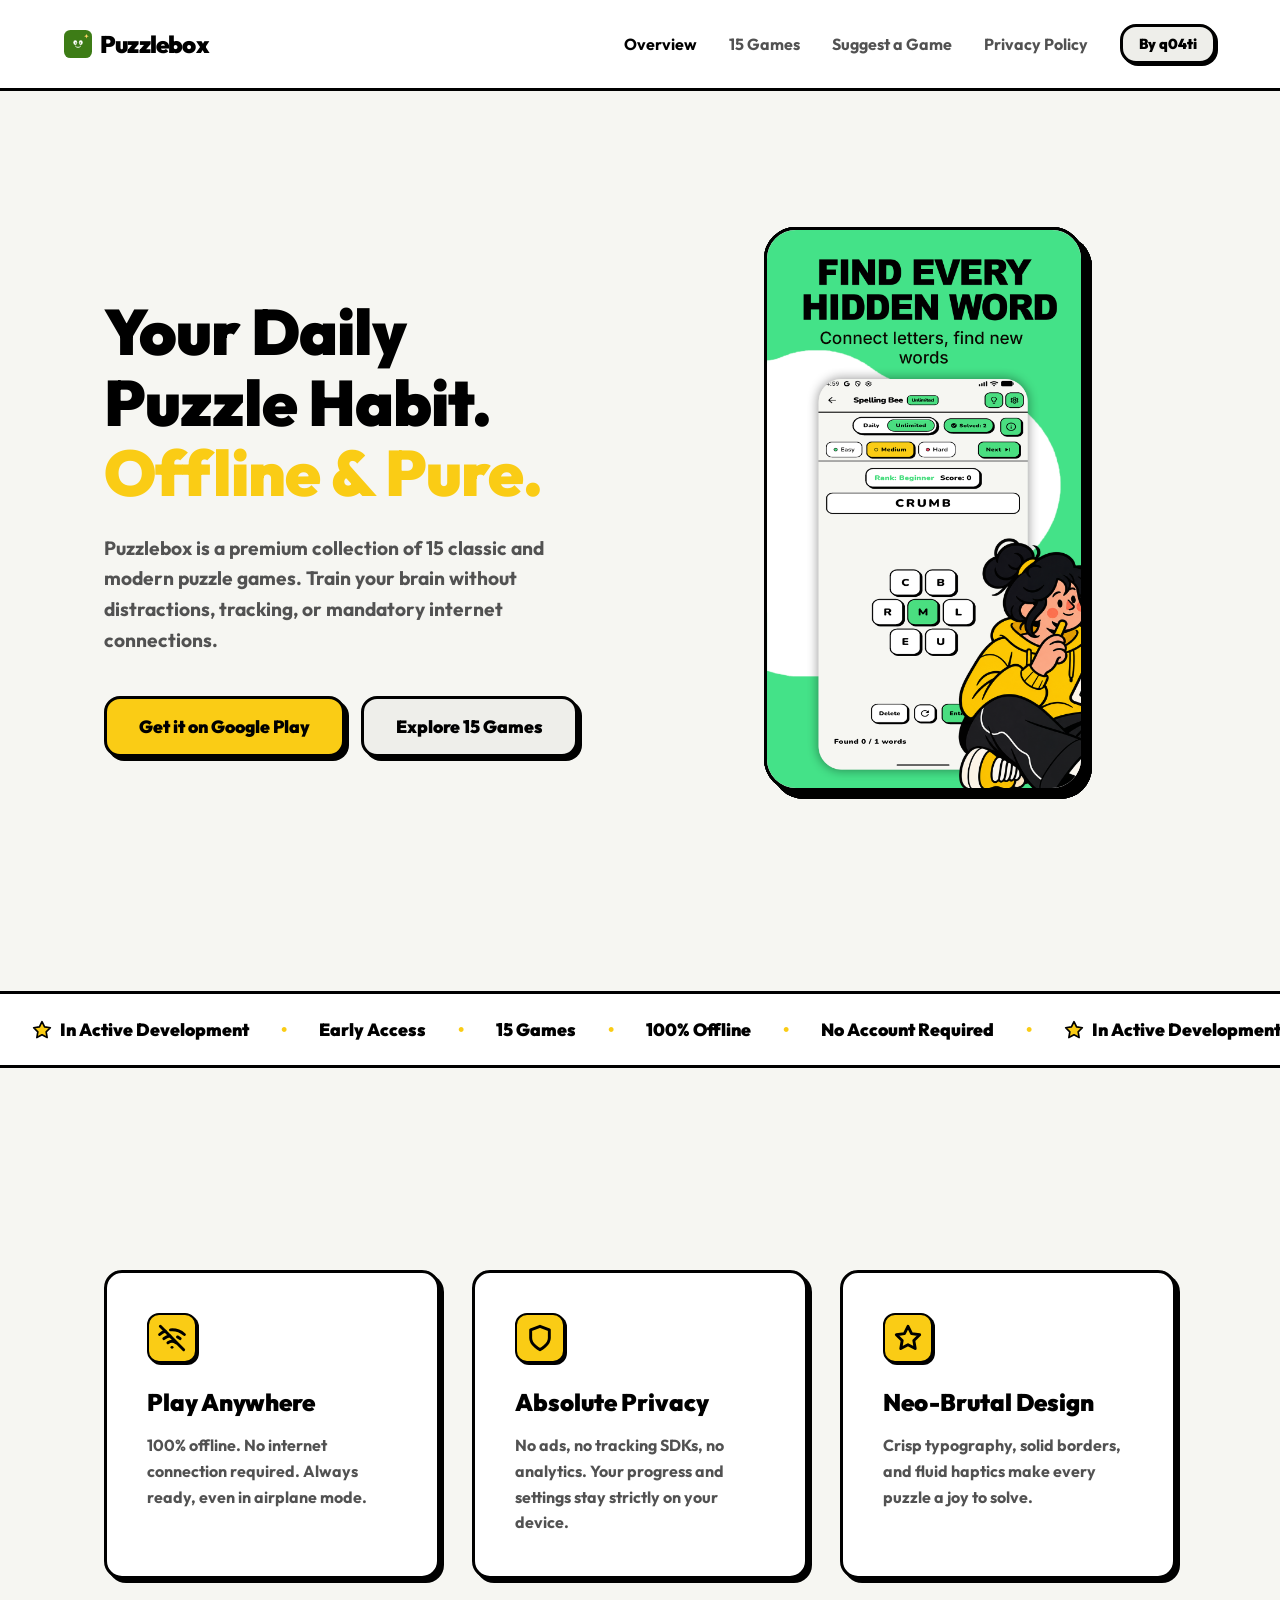
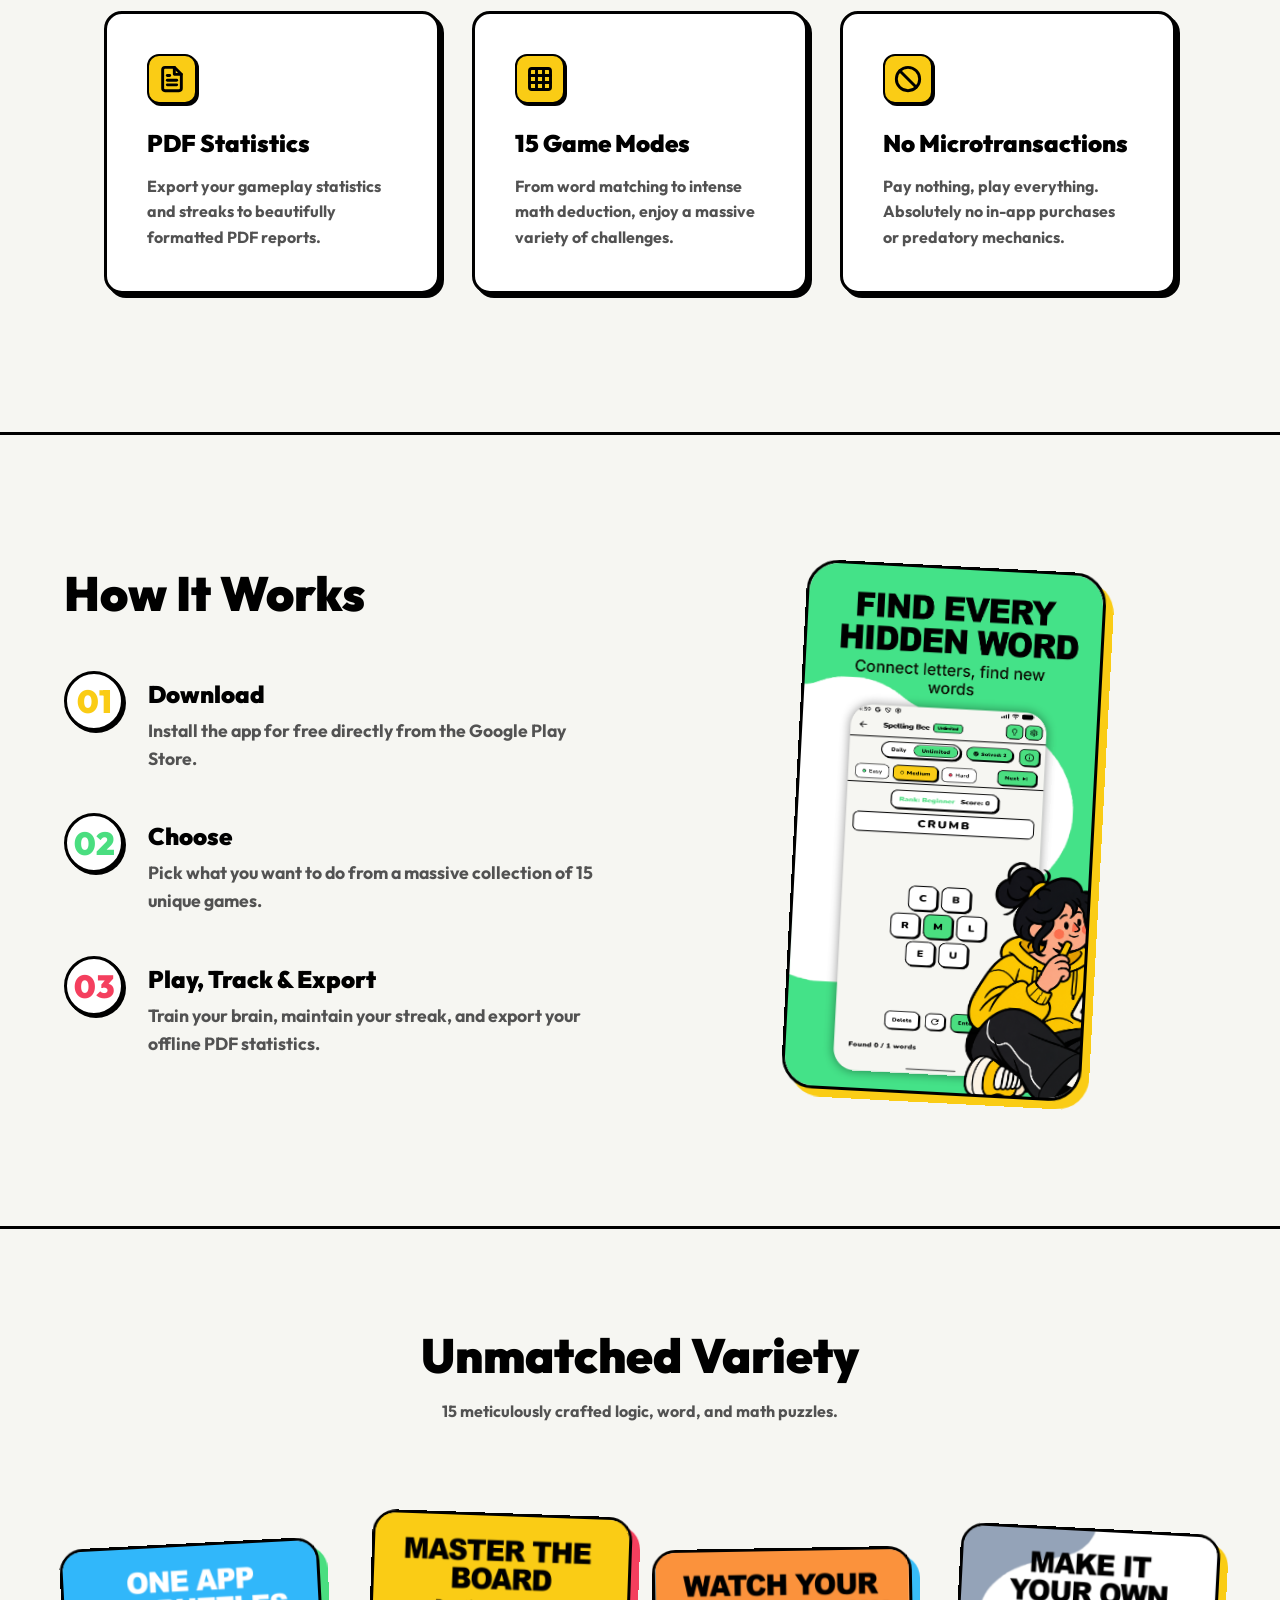
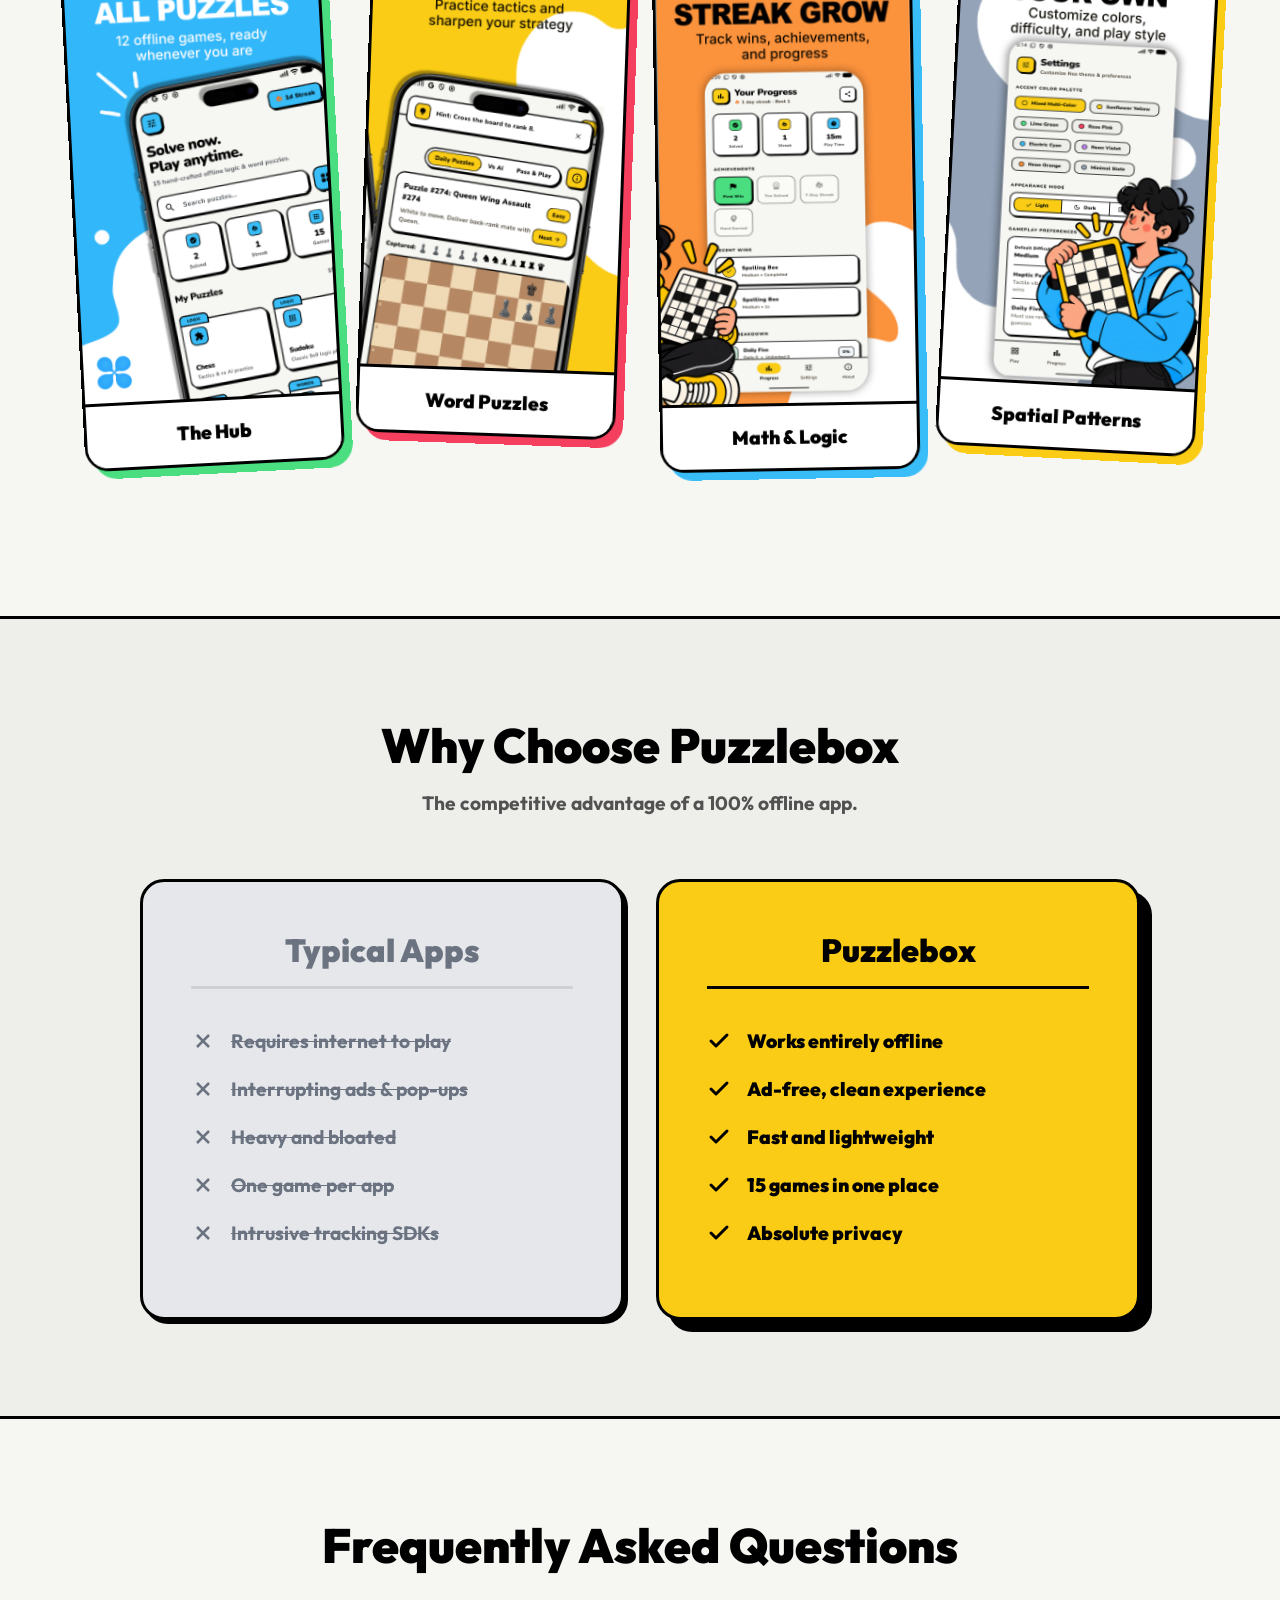
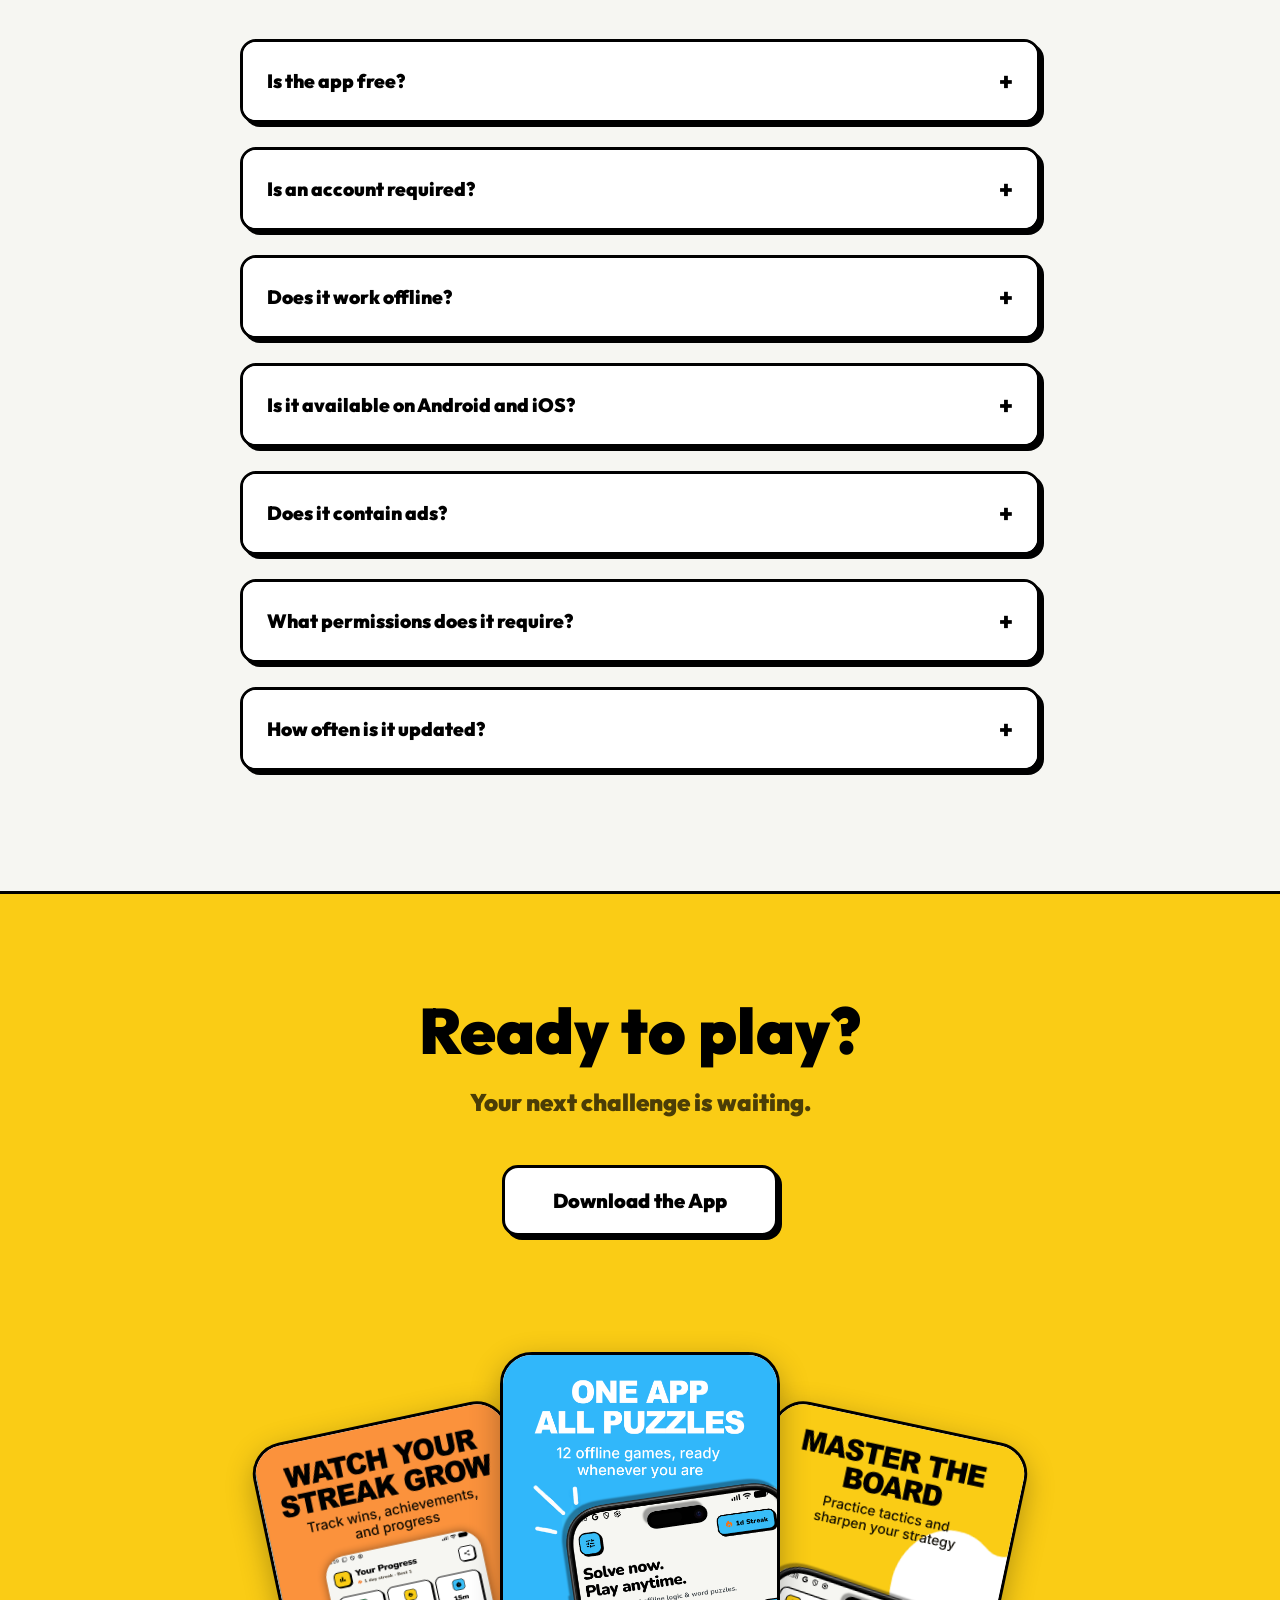
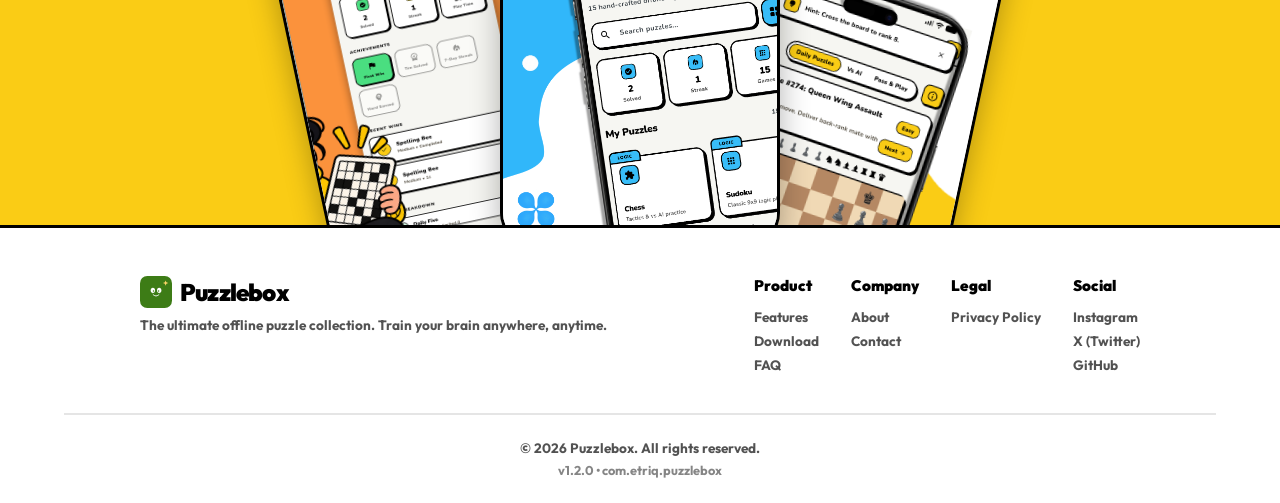
==== commit d1a00d79: "Push latest updates" ====
--- a/index.html
+++ b/index.html
@@ -91,7 +91,7 @@
       </div>
     </div>
 
-    <section class="features">
+    <section class="features" id="features">
       <div class="features-container">
         <div class="feature-card">
           <div class="feature-icon">
@@ -238,7 +238,7 @@
       </div>
     </section>
 
-    <section class="faq-section">
+    <section class="faq-section" id="faq">
       <div class="faq-container">
         <div class="faq-header">
           <h2>Frequently Asked Questions</h2>
@@ -271,7 +271,7 @@
         
         <details class="faq-item">
           <summary>What permissions does it require?</summary>
-          <div class="faq-content">Puzzlebox respects your privacy and requires zero sensitive permissions (no camera, location, or contacts). The only standard permission it uses is vibration for tactile haptic feedback.</div>
+          <div class="faq-content">Puzzlebox respects your privacy and requires zero sensitive permissions (no camera, location, or contacts). The only standard permissions it uses are vibration for tactile haptic feedback, and notifications for local daily puzzle reminders. Notifications are scheduled entirely on your device, with no data sent to a server, and you can turn them off anytime in your system settings.</div>
         </details>
         
         <details class="faq-item">
@@ -305,7 +305,7 @@
   <footer>
     <div class="footer-links">
       <div class="footer-col footer-brand" style="flex: 1 1 250px; margin-bottom: 2rem;">
-        <a href="#" class="logo" style="display: flex; align-items: center; gap: 8px; font-weight: 900; font-size: 1.5rem; color: #000; text-decoration: none; margin-bottom: 0.5rem;">
+        <a href="index.html" class="logo" style="display: flex; align-items: center; gap: 8px; font-weight: 900; font-size: 1.5rem; color: #000; text-decoration: none; margin-bottom: 0.5rem;">
           <img src="assets/puzzlebox-logo.svg" alt="Puzzlebox Logo" style="width: 32px; height: 32px;">
           Puzzlebox
         </a>
@@ -314,31 +314,30 @@
       <div class="footer-col">
         <h4>Product</h4>
         <ul>
-          <li><a href="#">Features</a></li>
+          <li><a href="#features">Features</a></li>
           <li><a href="https://play.google.com/store/apps/details?id=com.etriq.puzzlebox">Download</a></li>
-          <li><a href="#">FAQ</a></li>
+          <li><a href="#faq">FAQ</a></li>
         </ul>
       </div>
       <div class="footer-col">
         <h4>Company</h4>
         <ul>
-          <li><a href="#">About</a></li>
-          <li><a href="#">Contact</a></li>
+          <li><a href="https://q04ti.dev" target="_blank" rel="noopener">About</a></li>
+          <li><a href="https://q04ti.dev" target="_blank" rel="noopener">Contact</a></li>
         </ul>
       </div>
       <div class="footer-col">
         <h4>Legal</h4>
         <ul>
           <li><a href="privacy-policy.html">Privacy Policy</a></li>
-          <li><a href="#">Terms of Service</a></li>
         </ul>
       </div>
       <div class="footer-col">
         <h4>Social</h4>
         <ul>
-          <li><a href="#">Instagram</a></li>
-          <li><a href="#">X (Twitter)</a></li>
-          <li><a href="https://github.com/etriq/puzzlebox">GitHub</a></li>
+          <li><a href="https://instagram.com/q04ti" target="_blank" rel="noopener">Instagram</a></li>
+          <li><a href="https://x.com/q04ti" target="_blank" rel="noopener">X (Twitter)</a></li>
+          <li><a href="https://github.com/q04ti" target="_blank" rel="noopener">GitHub</a></li>
         </ul>
       </div>
     </div>
